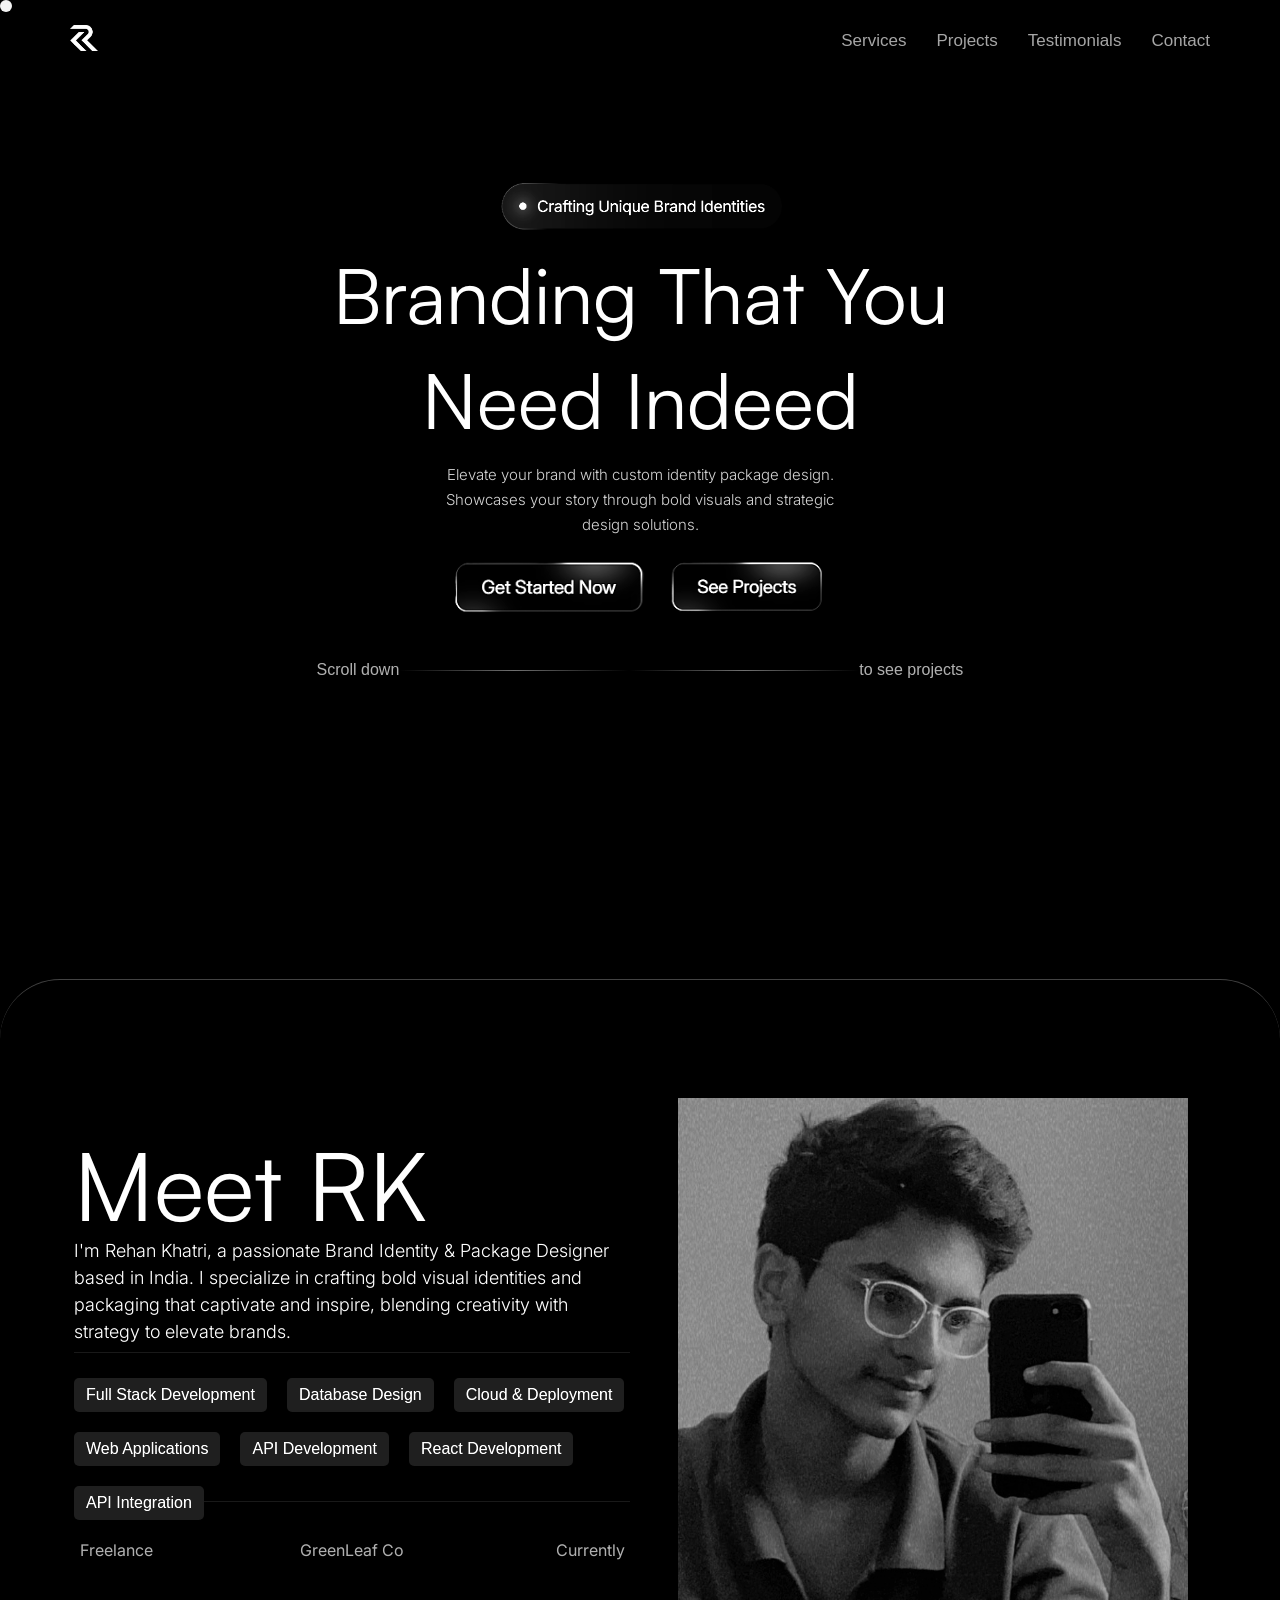
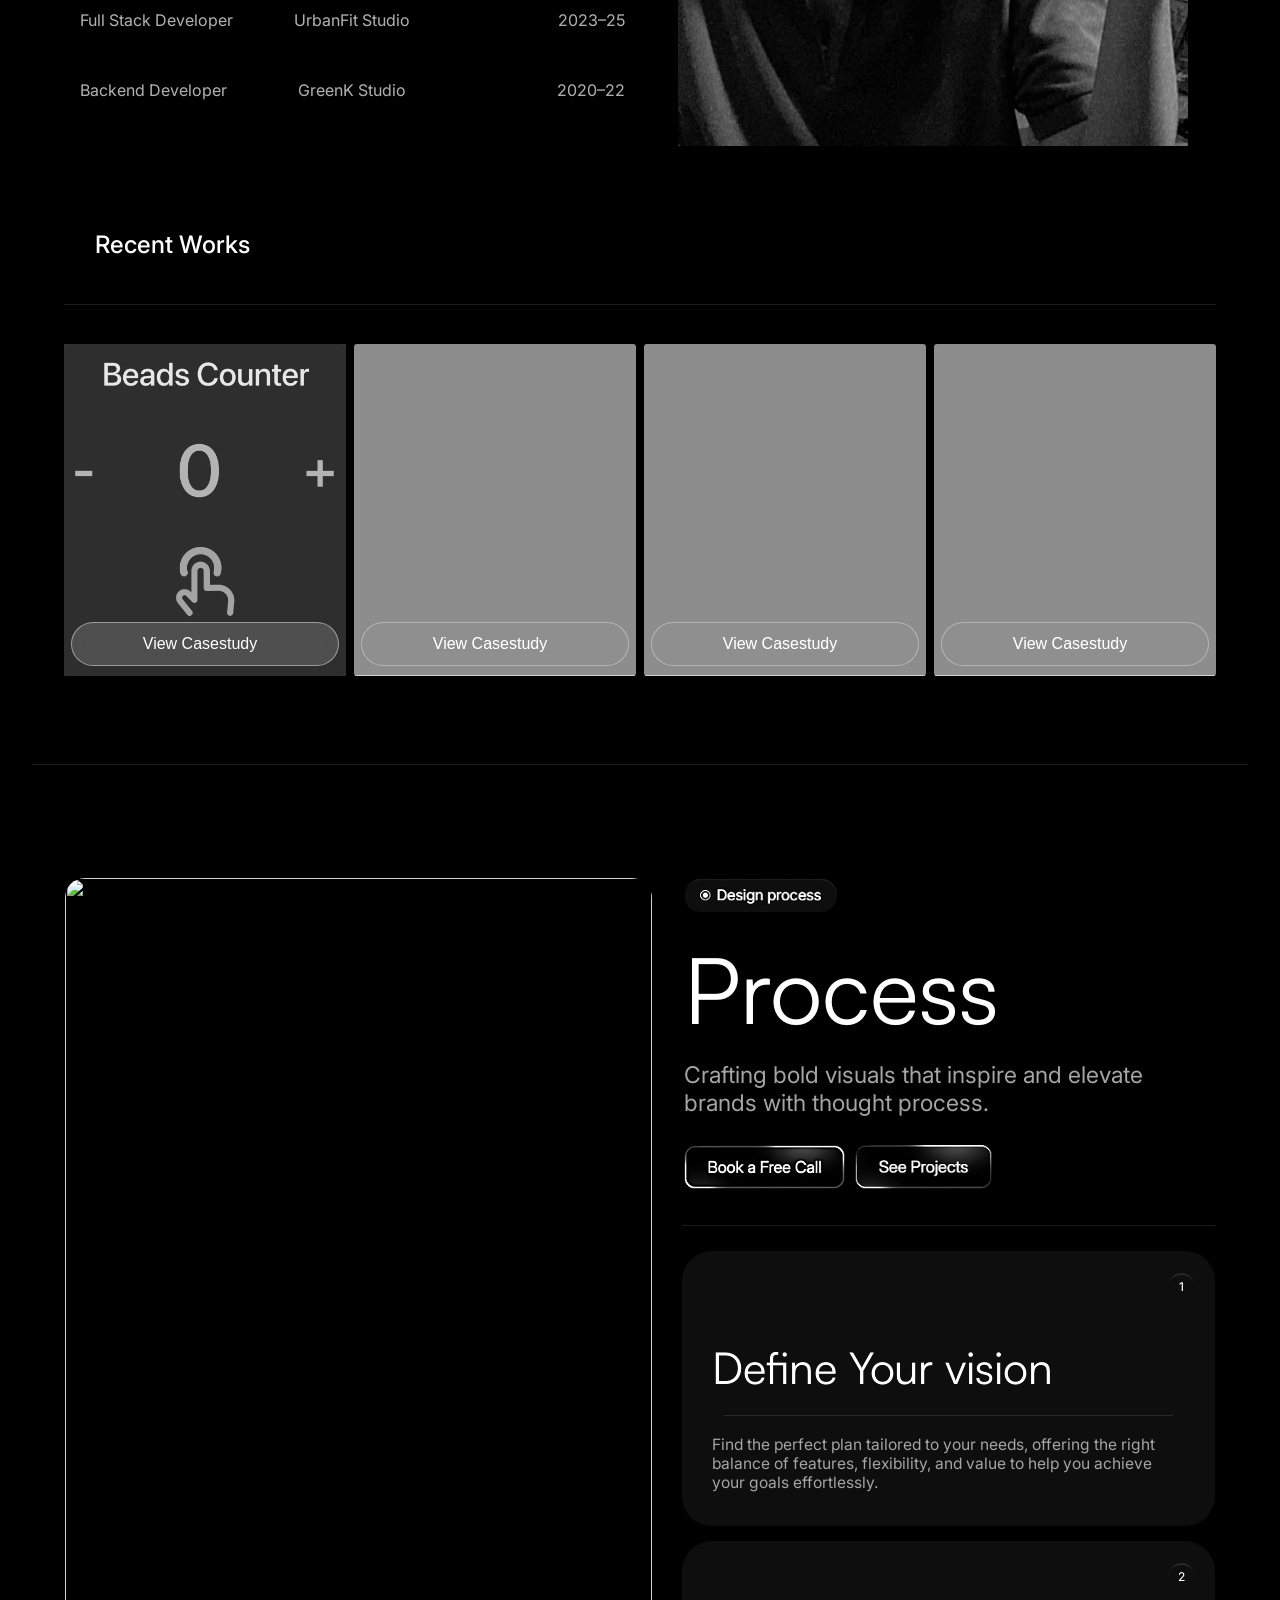
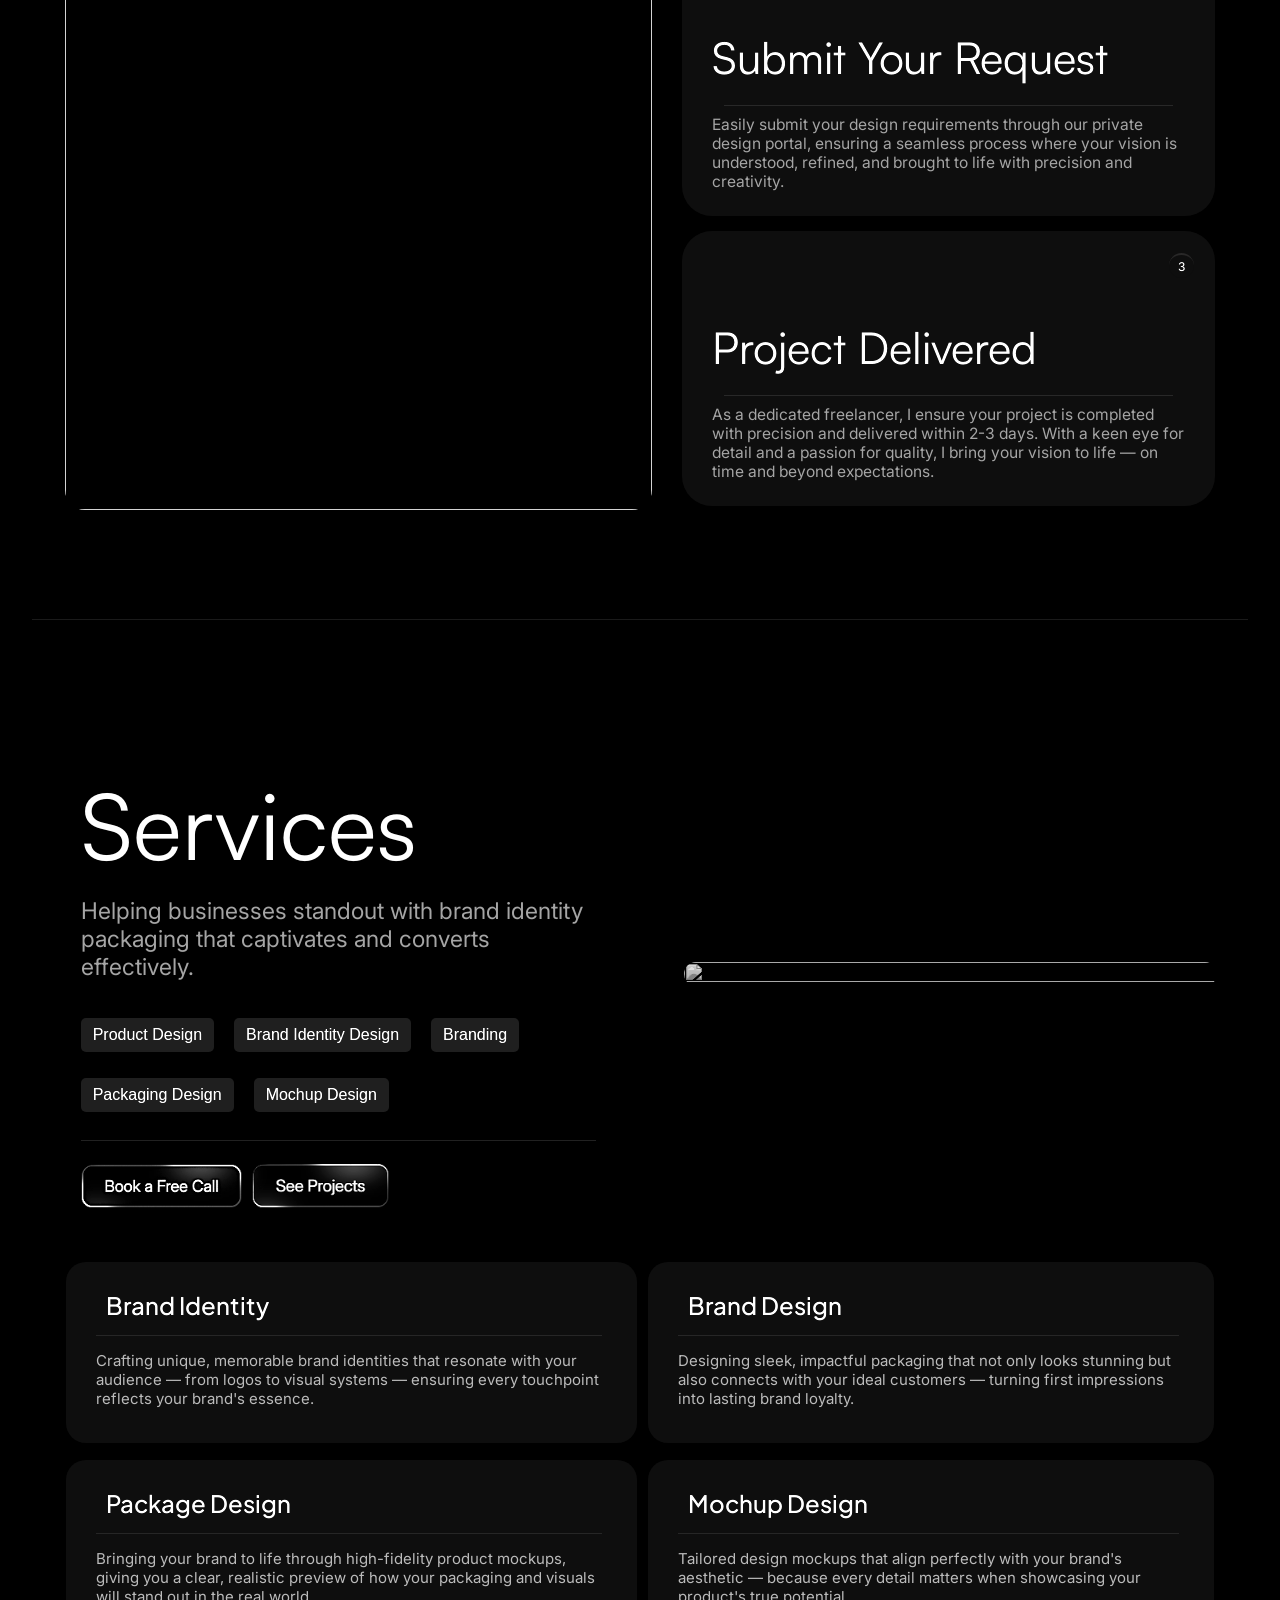
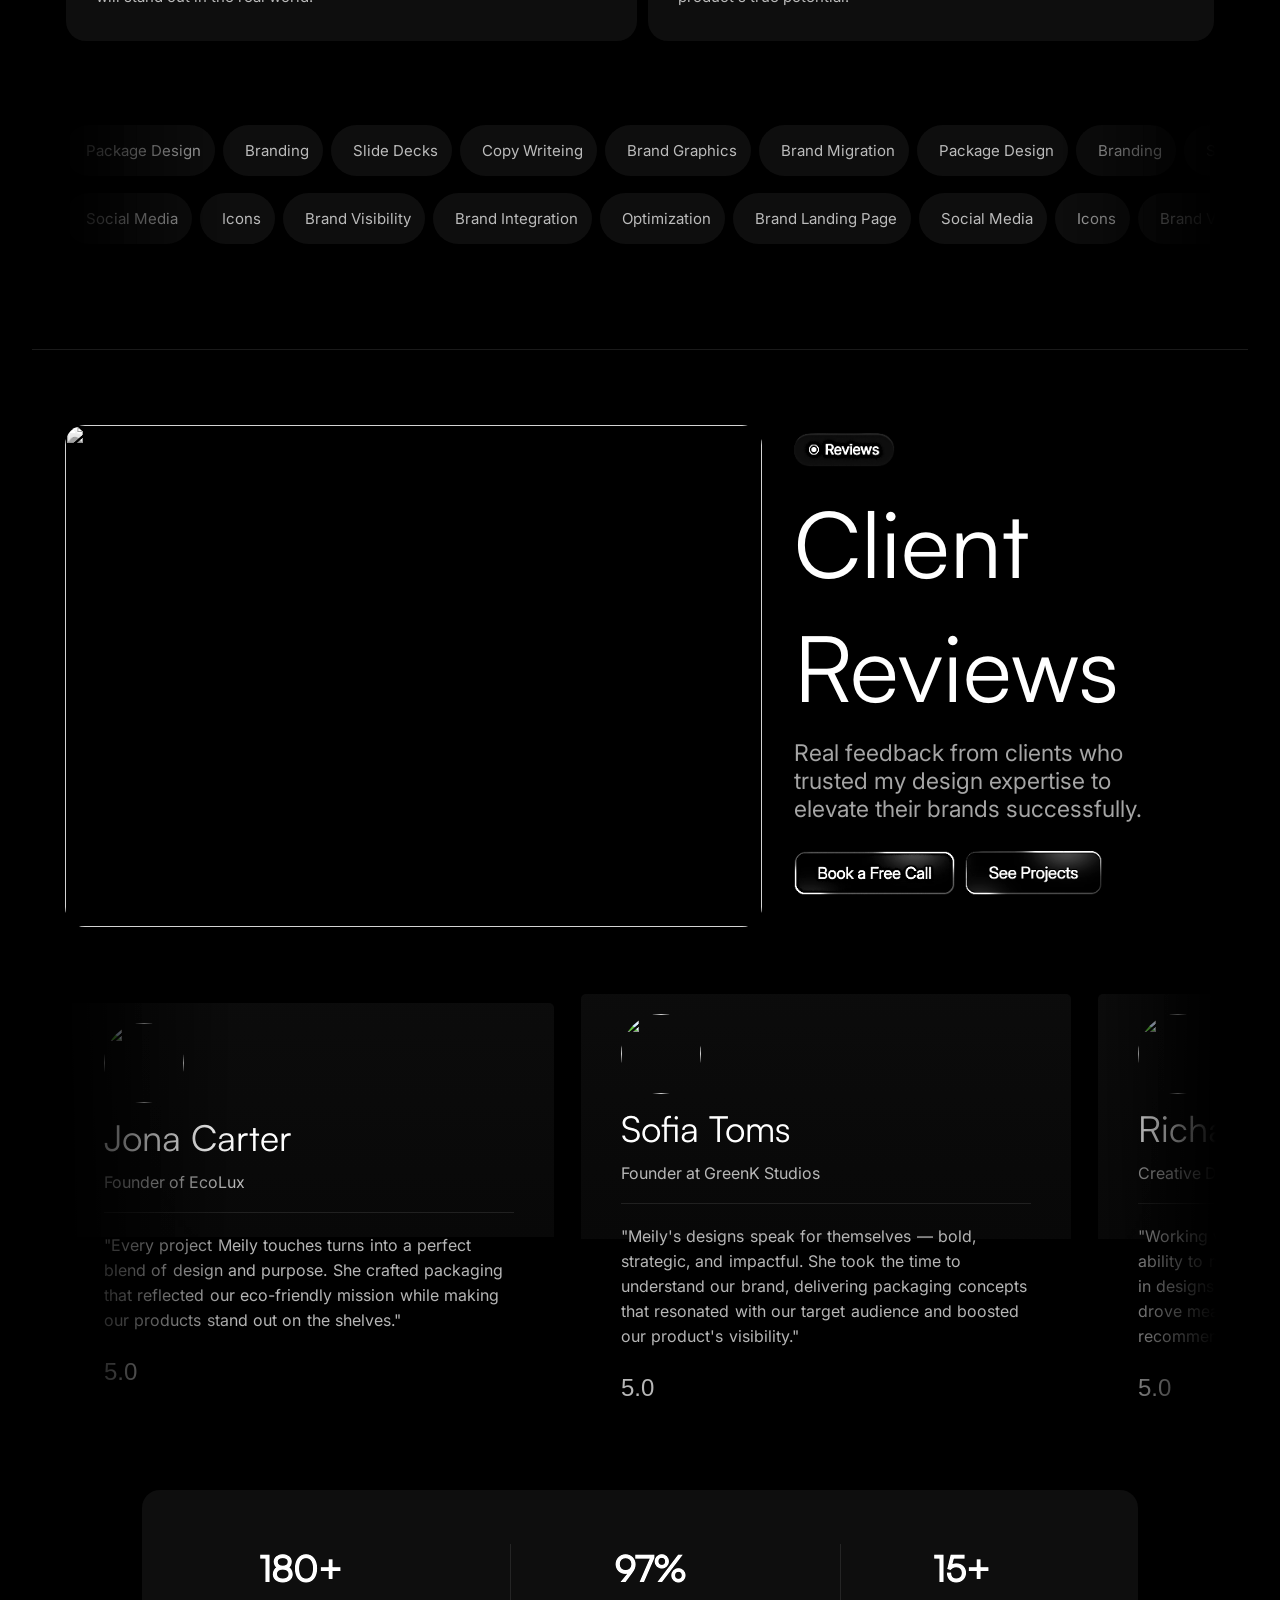
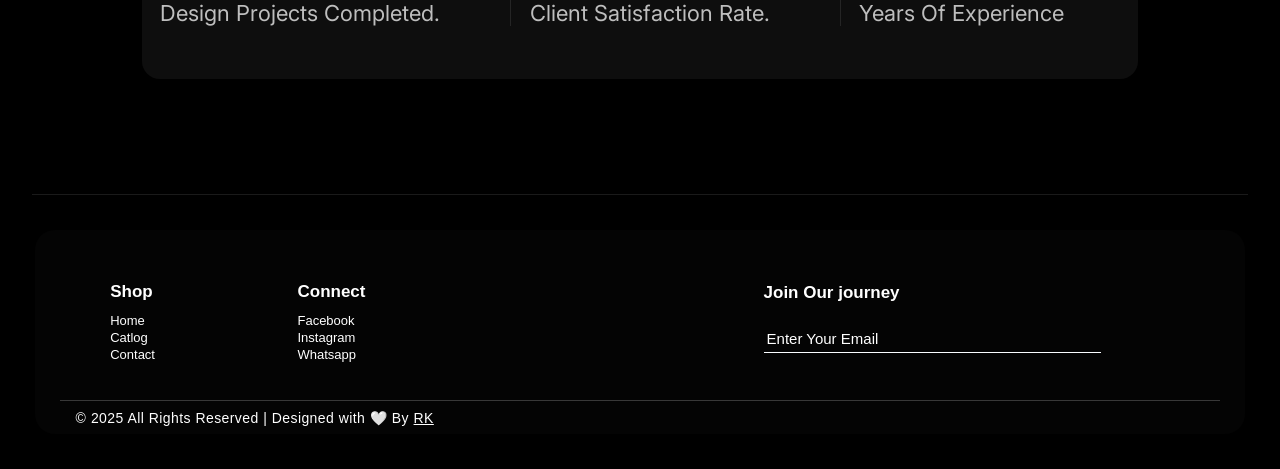
==== index.html @ df91dc95 "Update index.html" ====
<!DOCTYPE html>
<html lang="en">

<head>
  <meta charset="UTF-8">
  <meta name="viewport" content="width=device-width, initial-scale=1.0">
  <title>Rehan Khatri | Brand Identity & Package Designer</title>

    <!-- Change or Add your Meta Description -->
    <meta name="description" content="I'm Rehan Khatri, a passionate Brand Identity & Package Designer based in India. I specialize in crafting bold visual identities and packaging that captivate and inspire.">
  <link rel="stylesheet" href="style.css">
  <link rel="stylesheet" href="mediaqueries.css">


  <link rel="fshortcut icon" type="image/png" sizes="32x32" href="RK logo white.png">




  <link href="https://cdn.jsdelivr.net/npm/remixicon@4.9.0/fonts/remixicon.css" rel="stylesheet" />

</head>

<body>



      <div id="nav">

        <div class="left"><a href=""><img src="RK logo white.png" alt=""></a>
        </div>

        <div class="right">

          <ul class="ul">


            <li><a href="/">Services</a> </li>
            <li><a href="/">Projects</a> </li>
            <li><a href="/">Testimonials</a> </li>
            <li><a href="/">Contact</a> </li>

            <a id="menubtn"><i class="ri-equal-line"></i></a>

          </ul>


        </div>



      </div>



      <div id="cursor"></div>


<div id="smooth-wrapper">

    <div id="smooth-content">

      <div id="main">

        <video class="vid" autoplay loop muted src="heder front (1).mp4"></video>

        <div id="page1">

          <div class="up"><img src="h3.png" alt=""></div>

          <h5 class="h5">Branding That You Need Indeed</h5>

          <h3 class="h3">Elevate your brand with custom identity package design. Showcases your story through bold
            visuals and
            strategic
            design solutions.</h3>

          <div class="btnsect">
            <div class="pt1"><a href="/"><img src="pt1.png" alt=""></a>
            </div>
            <div class="pt2">
              <a href=""><img src="pt2.png" alt=""></a>
            </div>
          </div>

          <div class="scrlldwn">

            <div class="one">Scroll down </div>
            <div class="line"></div>
            <div class="two">
              <i class="ri-mouse-line"></i>
            </div>
            <div class="line"></div>
            <div class="three">to see projects</div>

          </div>

          <div class="carousel">
            <div class="group">
              <div class="card"><img
                  src="https://framerusercontent.com/images/otv1rEDn2X7h8TFtKPCksQmAEKQ.svg?width=75&height=17" alt="">
              </div>

              <div class="card"><img
                  src="https://framerusercontent.com/images/rrRoFs4icQtustYbIGm5r5DXREI.svg?width=50&height=17" alt="">
              </div>
              <div class="card"><img
                  src="https://framerusercontent.com/images/hhTRf8RciR9bakkAgIckAkEiQM.svg?width=57&height=18" alt="">
              </div>
              <div class="card"><img
                  src="https://framerusercontent.com/images/1ph1389RD4RtUDEfqVhWbujyF7s.svg?width=56&height=20" alt="">
              </div>
              <div class="card"><img
                  src="https://framerusercontent.com/images/Yn3MOOL9rTXhK9U8MLvSnEoNP8.svg?width=45&height=14" alt="">
              </div>
            </div>

            <div aria-hidden class="group" id="About">
              <div class="card"><img
                  src="https://framerusercontent.com/images/otv1rEDn2X7h8TFtKPCksQmAEKQ.svg?width=75&height=17" alt="">
              </div>
              <div class="card"><img
                  src="https://framerusercontent.com/images/rrRoFs4icQtustYbIGm5r5DXREI.svg?width=50&height=17" alt="">
              </div>
              <div class="card"><img
                  src="https://framerusercontent.com/images/hhTRf8RciR9bakkAgIckAkEiQM.svg?width=57&height=18" alt="">
              </div>
              <div class="card"><img
                  src="https://framerusercontent.com/images/1ph1389RD4RtUDEfqVhWbujyF7s.svg?width=56&height=20" alt="">
              </div>
              <div class="card"><img
                  src="https://framerusercontent.com/images/Yn3MOOL9rTXhK9U8MLvSnEoNP8.svg?width=45&height=14" alt="">
              </div>
            </div>



          </div>


        </div>

        <div id="page2">


          <div class="mysection">

            <div class="lft">
              <div class="prt1">
                Meet RK
              </div>
              <div class="prt2">
                I'm Rehan Khatri, a passionate Brand Identity & Package Designer based in India. I specialize in crafting
                bold
                visual
                identities and packaging that captivate and inspire, blending creativity with strategy to
                elevate
                brands.
              </div>

              <div class="prt3">

                <div class="box">Full Stack Development</div>
                <div class="box">Database Design</div>
                <div class="box">Cloud & Deployment</div>
                <div class="box">Web Applications</div>
                <div class="box">API Development</div>
                <div class="box">React Development</div>
                <div class="box">API Integration</div>

              </div>

              <div class="prt4">

                <div class="table">

                  <div>Freelance</div>
                  <div>GreenLeaf Co</div>
                  <div>Currently</div>

                  <div>Full Stack Developer</div>
                  <div>UrbanFit Studio</div>
                  <div>2023–25</div>

                  <div>Backend Developer</div>
                  <div>GreenK Studio</div>
                  <div>2020–22</div>

                </div>


              </div>
            </div>

            <div class="rght">
              <div class="imge">
                <img src="WhatsApp Image 2026-02-12 at 7.08.10 PM.jpeg" alt="">
              </div>
            </div>



          </div>

        </div>

        <div id="page3">



          <div id="rcntwrk">
            Recent Works
            <div id="arrow"><i class="ri-arrow-down-circle-line"></i></div>
          </div>

          <div id="wrkgllry">
            <div class="pics">

              <img src="Group 6 .png" alt="">

              <div class="botmbar">
                View Casestudy
                <div class="i1"><i class="ri-arrow-right-up-long-line"></i></div>

              </div>

            </div>
            <div class="pics">

              <img src="https://framerusercontent.com/images/bed888CTflXNK3KFX1R7VhRMtE.png?width=933&height=1200"
                alt="">


              <div class="botmbar">
                View Casestudy
                <div class="i1"><i class="ri-arrow-right-up-long-line"></i></div>

              </div>

            </div>
            <div class="pics">

              <img
                src="https://framerusercontent.com/images/fsFDlU7CKq0E96MXMN9fUXrNw.png?scale-down-to=512&width=1200&height=801"
                alt="">

              <div class="botmbar">
                View Casestudy
                <div class="i1"><i class="ri-arrow-right-up-long-line"></i></div>

              </div>

            </div>
            <div class="pics">

              <img
                src="https://framerusercontent.com/images/JGI1jOpxUUfW0IRfPmx7eMGhc.png?scale-down-to=1024&width=686&height=1200"
                alt="">

              <div class="botmbar">
                View Casestudy
                <div class="i1"><i class="ri-arrow-right-up-long-line"></i></div>

              </div>

            </div>

          </div>

          <div class="linee">
          </div>


        </div>

        <div id="page4">
          <div class="containner">
            <div class="cntimg" id="cntimg1">
              <img src="https://framerusercontent.com/images/djbcRHCD89IflJ1okJAa1J65cuM.png?width=1200&height=600"
                alt="">
            </div>
            <div class="conntent">

              <div class="div1" id="cntimg">
                <div class="oe">
                  <img src="designproces.png" alt="">
                </div>
                <div class="tw">
                  <div class="twtxt">Process</div>
                </div>
                <div class="tre">
                  Crafting bold visuals that inspire and elevate brands with thought process.
                </div>

                <div class="for">
                  <div class="img1">
                    <img src="bfcLL.png" alt="">
                  </div>
                  <div class="img2">
                    <img src="SEEPROJ.png" alt="">
                  </div>
                </div>
              </div>

              <div class="divs2">

                <div class="div2" id="1">
                  <div class="noball">
                    1
                  </div>
                  <div class="part1">
                    <i class="ri-lightbulb-line"></i>
                  </div>
                  <div class="part2">
                    Define Your vision
                  </div>
                  <div class="linee"></div>
                  <div class="part3">
                    <div class="prt3txt">
                      Find the perfect plan tailored to your needs, offering the right balance of
                      features, flexibility, and value to help you achieve your goals effortlessly.

                    </div>

                  </div>
                </div>

                <div class="div2" id="2">

                  <div class="noball">
                    2
                  </div>
                  <div class="part1">
                    <i class="ri-list-check-3"></i>
                  </div>
                  <div class="part2">
                    Submit Your Request
                  </div>
                  <div class="linee"></div>
                  <div class="part3">
                    <div class="prt3txt">
                      Easily submit your design requirements through our private design portal, ensuring a seamless
                      process
                      where your vision is understood, refined, and brought to life with precision and creativity.

                    </div>

                  </div>

                </div>
                <div class="div2" id="3">
                  <div class="noball">
                    3
                  </div>
                  <div class="part1">
                    <i class="ri-space-ship-2-line"></i>

                  </div>
                  <div class="part2">
                    Project Delivered
                  </div>
                  <div class="linee"></div>
                  <div class="part3">
                    <div class="prt3txt">
                      As a dedicated freelancer, I ensure your project is completed with precision and delivered within
                      2-3
                      days. With a keen eye for detail and a passion for quality, I bring your vision to life — on time
                      and
                      beyond expectations.
                    </div>

                  </div>
                </div>
              </div>

            </div>
          </div>
        </div>

        <div id="page5">

          <div class="linee"></div>

          <div class="pg5container1">

            <div class="conntent" id="ser">

              <div class="div1">
                <div class="oe">
                  <img src="dsignservices.png" alt="">
                </div>
                <div class="tw">
                  <div class="twtxt">Services</div>
                </div>
                <div class="tre">
                  Helping businesses standout with brand identity packaging that captivates and converts effectively.
                </div>
                <div class="prt3">

                  <div class="box">Product Design</div>
                  <div class="box">Brand Identity Design</div>
                  <div class="box">Branding</div>
                  <div class="box">Packaging Design</div>
                  <div class="box">Mochup Design</div>

                </div>


                <div class="for">
                  <div class="img1">
                    <img src="bfcLL.png" alt="">
                  </div>
                  <div class="img2">
                    <img src="SEEPROJ.png" alt="">
                  </div>
                </div>

              </div>

            </div>
            <div class="cntimg" id="ser">
              <img src="https://framerusercontent.com/images/GkhJfmw17Q5eehve51WR25Ijjnk.png?width=880&height=661"
                alt="">

            </div>

          </div>

          <div class="pg5container2">

            <div class="grider">
              <div class="grone" id="grone1">
                <div class="line1">
                  <div class="ln1prt1"><i class="ri-remix-fill"></i></div>
                  <div class="ln2prt2">Brand Identity</div>
                </div>
                <div class="line2">

                  Crafting unique, memorable brand identities that resonate with your audience — from logos to visual
                  systems — ensuring every touchpoint reflects your brand's essence.

                </div>
              </div>
              <div class="grone" id="grone2">
                <div class="line1">
                  <div class="ln1prt1"><i class="ri-command-line"></i></div>
                  <div class="ln2prt2">Brand Design</div>
                </div>
                <div class="line2">

                  Designing sleek, impactful packaging that not only looks stunning but also connects with your ideal
                  customers — turning first impressions into lasting brand loyalty.
                </div>
              </div>
              <div class="grone" id="grone1">
                <div class="line1">
                  <div class="ln1prt1"><i class="ri-box-3-line"></i></div>
                  <div class="ln2prt2">Package Design</div>
                </div>
                <div class="line2">

                  Bringing your brand to life through high-fidelity product mockups, giving you a clear, realistic
                  preview
                  of how your packaging and visuals will stand out in the real world.

                </div>
              </div>
              <div class="grone" id="grone2">
                <div class="line1">
                  <div class="ln1prt1"><i class="ri-layout-masonry-line"></i></div>
                  <div class="ln2prt2">Mochup Design</div>
                </div>
                <div class="line2">

                  Tailored design mockups that align perfectly with your brand's aesthetic — because every detail
                  matters
                  when showcasing your product's true potential.

                </div>
              </div>
            </div>

          </div>

          <div class="pg5lstcontainer">

            <div class="pg5crousel" id="crslup">

              <div class="pg5grp">

                <div class="elems">
                  <div class="el1"><i class="ri-image-line"></i></div>
                  <div class="el2">Package Design</div>
                </div>
                <div class="elems">
                  <div class="el1"><i class="ri-camera-lens-fill"></i></div>
                  <div class="el2">Branding</div>
                </div>
                <div class="elems">
                  <div class="el1"><i class="ri-slideshow-view"></i></div>
                  <div class="el2">Slide Decks</div>
                </div>
                <div class="elems">
                  <div class="el1"><i class="ri-quill-pen-ai-line"></i></div>
                  <div class="el2">Copy Writeing</div>
                </div>
                <div class="elems">
                  <div class="el1"><i class="ri-video-line"></i></div>
                  <div class="el2">Brand Graphics</div>
                </div>
                <div class="elems">
                  <div class="el1"><i class="ri-arrow-left-right-line"></i></div>
                  <div class="el2">Brand Migration</div>
                </div>

              </div>

              <div aria-hidden="true" class="pg5grp">

                <div class="elems">
                  <div class="el1"><i class="ri-image-line"></i></div>
                  <div class="el2">Package Design</div>
                </div>
                <div class="elems">
                  <div class="el1"><i class="ri-camera-lens-fill"></i></div>
                  <div class="el2">Branding</div>
                </div>
                <div class="elems">
                  <div class="el1"><i class="ri-slideshow-view"></i></div>
                  <div class="el2">Slide Decks</div>
                </div>
                <div class="elems">
                  <div class="el1"><i class="ri-quill-pen-ai-line"></i></div>
                  <div class="el2">Copy Writeing</div>
                </div>
                <div class="elems">
                  <div class="el1"><i class="ri-video-line"></i></div>
                  <div class="el2">Brand Graphics</div>
                </div>
                <div class="elems">
                  <div class="el1"><i class="ri-arrow-left-right-line"></i></div>
                  <div class="el2">Brand Migration</div>
                </div>

              </div>

              <div aria-hidden="true" class="pg5grp">

                <div class="elems">
                  <div class="el1"><i class="ri-image-line"></i></div>
                  <div class="el2">Package Design</div>
                </div>
                <div class="elems">
                  <div class="el1"><i class="ri-camera-lens-fill"></i></div>
                  <div class="el2">Branding</div>
                </div>
                <div class="elems">
                  <div class="el1"><i class="ri-slideshow-view"></i></div>
                  <div class="el2">Slide Decks</div>
                </div>
                <div class="elems">
                  <div class="el1"><i class="ri-quill-pen-ai-line"></i></div>
                  <div class="el2">Copy Writeing</div>
                </div>
                <div class="elems">
                  <div class="el1"><i class="ri-video-line"></i></div>
                  <div class="el2">Brand Graphics</div>
                </div>
                <div class="elems">
                  <div class="el1"><i class="ri-arrow-left-right-line"></i></div>
                  <div class="el2">Brand Migration</div>
                </div>

              </div>
            </div>

            <div class="pg5crousel" id="crsldn">

              <div class="pg5grp" id="reverse">

                <div class="elems">
                  <div class="el1"><i class="ri-megaphone-line"></i></div>
                  <div class="el2">Social Media</div>
                </div>
                <div class="elems">
                  <div class="el1"><i class="ri-bard-line"></i></div>
                  <div class="el2">Icons</div>
                </div>
                <div class="elems">
                  <div class="el1"><i class="ri-search-2-line"></i></div>
                  <div class="el2">Brand Visibility</div>
                </div>
                <div class="elems">
                  <div class="el1"><i class="ri-plug-3-line"></i></div>
                  <div class="el2">Brand Integration</div>
                </div>
                <div class="elems">
                  <div class="el1"><i class="ri-flashlight-line"></i></div>
                  <div class="el2">Optimization</div>
                </div>
                <div class="elems">
                  <div class="el1"><i class="ri-layout-masonry-line"></i></div>
                  <div class="el2">Brand Landing Page</div>
                </div>

              </div>

              <div aria-hidden="true" class="pg5grp" id="reverse">

                <div class="elems">
                  <div class="el1"><i class="ri-megaphone-line"></i></div>
                  <div class="el2">Social Media</div>
                </div>
                <div class="elems">
                  <div class="el1"><i class="ri-bard-line"></i></div>
                  <div class="el2">Icons</div>
                </div>
                <div class="elems">
                  <div class="el1"><i class="ri-search-2-line"></i></div>
                  <div class="el2">Brand Visibility</div>
                </div>
                <div class="elems">
                  <div class="el1"><i class="ri-plug-3-line"></i></div>
                  <div class="el2">Brand Integration</div>
                </div>
                <div class="elems">
                  <div class="el1"><i class="ri-flashlight-line"></i></div>
                  <div class="el2">Optimization</div>
                </div>
                <div class="elems">
                  <div class="el1"><i class="ri-layout-masonry-line"></i></div>
                  <div class="el2">Brand Landing Page</div>
                </div>


              </div>

              <div aria-hidden="true" class="pg5grp" id="reverse">

                <div class="elems">
                  <div class="el1"><i class="ri-megaphone-line"></i></div>
                  <div class="el2">Social Media</div>
                </div>
                <div class="elems">
                  <div class="el1"><i class="ri-bard-line"></i></div>
                  <div class="el2">Icons</div>
                </div>
                <div class="elems">
                  <div class="el1"><i class="ri-search-2-line"></i></div>
                  <div class="el2">Brand Visibility</div>
                </div>
                <div class="elems">
                  <div class="el1"><i class="ri-plug-3-line"></i></div>
                  <div class="el2">Brand Integration</div>
                </div>
                <div class="elems">
                  <div class="el1"><i class="ri-flashlight-line"></i></div>
                  <div class="el2">Optimization</div>
                </div>
                <div class="elems">
                  <div class="el1"><i class="ri-layout-masonry-line"></i></div>
                  <div class="el2">Brand Landing Page</div>
                </div>


              </div>


            </div>

          </div>

          <div class="linee"></div>

        </div>

        <div id="page6">

          <div class="containner">

            <div class="pg6cnt1">

              <div class="cntimg" id="cli">
                <img src="https://framerusercontent.com/images/PjaPY2S6qP6ii6fCxTJHhHU66SM.png?width=1200&height=904"
                  alt="">
              </div>

              <div class="conntent" id="cli">

                <div class="div1">
                  <div class="oe">
                    <img src="reviews.png" alt="">
                  </div>
                  <div class="tw">
                    <div class="twtxt">Client Reviews</div>
                  </div>
                  <div class="tre">
                    Real feedback from clients who trusted my design expertise to elevate their brands successfully.
                  </div>

                  <div class="for">
                    <div class="img1">
                      <img src="bfcLL.png" alt="">
                    </div>
                    <div class="img2">
                      <img src="SEEPROJ.png" alt="">
                    </div>
                  </div>
                </div>
              </div>
            </div>
          </div>

          <div class="pg6cnt2crousel" id="clicrsl">

            <div class="crouselgrp">

              <div class="crds">
                <div class="profile">
                  <div class="imgee">
                    <img
                      src="https://framerusercontent.com/images/hSbSnYWGLq3elsCJfJAmFGgQZOc.png?scale-down-to=512&width=1200&height=904"
                      alt="">
                  </div>
                </div>
                <div class="nme">
                  <div class="nme1">
                    Jona Carter
                  </div>
                  <div class="nme2">
                    Founder of EcoLux
                  </div>
                </div>
                <div class="paragraph">
                  "Every project Meily touches turns into a perfect blend of design and purpose. She crafted packaging
                  that
                  reflected our eco-friendly mission while making our products stand out on the shelves."
                </div>
                <div class="crd2">
                  <div class="rateing1">5.0</div>
                  <div class="rateing2">
                    <i class="ri-star-s-fill"></i>
                    <i class="ri-star-s-fill"></i>
                    <i class="ri-star-s-fill"></i>
                    <i class="ri-star-s-fill"></i>
                    <i class="ri-star-s-fill"></i>
                  </div>
                </div>
              </div>

              <div class="crds">
                <div class="profile">
                  <div class="imgee">
                    <img src="https://framerusercontent.com/images/VG4Ga2U7ZktrC75M3Vg8eUynj4M.png?scale-down-to=512&width=600&height=600
                  alt=">
                  </div>
                </div>
                <div class="nme">
                  <div class="nme1">
                    Sofia Toms
                  </div>
                  <div class="nme2">
                    Founder at GreenK Studios
                  </div>
                </div>
                <div class="paragraph">
                  "Meily's designs speak for themselves — bold, strategic, and impactful. She took the time to
                  understand
                  our brand, delivering packaging concepts that resonated with our target audience and boosted our
                  product's
                  visibility."
                </div>
                <div class="crd2">
                  <div class="rateing1">5.0</div>
                  <div class="rateing2">
                    <i class="ri-star-s-fill"></i>
                    <i class="ri-star-s-fill"></i>
                    <i class="ri-star-s-fill"></i>
                    <i class="ri-star-s-fill"></i>
                    <i class="ri-star-s-fill"></i>
                  </div>
                </div>
              </div>

              <div class="crds">
                <div class="profile">
                  <div class="imgee">
                    <img
                      src="https://framerusercontent.com/images/GTWhJyJde9nAeuMXqgYJh6jQhrU.jpg?scale-down-to=1024&width=800&height=1200"
                      alt="">
                  </div>
                </div>
                <div class="nme">
                  <div class="nme1">
                    Richards Johnson
                  </div>
                  <div class="nme2">
                    Creative Director & Lead Designer
                  </div>
                </div>
                <div class="paragraph">
                  "Working with Meily was a seamless experience. Her ability to merge creativity with functionality
                  resulted
                  in designs that not only looked stunning but also drove meaningful engagement. Highly recommended!"
                </div>
                <div class="crd2">
                  <div class="rateing1">5.0</div>
                  <div class="rateing2">
                    <i class="ri-star-s-fill"></i>
                    <i class="ri-star-s-fill"></i>
                    <i class="ri-star-s-fill"></i>
                    <i class="ri-star-s-fill"></i>
                    <i class="ri-star-s-fill"></i>
                  </div>
                </div>
              </div>

              <div class="crds">
                <div class="profile">
                  <div class="imgee">
                    <img
                      src="https://framerusercontent.com/images/c5E9pkEhKO6BmnqFuXLWa9Xqw34.png?scale-down-to=1024&width=904&height=1200"
                      alt="">
                  </div>
                </div>
                <div class="nme">
                  <div class="nme1">
                    June Lee
                  </div>
                  <div class="nme2">
                    CEO of GreenRoots
                  </div>
                </div>
                <div class="paragraph">
                  "Meily's strategic approach to design brought our brand vision to life. The packaging and brand
                  elements
                  she developed elevated our aesthetic and aligned perfectly with our sustainability values."
                </div>
                <div class="crd2">
                  <div class="rateing1">5.0</div>
                  <div class="rateing2">
                    <i class="ri-star-s-fill"></i>
                    <i class="ri-star-s-fill"></i>
                    <i class="ri-star-s-fill"></i>
                    <i class="ri-star-s-fill"></i>
                    <i class="ri-star-s-fill"></i>
                  </div>
                </div>
              </div>




            </div>

            <div class="crouselgrp" aria-hidden="true">

              <div class="crds">
                <div class="profile">
                  <div class="imgee">
                    <img
                      src="https://framerusercontent.com/images/hSbSnYWGLq3elsCJfJAmFGgQZOc.png?scale-down-to=512&width=1200&height=904"
                      alt="">
                  </div>
                </div>
                <div class="nme">
                  <div class="nme1">
                    Jona Carter
                  </div>
                  <div class="nme2">
                    Founder of EcoLux
                  </div>
                </div>
                <div class="paragraph">
                  "Every project Meily touches turns into a perfect blend of design and purpose. She crafted packaging
                  that
                  reflected our eco-friendly mission while making our products stand out on the shelves."
                </div>
                <div class="crd2">
                  <div class="rateing1">5.0</div>
                  <div class="rateing2">
                    <i class="ri-star-s-fill"></i>
                    <i class="ri-star-s-fill"></i>
                    <i class="ri-star-s-fill"></i>
                    <i class="ri-star-s-fill"></i>
                    <i class="ri-star-s-fill"></i>
                  </div>
                </div>
              </div>

              <div class="crds">
                <div class="profile">
                  <div class="imgee">
                    <img
                      src=https://framerusercontent.com/images/VG4Ga2U7ZktrC75M3Vg8eUynj4M.png?scale-down-to=512&width=600&height=600"
                      alt="">
                  </div>
                </div>
                <div class="nme">
                  <div class="nme1">
                    Sofia Toms
                  </div>
                  <div class="nme2">
                    Founder at GreenK Studios
                  </div>
                </div>
                <div class="paragraph">
                  "Meily's designs speak for themselves — bold, strategic, and impactful. She took the time to
                  understand
                  our brand, delivering packaging concepts that resonated with our target audience and boosted our
                  product's
                  visibility."
                </div>
                <div class="crd2">
                  <div class="rateing1">5.0</div>
                  <div class="rateing2">
                    <i class="ri-star-s-fill"></i>
                    <i class="ri-star-s-fill"></i>
                    <i class="ri-star-s-fill"></i>
                    <i class="ri-star-s-fill"></i>
                    <i class="ri-star-s-fill"></i>
                  </div>
                </div>
              </div>

              <div class="crds">
                <div class="profile">
                  <div class="imgee">
                    <img
                      src="https://framerusercontent.com/images/GTWhJyJde9nAeuMXqgYJh6jQhrU.jpg?scale-down-to=1024&width=800&height=1200"
                      alt="">
                  </div>
                </div>
                <div class="nme">
                  <div class="nme1">
                    Richards Johnson
                  </div>
                  <div class="nme2">
                    Creative Director & Lead Designer
                  </div>
                </div>
                <div class="paragraph">
                  "Working with Meily was a seamless experience. Her ability to merge creativity with functionality
                  resulted
                  in designs that not only looked stunning but also drove meaningful engagement. Highly recommended!"
                </div>
                <div class="crd2">
                  <div class="rateing1">5.0</div>
                  <div class="rateing2">
                    <i class="ri-star-s-fill"></i>
                    <i class="ri-star-s-fill"></i>
                    <i class="ri-star-s-fill"></i>
                    <i class="ri-star-s-fill"></i>
                    <i class="ri-star-s-fill"></i>
                  </div>
                </div>
              </div>

              <div class="crds">
                <div class="profile">
                  <div class="imgee">
                    <img
                      src="https://framerusercontent.com/images/c5E9pkEhKO6BmnqFuXLWa9Xqw34.png?scale-down-to=1024&width=904&height=1200"
                      alt="">
                  </div>
                </div>
                <div class="nme">
                  <div class="nme1">
                    June Lee
                  </div>
                  <div class="nme2">
                    CEO of GreenRoots
                  </div>
                </div>
                <div class="paragraph">
                  "Meily's strategic approach to design brought our brand vision to life. The packaging and brand
                  elements
                  she developed elevated our aesthetic and aligned perfectly with our sustainability values."
                </div>
                <div class="crd2">
                  <div class="rateing1">5.0</div>
                  <div class="rateing2">
                    <i class="ri-star-s-fill"></i>
                    <i class="ri-star-s-fill"></i>
                    <i class="ri-star-s-fill"></i>
                    <i class="ri-star-s-fill"></i>
                    <i class="ri-star-s-fill"></i>
                  </div>
                </div>
              </div>




            </div>

          </div>

          <div class="rectbox" id="main-box">
            <div class="leftbox" id="child-box">
              <div class="boxup">180+</div>
              <div class="boxdown">Design Projects Completed.</div>
            </div>
            <div class="middlebox" id="child-box">
              <div class="boxup">97%</div>
              <div class="boxdown">Client Satisfaction Rate.</div>
            </div>
            <div class="rightbox" id="child-box">
              <div class="boxup">15+</div>
              <div class="boxdown">Years Of Experience</div>
            </div>
          </div>

          <div class="linee"></div>



        </div>

        <div id="page7">

        </div>

      </div>















      <footer class="color">
        <div class="content3" id="Contact">

          <div class="rght-1">
            <div class="right-2">
              <div class="pt-1">
                <div class="main-hd"><a href="/">Shop</a></div>

                <div class="main-txt">
                  <ul>
                    <li><a href="/">Home</a></li>
                    <li><a href="/">Catlog</a></li>
                    <li><a href="/">Contact</a></li>
                  </ul>
                </div>
              </div>

              <div class="pt-1">
                <div class="main-hd"><a href="/">Connect</a></div>

                <div class="main-txt">
                  <ul>
                    <li><a href="/">Facebook</a></li>
                    <li><a href="/">Instagram</a></li>
                    <li><a href="/">Whatsapp</a></li>
                  </ul>
                </div>
              </div>

            </div>


            <div class="left-2">

              <div class="pt-12">
                <div class="main-hd-1"><a href="/">Join Our journey</a></div>

                <div class="main-txt-1">

                  <div class="fr-mail">
                    <div class="fr-inside">

                      <div>
                        <input type="text" name="textbox" id="email" placeholder="Enter Your Email">
                      </div>

                      <div id="footer-arrow">
                        <i class="ri-arrow-right-long-line"></i>
                      </div>

                    </div>
                  </div>
                </div>
              </div>

            </div>

          </div>

        </div>

        <div class="content4">

          <div class="mytext">

            <div><span>&#169; 2025 All Rights Reserved | Designed with 🤍 By <span2 id="span2"><a
                    href="https://khatrimrehan.github.io/RK-s-Portfolio2.0/" target="_blank">RK</a>
                </span2> </span></div>
            <div class="icons">
              <ul>
                <li> <a href="/"><i class="ri-instagram-line"></i></a></li>

                <li><a href="/"><i class="ri-github-line"></i></a></li>
              </ul>
            </div>

          </div>

        </div>

      </footer>



      <script src="https://cdnjs.cloudflare.com/ajax/libs/gsap/3.13.0/gsap.min.js"
        integrity="sha512-NcZdtrT77bJr4STcmsGAESr06BYGE8woZdSdEgqnpyqac7sugNO+Tr4bGwGF3MsnEkGKhU2KL2xh6Ec+BqsaHA=="
        crossorigin="anonymous" referrerpolicy="no-referrer"></script>

      <script src="https://cdnjs.cloudflare.com/ajax/libs/gsap/3.13.0/ScrollTrigger.min.js"
        integrity="sha512-P2IDYZfqSwjcSjX0BKeNhwRUH8zRPGlgcWl5n6gBLzdi4Y5/0O4zaXrtO4K9TZK6Hn1BenYpKowuCavNandERg=="
        crossorigin="anonymous" referrerpolicy="no-referrer">
        </script>

      <script src="https://cdnjs.cloudflare.com/ajax/libs/gsap/3.13.0/ScrollSmoother.min.js"
        integrity="sha512-t4hwZimhnCKT3YLAsEcAcRDkngVFfCcUIfNLIjklrIZAZKD+GfQMP7HbRcsVHxNS48WRBSywNU1uSM2zzLQt1Q=="
        crossorigin="anonymous" referrerpolicy="no-referrer"></script>

      <script src="script.js"></script>
    </div>
  </div>

</body>

</html>

<!--






            <div class="crds">
              <div class="profile">
                <div class="imgee">
                  <img
                    src="https://framerusercontent.com/images/hSbSnYWGLq3elsCJfJAmFGgQZOc.png?scale-down-to=512&width=1200&height=904"
                    alt="">
                </div>
              </div>
              <div class="nme">
                <div class="nme1">
                  Jona Carter
                </div>
                <div class="nme2">
                  Founder of EcoLux
                </div>
              </div>
              <div class="paragraph">
                "Every project Meily touches turns into a perfect blend of design and purpose. She crafted packaging
                that
                reflected our eco-friendly mission while making our products stand out on the shelves."
              </div>
              <div class="crd2">
                <div class="rateing1">5.0</div>
                <div class="rateing2">
                  <i class="ri-star-s-fill"></i>
                  <i class="ri-star-s-fill"></i>
                  <i class="ri-star-s-fill"></i>
                  <i class="ri-star-s-fill"></i>
                  <i class="ri-star-s-fill"></i>
                </div>
              </div>
            </div>



            <div class="crds">
              <div class="profile">
                <div class="imgee">
                  <img
                    src=https://framerusercontent.com/images/VG4Ga2U7ZktrC75M3Vg8eUynj4M.png?scale-down-to=512&width=600&height=600"
                    alt="">
                </div>
              </div>
              <div class="nme">
                <div class="nme1">
                  Sofia Toms
                </div>
                <div class="nme2">
                  Founder at GreenK Studios
                </div>
              </div>
              <div class="paragraph">
                "Meily's designs speak for themselves — bold, strategic, and impactful. She took the time to understand
                our brand, delivering packaging concepts that resonated with our target audience and boosted our
                product's
                visibility."
              </div>
              <div class="crd2">
                <div class="rateing1">5.0</div>
                <div class="rateing2">
                  <i class="ri-star-s-fill"></i>
                  <i class="ri-star-s-fill"></i>
                  <i class="ri-star-s-fill"></i>
                  <i class="ri-star-s-fill"></i>
                  <i class="ri-star-s-fill"></i>
                </div>
              </div>
            </div>

            <div class="crds">
              <div class="profile">
                <div class="imgee">
                  <img
                    src="https://framerusercontent.com/images/GTWhJyJde9nAeuMXqgYJh6jQhrU.jpg?scale-down-to=1024&width=800&height=1200"
                    alt="">
                </div>
              </div>
              <div class="nme">
                <div class="nme1">
                  Richards Johnson
                </div>
                <div class="nme2">
                  Creative Director & Lead Designer
                </div>
              </div>
              <div class="paragraph">
                "Working with Meily was a seamless experience. Her ability to merge creativity with functionality
                resulted
                in designs that not only looked stunning but also drove meaningful engagement. Highly recommended!"
              </div>
              <div class="crd2">
                <div class="rateing1">5.0</div>
                <div class="rateing2">
                  <i class="ri-star-s-fill"></i>
                  <i class="ri-star-s-fill"></i>
                  <i class="ri-star-s-fill"></i>
                  <i class="ri-star-s-fill"></i>
                  <i class="ri-star-s-fill"></i>
                </div>
              </div>
            </div>

            <div class="crds">
              <div class="profile">
                <div class="imgee">
                  <img
                    src="https://framerusercontent.com/images/c5E9pkEhKO6BmnqFuXLWa9Xqw34.png?scale-down-to=1024&width=904&height=1200"
                    alt="">
                </div>
              </div>
              <div class="nme">
                <div class="nme1">
                  June Lee
                </div>
                <div class="nme2">
                  CEO of GreenRoots
                </div>
              </div>
              <div class="paragraph">
                "Meily's strategic approach to design brought our brand vision to life. The packaging and brand elements
                she developed elevated our aesthetic and aligned perfectly with our sustainability values."
              </div>
              <div class="crd2">
                <div class="rateing1">5.0</div>
                <div class="rateing2">
                  <i class="ri-star-s-fill"></i>
                  <i class="ri-star-s-fill"></i>
                  <i class="ri-star-s-fill"></i>
                  <i class="ri-star-s-fill"></i>
                  <i class="ri-star-s-fill"></i>
                </div>
              </div>
            </div>

          


          </div>
---- style.css ----
@import url('https://fonts.googleapis.com/css2?family=Inter:ital,opsz,wght@0,14..32,100..900;1,14..32,100..900&display=swap');

@import url('https://fonts.googleapis.com/css2?family=Inter:ital,opsz,wght@0,14..32,100..900;1,14..32,100..900&family=Plus+Jakarta+Sans:ital,wght@0,200..800;1,200..800&display=swap');


@font-face {
    font-family: haha;
    src: url('Satoshi-Regular.otf');
}

:root {
    --border-color: 0.1px solid rgba(255, 255, 255, 0.241);
    --border-color2: 0.1px solid rgba(255, 255, 255, 0.090);
}

* {
    padding: 0;
    margin: 0;
    box-sizing: border-box;
    font-family: Arial, Helvetica, sans-serif;
    color: #ffffff;
    background-color: transparent;
    scroll-behavior: smooth;
}

body {
    background-color: rgb(0, 0, 0);
}

#nav {
    position: fixed;
    display: flex;
    align-items: center;
    justify-content: space-between;

    padding-inline: 50px;
    padding-block: 26px;

    background-color: transparent;
    width: 100%;
    z-index: 1000;
    top: 0;
}

#cursor,
#blur {
    pointer-events: none;
}

#cursor {
    height: 12px;
    width: 12px;
    background-color: #fffffff3;
    border-radius: 50%;
    filter: blur(0.5px);

    position: fixed;
    z-index: 50;
}

.left {
    z-index: 999;
    font-size: 20px;
    font-weight: 500;

    margin-left: 30px;


    & a {
        text-decoration: none;
        font-size: 17px;
        font-weight: 500;

        transition: all ease-in-out 250ms;
    }
}
.left>a>img{
    height: 26px;
}

.right ul {
    display: flex;
    justify-content: flex-end;
    gap: 30px;
    align-items: center;



    & li {
        list-style: none;
    }

    & li a {
        text-decoration: none;

        font-size: 17px;
        font-weight: 500;

        color: #ffffffa6;

        transition: all ease-in-out 250ms;
    }

    & a {
        text-decoration: none;

        font-size: 25px;
        color: #ffffffcc;
    }

    & a>i {
        display: none;
    }
}

.right ul li a:hover {
    color: #ffffff;

    font-size: 17.2px;
}



video {
    height: 100vh;
    width: 100%;
    object-fit: cover;

    filter: brightness(0.5);
    z-index: -1;

    -webkit-mask-image: linear-gradient(to bottom, black 70%, transparent);
    mask-image: linear-gradient(to bottom, black 70%, transparent);
}

#main {
    height: 100%;

    position: relative;
    background-color: rgba(0, 0, 0, 0.1);
    filter: brightness(1.1);
    z-index: 10;
}



#page1 {
    min-height: 100vh;
    padding-top: 75px;
    width: 100%;
    position: absolute;
    top: 0;
    display: flex;
    align-items: center;
    justify-content: center;
    flex-direction: column;
    text-align: center;

    background-color: transparent;

    z-index: 999;
}

#page1 h5 {
    font-family: "haha";
    font-size: clamp(32px, 6vw, 85px);
    font-weight: 100;
    width: 50%;
    margin-bottom: 10px;
    line-height: 105px;
}

#page1 h3 {
    font-family: 'inter';
    color: #c1c1c1;

    font-size: 15px;
    font-weight: 300;
    width: 32%;
    line-height: 25px;
}

.up img {
    height: 67px;
}

#page1 img {
    transition: all ease-in-out 300ms;
}


.btnsect {
    display: flex;
    margin-top: 15px;

    gap: 10px;
}

.btnsect .pt1 img {
    height: 70px;
}

.btnsect .pt2 img {
    padding-bottom: 11px;
    height: 80px;
}

.scrlldwn {
    display: flex;
    align-items: center;
    columns: 2;

    column-fill: balance;
    column-rule: 2px solid #ff44cc;

    margin-top: 25px;
    margin-bottom: 55px;

    & .one,
    .two,
    .three {
        color: #ffffffa6;
    }
}

.line {
    display: flex;
    align-items: center;
    justify-content: center;
    height: 1px;
    width: 230px;
    background: linear-gradient(to right, transparent, white, transparent);
    opacity: 0.4;
}

.two i {
    font-size: 29px;
    color: #ffffffa6;
}

.two {
    /* animation */
    animation: moveUpDown 3.5s ease-in-out infinite;
}

@keyframes moveUpDown {

    0% {
        transform: translateY(0px);
        opacity: 1;
    }

    50% {
        transform: translateY(6px);
        opacity: 1;
    }

    100% {
        transform: translateY(0px);
        opacity: 1;
    }

}





.carousel {
    margin: 5px auto;
    width: 55%;
    padding-top: 1px;
    display: flex;
    overflow-x: auto;
    background-color: transparent;
    z-index: 999;

    mask-image: linear-gradient(to right,
            transparent 0%,
            black 15%,
            black 85%,
            transparent 100%);

    -webkit-mask-image: linear-gradient(to right,
            transparent 0%,
            black 15%,
            black 85%,
            transparent 100%);
}



.carousel::-webkit-scrollbar {
    display: none;
}

.group {
    display: flex;
    align-items: center;
    justify-content: center;
    gap: 3rem;
    animation: spin 15s infinite linear;
    padding-right: 3rem;
    z-index: 99;

}

.card {
    flex: 0 0 5em;
    padding: 1em;
    border-radius: .2em;
    text-align: center;
    display: flex;
    z-index: 99;

}

.card img {
    height: 26.93px;
    opacity: 0.5;
}

@keyframes spin {
    from {
        translate: 0;
    }

    to {
        translate: -100%;
    }
}

#page2 {
    margin-top: 75px;
    min-height: 95vh;
    border-top: 0.1px solid rgba(255, 255, 255, 0.241);
    z-index: 99;
    border-top-right-radius: 60px;
    border-top-left-radius: 60px;
    z-index: 999;
}

.mysection {
    display: flex;
    gap: 20px;

    margin: auto;
    background-color: transparent;
    width: 90%;
    height: 80vh;
    margin-top: 10vh;
}

.rght {
    width: 50%;
    height: 100%;
    background-color: transparent;
}

.rght .imge {
    margin-top: 5%;
    margin-left: 5%;
    height: 90%;
    width: 90%;
    background-color: transparent;

    & img {
        height: 100%;
        width: 100%;
        object-fit: cover;
        filter: brightness(0.8);
    }
}

.lft {
    display: flex;
    flex-direction: column;
    align-items: center;
    justify-content: center;
    width: 50%;
    height: 100%;
    background-color: transparent;
    gap: 15px;
    padding-left: 10px;
}

.prt1 {
    display: flex;
    align-items: center;
    justify-content: flex-start;
    width: 100%;
    height: 92px;
    background-color: transparent;

    font-family: "haha";
    font-size: 95px;

}

.prt2 {
    display: flex;
    align-items: center;
    justify-content: flex-start;
    width: 100%;
    height: 92px;
    background-color: transparent;

    font-family: "inter";
    font-weight: 300;
    font-size: 18px;
    line-height: 27px;
}

.box {
    background-color: #1c1c1c;
    padding: 10px;
    padding: 12px;
    border-radius: 5px;
}

.prt3 {
    display: flex;
    align-items: center;
    justify-content: flex-start;
    flex-wrap: wrap;

    gap: 20px;
    line-height: 10px;

    width: 100%;
    height: 150px;
    background-color: transparent;
    padding-block: 25px;


    border-top: var(--border-color2);
    border-bottom: var(--border-color2);
}

.prt4 {
    display: flex;
    flex-direction: column;
    align-items: center;
    justify-content: center;

    gap: 20px;

    width: 100%;
    height: 205px;
    background-color: transparent;
}

.table {
    display: grid;
    grid-template-columns: 1fr 1fr 1fr;
    /* 3 equal columns */
    gap: 20px;
    color: rgb(255, 255, 255);
    width: 98%;
}

.table div {
    padding: 15px 0;
    color: #ffffffa6;
    font-family: "inter";
    font-weight: 400;
}

/* align left, center, right */
.table div:nth-child(3n+1) {
    text-align: left;
}

.table div:nth-child(3n+2) {
    text-align: center;
}

.table div:nth-child(3n+3) {
    text-align: right;
}

#page3 {
    height: 65vh;
}

.linee {
    width: 95%;
    margin: auto;
    border-bottom: 0.1px solid rgba(255, 255, 255, 0.093);
}

#rcntwrk {
    display: flex;
    align-items: center;
    justify-content: center;
    margin-left: 95px;
    height: 20px;
    width: fit-content;
    background-color: transparent;
    gap: 10px;
    font-size: 24px;
    font-family: "inter";
    font-weight: 500;
    padding-right: 10px;
}

#arrow i {
    font-size: 30px;
    font-weight: 200;
}

#wrkgllry {
    width: 90%;
    margin: auto;
    height: 410px;
    margin-block: 50px;
    background-color: rgba(54, 22, 22, 0);

    border-top: 0.1px solid rgba(255, 255, 255, 0.102);

    display: flex;
    align-items: center;
    justify-content: center;

    position: relative;

    gap: 8px;
}

.pics {
    display: flex;
    flex-direction: column;

    height: 332px;
    width: 355px;
    background-color: rgb(128, 128, 128);
    display: flex;
    align-items: center;
    justify-content: flex-end;

    border-radius: 3px;
    cursor: pointer;
    overflow: hidden;

    position: relative;
}

.pics img {
    height: 355px;
    width: 355px;
    transition: all 0.3s ease;

    filter: grayscale(1);

    object-fit: cover;
}


.pics:hover img {
    scale: 1.15;
    transition: all 0.3s ease;
    filter: grayscale(0);
}

.pics:hover .botmbar {
    backdrop-filter: blur(30px);
    transition: all 0.3s ease;
}

.botmbar {
    display: flex;
    justify-content: center;
    align-items: center;
    width: 95%;
    position: absolute;
    margin-bottom: 10px;
    padding-block: 12px;
    color: #ffffffe0;

    border-radius: 50px;
    border: 0.01px solid rgba(184, 184, 184, 0.623);

    background-color: #86868654;
    backdrop-filter: blur(7px);
    transition: all 0.3s ease;

    gap: 10px;
}


.i1 i {
    font-size: 22px;
}

#page4 {
    display: flex;
    align-items: center;
    justify-content: center;
    height: 150vh;
    width: 100%;

    background-color: transparent;
}

.containner,
.pg5container1,
.pg5container2 {
    gap: 30px;
    display: flex;
    align-items: center;
    justify-content: center;
    height: 1257px;
    width: 89.86%;
    margin: auto;

    background-color: transparent;
}

.cntimg {
    border-radius: 25px;
    width: 55%;
    height: 98%;
    background-color: transparent;
}

.cntimg img {
    border-radius: 20px;
    height: 100%;
    width: 100%;

    object-fit: cover;
}


.conntent {
    width: 50%;
    height: 100%;
    background-color: transparent;
}

.div1 {
    display: flex;
    flex-direction: column;

    padding-left: 2px;

    gap: 10px;
    margin-top: 10px;
    background-color: transparent;
    padding-bottom: 18px;

    border-bottom: var(--border-color2);
}

.oe {
    padding-top: 3px;
    width: 100%;

    background-color: transparent;

    & img {
        height: 34px;
    }
}

.tw {

    display: flex;
    align-items: center;

    width: 100%;
    background-color: transparent;

}

.twtxt {
    padding: 0;
    margin: 0;

    font-size: 92px;
    font-family: "haha";
    font-weight: 200;
}

.tre {
    width: 90%;
    background-color: transparent;
    color: #969696;

    font-family: "inter";
    font-size: 23px;
}

.for {
    display: flex;
    align-items: center;
    justify-content: flex-start;
    width: 100%;
    height: 80px;
    background-color: transparent;
    gap: 10px;
}

.img1,
.img2 {
    display: flex;
    align-items: center;
    justify-content: center;

    height: 60px;

    background-color: transparent;
}

.img1 img,
.img2 img {
    height: 44px;
}

.divs2 {
    display: flex;
    flex-direction: column;
    gap: 15px;

    margin-top: 25px;
}

.div2 {

    display: flex;
    flex-direction: column;
    align-items: center;
    justify-content: space-around;
    position: relative;
    gap: 25px;

    padding-block: 40px;
    padding-inline: 30px;

    border-radius: 30px;

    width: 100%;
    height: 21.69%;
    background-color: #0d0d0d;
}

.part1 {
    height: 30px;
    width: 100%;

    background-color: transparent;

    & i {
        font-size: 30px;
    }
}

.part2 {
    display: flex;
    align-items: center;
    justify-content: flex-start;

    height: 44px;
    width: 100%;

    font-size: 44px;
    font-family: "haha";

    background-color: transparent;
}

.part3 {
    display: flex;
    align-items: center;
    justify-content: flex-start;
    height: 45px;
    width: 100%;

    & .prt3txt {
        width: 100%;
        font-family: "inter";
        font-size: 15.6px;
        color: #969696;
    }
}

.noball {
    display: flex;
    align-items: center;
    justify-content: center;

    position: absolute;
    top: 8%;
    right: 4%;

    height: 25px;
    width: 25px;
    border-radius: 50%;
    background-color: #0d0d0d;

    border-top: solid 2px #252424;

    font-family: "inter";
    font-size: 12px;

    z-index: 999;
}

#page5,
#page6,
#page7 {
    display: flex;
    flex-direction: column;
    gap: 24.5px;
    height: fit-content;
    width: 100%;
}

#page5>.linee {
    margin-top: 50px;
    margin-bottom: 70px;
}

.pg5container1 {
    height: fit-content;
}

.pg5container1>.conntent>.div1 {
    border-bottom: none;
    margin-top: 17px;
}

.pg5container1>.cntimg {
    width: 45%;
}

.pg5container1>.cntimg>img {
    width: 103%;

    filter: grayscale(1) brightness(0.8);
    transition: all 1s ease-in-out;
}

.pg5container1>.cntimg:hover img {
    filter: grayscale(0) brightness(0.9);
    transition: all 0.4s ease;
}

.pg5container1>.conntent>.div1>.prt3 {
    padding-bottom: 25px;
    border-top: none;
    border-bottom: solid rgba(255, 255, 255, 0.116) 0.1px;
    width: 90%;
}

.pg5container1>.conntent>.div1>.for {
    height: fit-content;

    margin-top: 5px;
}

.pg5container2 {
    height: 43vh;
}

.grider {
    position: relative;
    display: grid;
    grid-template-columns: auto auto;
    align-items: center;
    gap: 8px;

    height: 100%;
    width: 100%;
}

.grone {
    display: flex;
    flex-direction: column;

    gap: 5px;

    position: relative;
    margin: auto;
    height: 95.5%;
    width: 99.5%;
    border-radius: 20px;
    padding-inline: 30px;
    padding-block: 28px;

    background-color: #0d0d0d;
}

.line1 {
    display: flex;
    align-items: center;
    justify-content: flex-start;
    gap: 10px;
}

.ln1prt1 i {
    font-size: 28px;
}

.ln2prt2 {
    font-family: "plus jakarta sans";
    font-size: 24px;
    font-weight: 500;
}

.line2 {
    font-family: "inter";
    font-size: 15px;
    color: #ffffffa6;

    border-top: var(--border-color2);
    margin-top: 10px;

    padding-top: 15px;
    width: 99%;
}

.pg5lstcontainer {
    display: flex;
    flex-direction: column;
    align-items: center;
    justify-content: center;
    margin: auto;
    width: 90%;
    height: 20vh;
    background-color: transparent;

    margin-top: 25px;
    gap: 17px;
}

.pg5crousel {
    display: flex;

    height: fit-content;
    width: 100%;

    background-color: transparent;
    overflow-x: auto;

    mask-image: linear-gradient(to right,
            transparent 0%,
            black 15%,
            black 85%,
            transparent 100%);

    -webkit-mask-image: linear-gradient(to right,
            transparent 0%,
            black 15%,
            black 85%,
            transparent 100%);
}

.pg5crousel::-webkit-scrollbar {
    display: none;
}

.pg5grp {
    display: flex;
    align-items: center;
    justify-content: center;
    background-color: transparent;

    width: 100%;
    height: fit-content;

    gap: 8px;
    padding-right: 8px;

    animation: pg5spin infinite linear 20s;
}

.elems {
    display: flex;
    align-items: center;
    justify-content: center;

    gap: 8px;
    height: fit-content;
    width: auto;
    white-space: nowrap;

    background-color: #0d0d0d;

    padding: 16px 14px;
    border-radius: 50px;
}

.el1 i {

    font-size: 20px;
    color: #ffffffcd;
}

.el2 {
    font-family: "inter";
    font-size: 15px;

    color: #ffffffa6;

}

@keyframes pg5spin {
    from {
        translate: 0%;
    }

    to {
        translate: -100%;
    }
}

#reverse {
    animation: pg5spin infinite linear reverse 15s;
}

#page6>.containner {
    display: flex;
    flex-direction: column;
    background-color: transparent;
    height: fit-content;

    gap: 16px;
}

#page6>.containner>.pg6cnt1>.conntent>.div1 {
    border-bottom: none;
}

#page6>.containner>.pg6cnt1>.cntimg {
    width: 697px;
    height: 502px;
}

#page6>.containner>.pg6cnt1>.cntimg>img {

    filter: grayscale(1);

    width: 697px;
    height: 502px;
}

.pg6cnt1 {
    display: flex;
    align-items: center;

    gap: 30px;
}

.pg6cnt2crousel {

    margin-top: 20px;
    display: flex;


    background-color: transparent;

    height: 480px;
    width: 90%;
    margin: auto;

    margin-bottom: 30px;


    mask-image: linear-gradient(to right,
            transparent 0%,
            black 15%,
            black 90%,
            transparent 100%);

    -webkit-mask-image: linear-gradient(to right,
            transparent 0%,
            black 15%,
            black 90%,
            transparent 100%);
}

.pg6cnt2crousel::-webkit-scrollbar {
    display: none;
}


.crouselgrp {
    display: flex;
    align-items: center;
    justify-content: flex-start;
    gap: 27px;
    padding-right: 27px;
    flex-shrink: 0;

    animation: pg5spin 25s linear infinite;
}

body {
    overflow-x: hidden;
}

.crds {

    flex-direction: column;
    align-items: start;
    justify-content: start;
    gap: 8px;

    background: linear-gradient(to bottom,
            rgba(49, 49, 49, 0.212) 0%,
            rgba(90, 90, 90, 0.08) 60%,
            rgba(0, 0, 0, 0.1) 40%,
            rgba(0, 0, 0, 1) 100%);


    min-height: 390px;
    width: 490px;

    margin-top: 4px;

    padding-inline: 40px;
    padding-top: 20px;

    border-radius: 5px;

    flex-shrink: 0;

    cursor: default;

}

.profile {
    background-color: transparent;

    height: 24%;
    width: 100%;
    margin-bottom: 10px;
}

.imgee {
    width: 80px;
    height: 80px;
    background-color: transparent;
    border-radius: 50%;
}

.imgee>img {
    height: 100%;
    width: 100%;
    border-radius: 50%;

    object-fit: cover;
}

.nme {
    display: flex;
    align-items: center;
    justify-content: center;
    gap: 10px;
    flex-direction: column;
    background-color: transparent;

    height: 20.5%;
    width: 100%;
}

.nme1 {
    font-family: "haha";
    font-size: 36px;
    font-weight: 500;
    background-color: transparent;

    height: 50%;
    width: 100%;
}

.nme2 {
    font-family: "inter";
    font-size: 16px;
    color: #ffffffa6;
    background-color: transparent;

    height: fit-content;
    width: 100%;

    border-bottom: var(--border-color2);
    padding-bottom: 20px;
}

.paragraph {
    font-family: "inter";
    font-size: 16px;
    font-weight: 400;

    color: #ffffffa5;

    line-height: 25px;
    word-spacing: 1.3px;

    background-color: transparent;

    padding-top: 20px;

    height: fit-content;
    width: 100%;
}










.crd2 {
    display: flex;
    align-items: center;
    gap: 10px;
    margin-top: 25px;
    background-color: transparent;
    height: 10%;
    width: 100%;
}

.rateing1 {
    font-size: 24px;
    font-family: sans-serif;
    color: #ffffffa6;
}

.rateing2 i {
    font-size: 24px;
    color: #ffd700;
}

.rectbox {
    display: flex;
    align-items: center;
    justify-content: space-evenly;
    height: 189px;
    width: 77.838%;

    margin: auto;

    background-color: #0D0D0D;
    border-radius: 18px;


    margin-bottom: 90px;
}

.leftbox,
.middlebox,
.rightbox {
    background-color: transparent;
    padding-inline: 14px;
    display: flex;
    flex-direction: column;
    gap: 7px;

    padding-right: 70PX;

    border-right: var(--border-color2);
}

.rightbox {
    border-right: none;
}

.boxup {
    display: flex;
    align-items: center;
    justify-content: center;

    font-family: "haha";
    font-size: 36px;
    font-weight: 600;
}

.boxdown {
    display: flex;
    align-items: center;
    justify-content: center;

    font-family: "inter";
    font-size: 22px;
    font-weight: 400;

    color: #ffffffa9;
}

.ha {
    margin-bottom: 200px;
}


footer {
    padding-top: 20px;
}







.color {

    margin: 35px;
    background-color: #050505ec;
    height: 100%;

    border-radius: 20px;
}

.rght-1 {
    display: flex;


}

.right-2 {
    display: flex;
    flex-direction: row;

    gap: 80px;

    padding-left: 30px;
    padding-top: 22px;
    max-height: 150px;
    width: 910px;
}

.pt-1 {
    display: flex;
    flex-direction: column;
    justify-content: center;
    align-items: center;


    height: 100%;
    width: 20%;

    gap: 0;


    & .main-hd a {
        text-decoration: none;
        color: var(--footer-textcolor);

        font-size: 17px;
        font-weight: 700;

        padding: 10px 15px;

        display: flex;
        justify-content: start;
        align-items: start;


    }

    & .main-txt ul li {
        list-style: none;

        display: flex;
        justify-content: start;
        align-items: start;

        & a {
            color: var(--footer-text2color);
            text-decoration: none;

            font-size: 13px;
            font-weight: 500;

            padding: 1px 15px;

        }
    }


    & .main-hd {
        width: 90%;
    }

    & .main-txt {

        height: 90px;
        width: 90%;
        margin: auto;

    }

}

.left-2 {
    display: flex;
    flex-direction: row;

    gap: 80px;

    padding-left: 100px;

    max-height: 150px;
    width: 910px;

}

.pt-12 {
    display: flex;
    flex-direction: column;
    justify-content: center;
    align-items: center;


    height: 85%;
    width: 90%;

    gap: 10px;


    & .main-hd-1 a {
        text-decoration: none;
        color: var(--footer-textcolor);

        font-size: 17px;
        font-weight: 700;

        padding: 10px 10px 10px 15px;

        display: flex;
        justify-content: start;
        align-items: start;


    }


    & .main-hd-1 {
        width: 90%;
    }

    & .main-txt-1 {

        height: 30px;

        width: 90%;

        padding: 0px 10px 15px 15px;

    }
}

.fr-mail {
    height: 30px;
    width: 90%;

    border-bottom: 1px solid #f9fcff;
}

.fr-inside {

    background-color: transparent;


    display: flex;
    justify-content: space-between;

}

.fr-mail input {
    font-size: 15px;
    color: #ffffff;


    background: transparent;
    outline: none;
    border: 0;

    height: 20px;

    margin-top: 10px;

    margin-right: 5px;
    padding-top: 5px;

    padding-left: 3px;
    padding-bottom: 20px;

}

::placeholder {
    color: var(--footer-placeholder-color);
    font-size: 15px;
}

.fr-inside i {
    margin-top: 0px;
    padding-top: 1px;

    display: flex;
}


.fr-inside>i {
    color: #f9fcff;
    font-size: 19px;
}




.content3 {
    padding: 0 0;

    margin: auto;
    width: 95.9%;

    border-bottom: 1px solid #ffffff35;
}

.content4 {
    padding: 3px 0 2px 0;

    margin: auto;
    width: 99.9%;
}

.mytext {
    display: flex;
    flex-direction: row;
    align-items: center;
    justify-content: space-between;

    padding: 5px 40px;
}


.mytext span {
    color: var(--footer-text3color);
    font-size: 14px;

    word-spacing: 0.3px;
    letter-spacing: 0.4px;

}

#span2 a {
    transition: all 200ms ease-in-out;
    color: var(--footer-text2color);
    text-decoration: underline;
}

#span2 a:hover {
    font-size: 14.1px;
    color: #ffffffff;
    font-weight: 600;
}

.icons ul {

    display: flex;
    gap: 10px;

}

.icons ul li {
    list-style: none;
}

.icons ul li a {
    color: var(--footer-text2color);

    text-decoration: none;
}

.icons ul li a i {
    font-size: 15px;

}


#footer-arrow {
    color: var(--footer-text2color);
    background-color: transparent;

    margin-top: 7px;
    margin-right: 3.5px;

}

#btn-76 h3 {
    transition: all 400ms ease-in-out;
    cursor: pointer;
    background-color: #5e5751;
}

#btn-76 h3:hover {
    background-color: #36322e;
}

#btn-76 h3 a {
    transition: all 400ms ease;
    color: var(--footer-textcolor);
}

#btn-76 h3:hover a {
    scale: calc(1.01);
}



#btn-77 h3 {



    transition: all 400ms ease-in-out;
    cursor: pointer;
    background-color: #314621;
}

#btn-77 h3:hover {
    background-color: #1d2914;
}

#btn-77 h3 a {
    transition: all 400ms ease;
    color: var(--footer-textcolor);
}

#btn-77 h3:hover a {
    scale: calc(1.01);
}
---- mediaqueries.css ----
@media (max-width: 1490px) {
#nav{
    padding: 25px 40px;
}

}

@media (max-width: 1010px) {
#nav{
    padding: 22px 30px;
}
}

@media (max-width: 769px) {
#nav{
    padding: 20px 24px;
}
.right ul>a>i {
      display: block;
   }

   .right>ul>li>a {
      display: none;
   }


   .left{
    margin-left: 5.5px;
   }

}
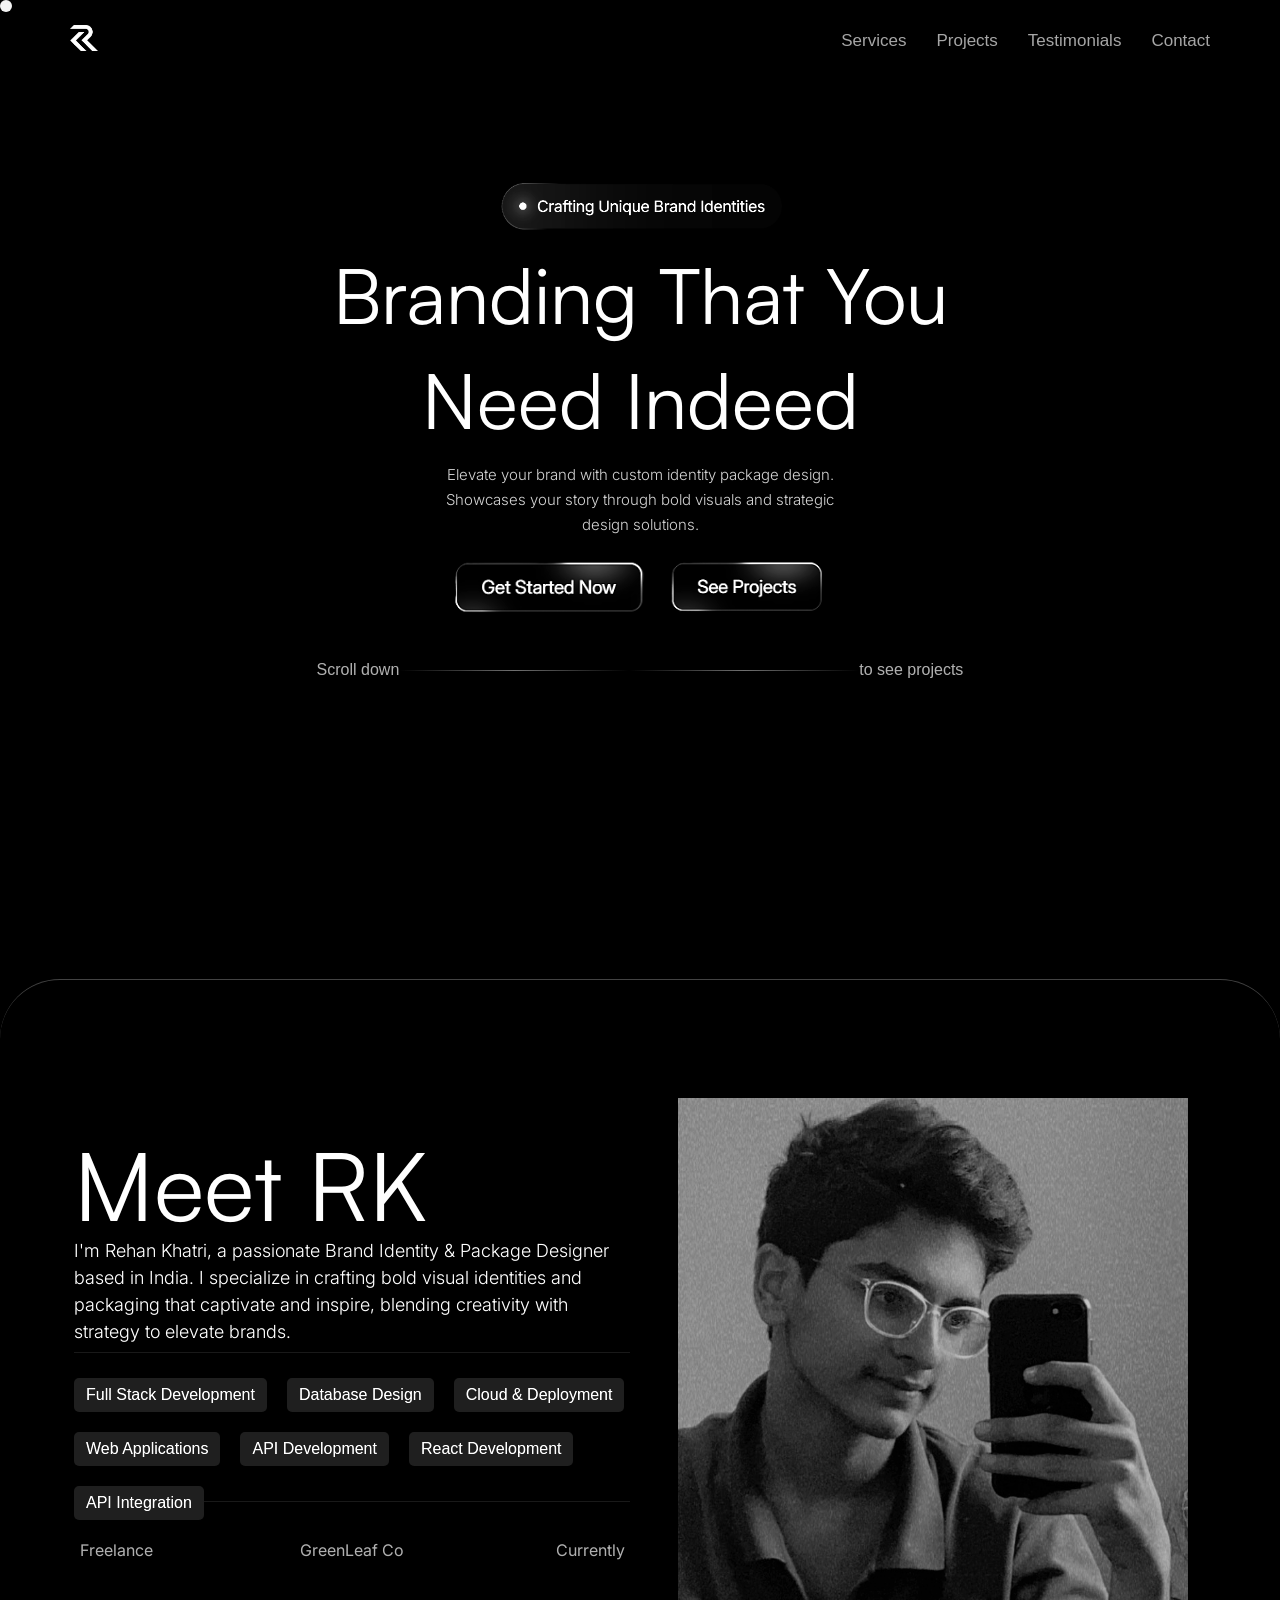
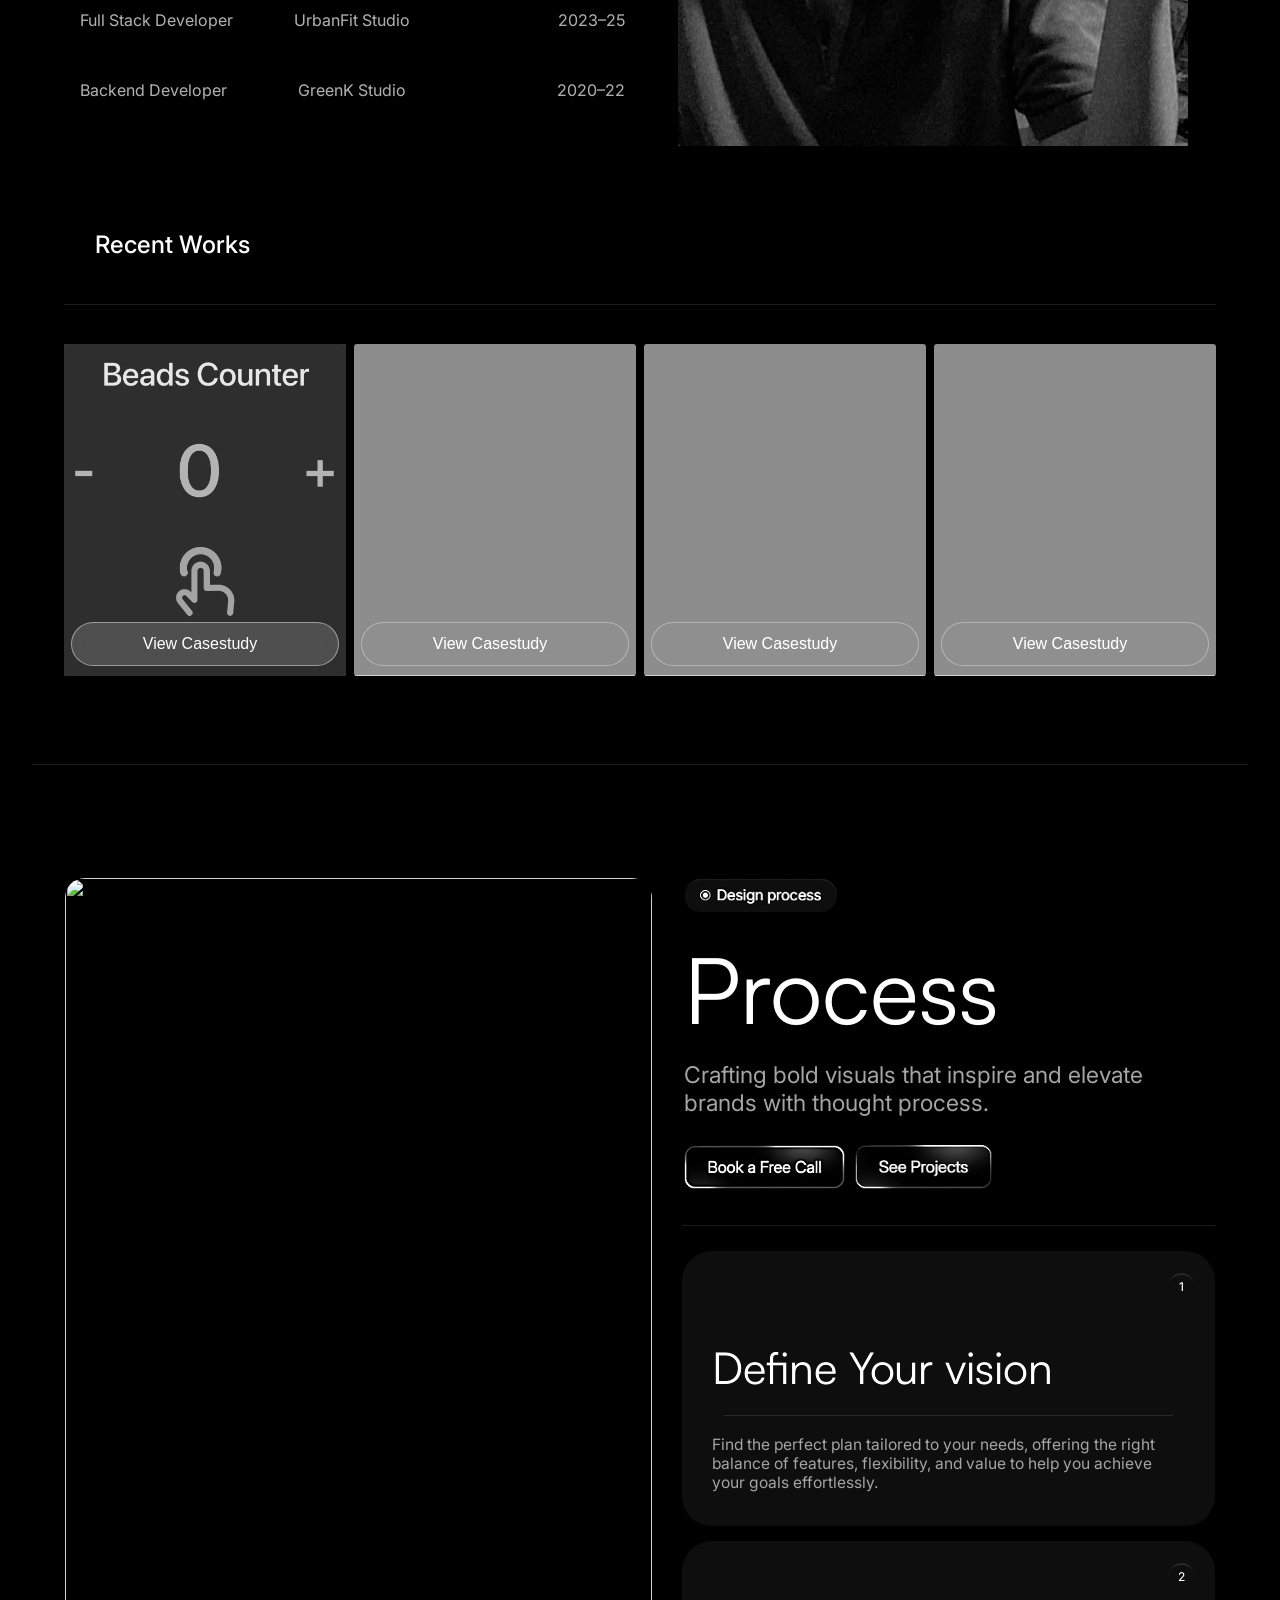
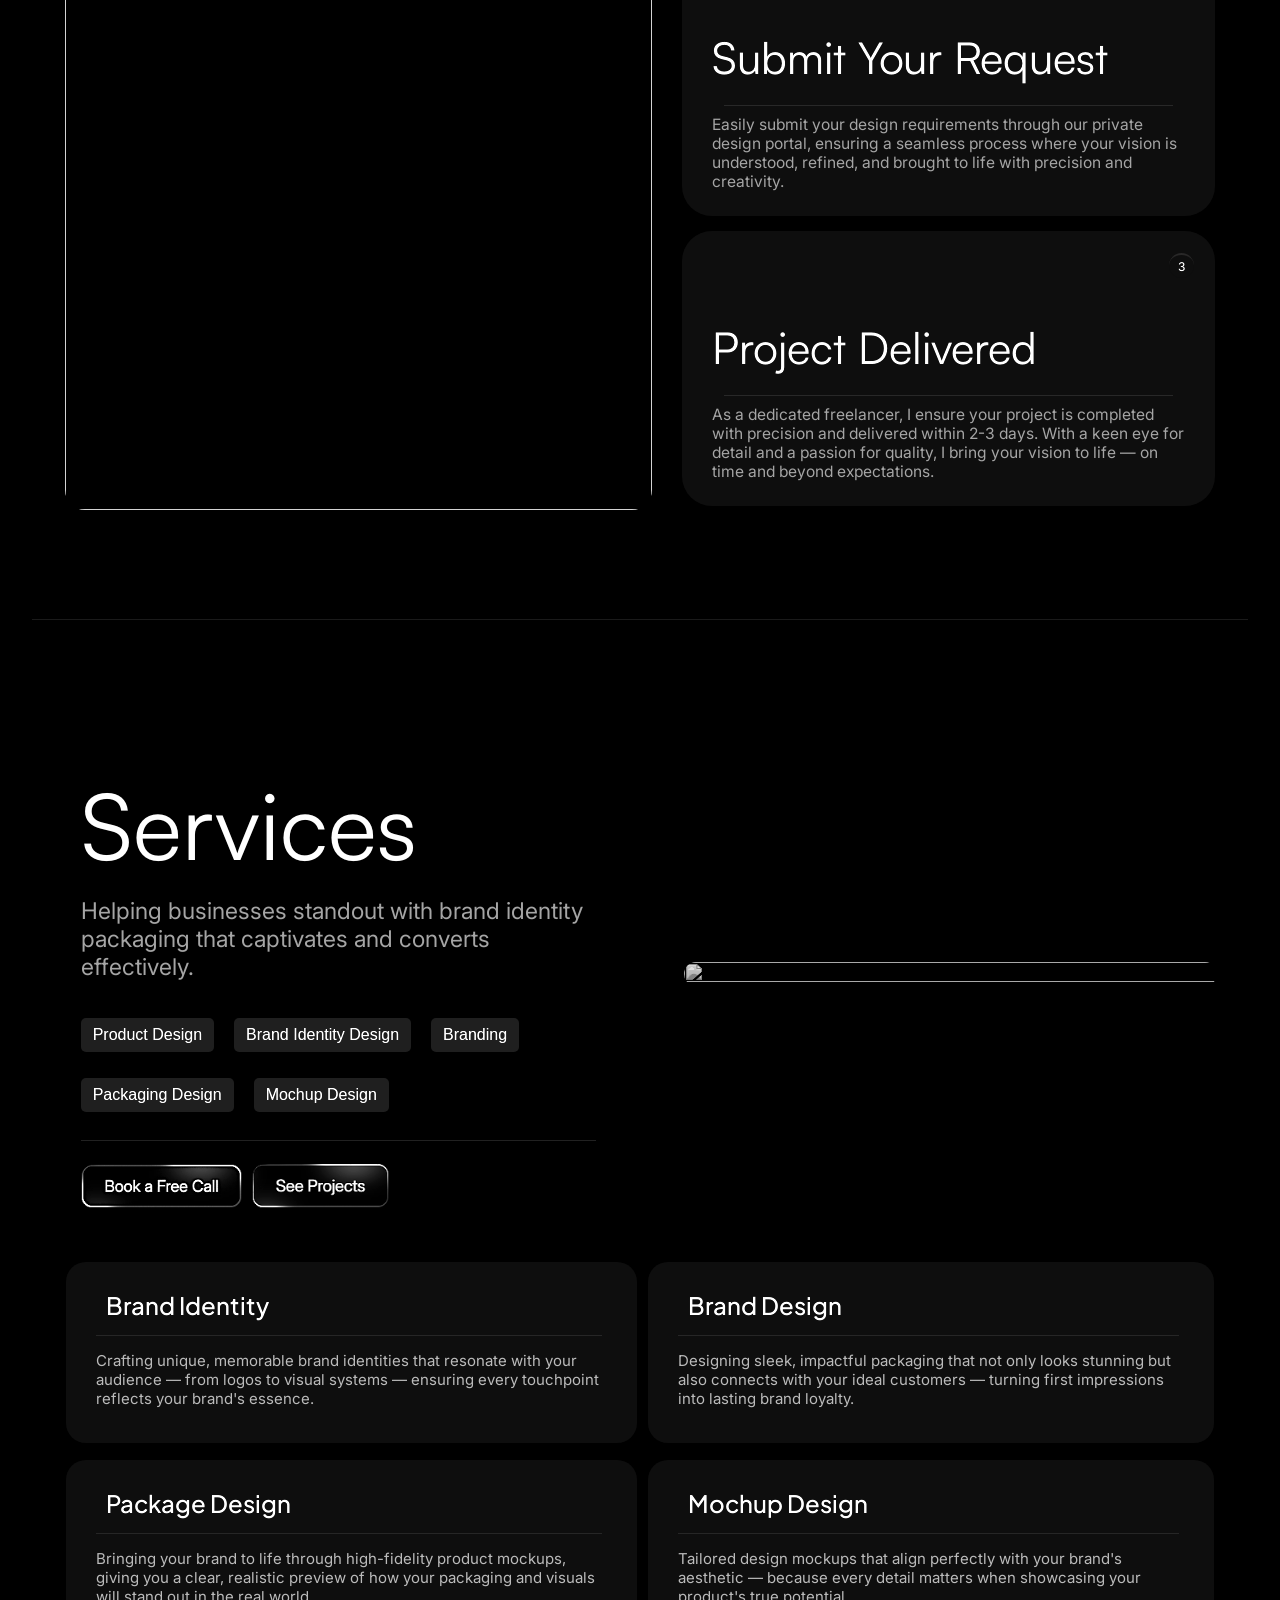
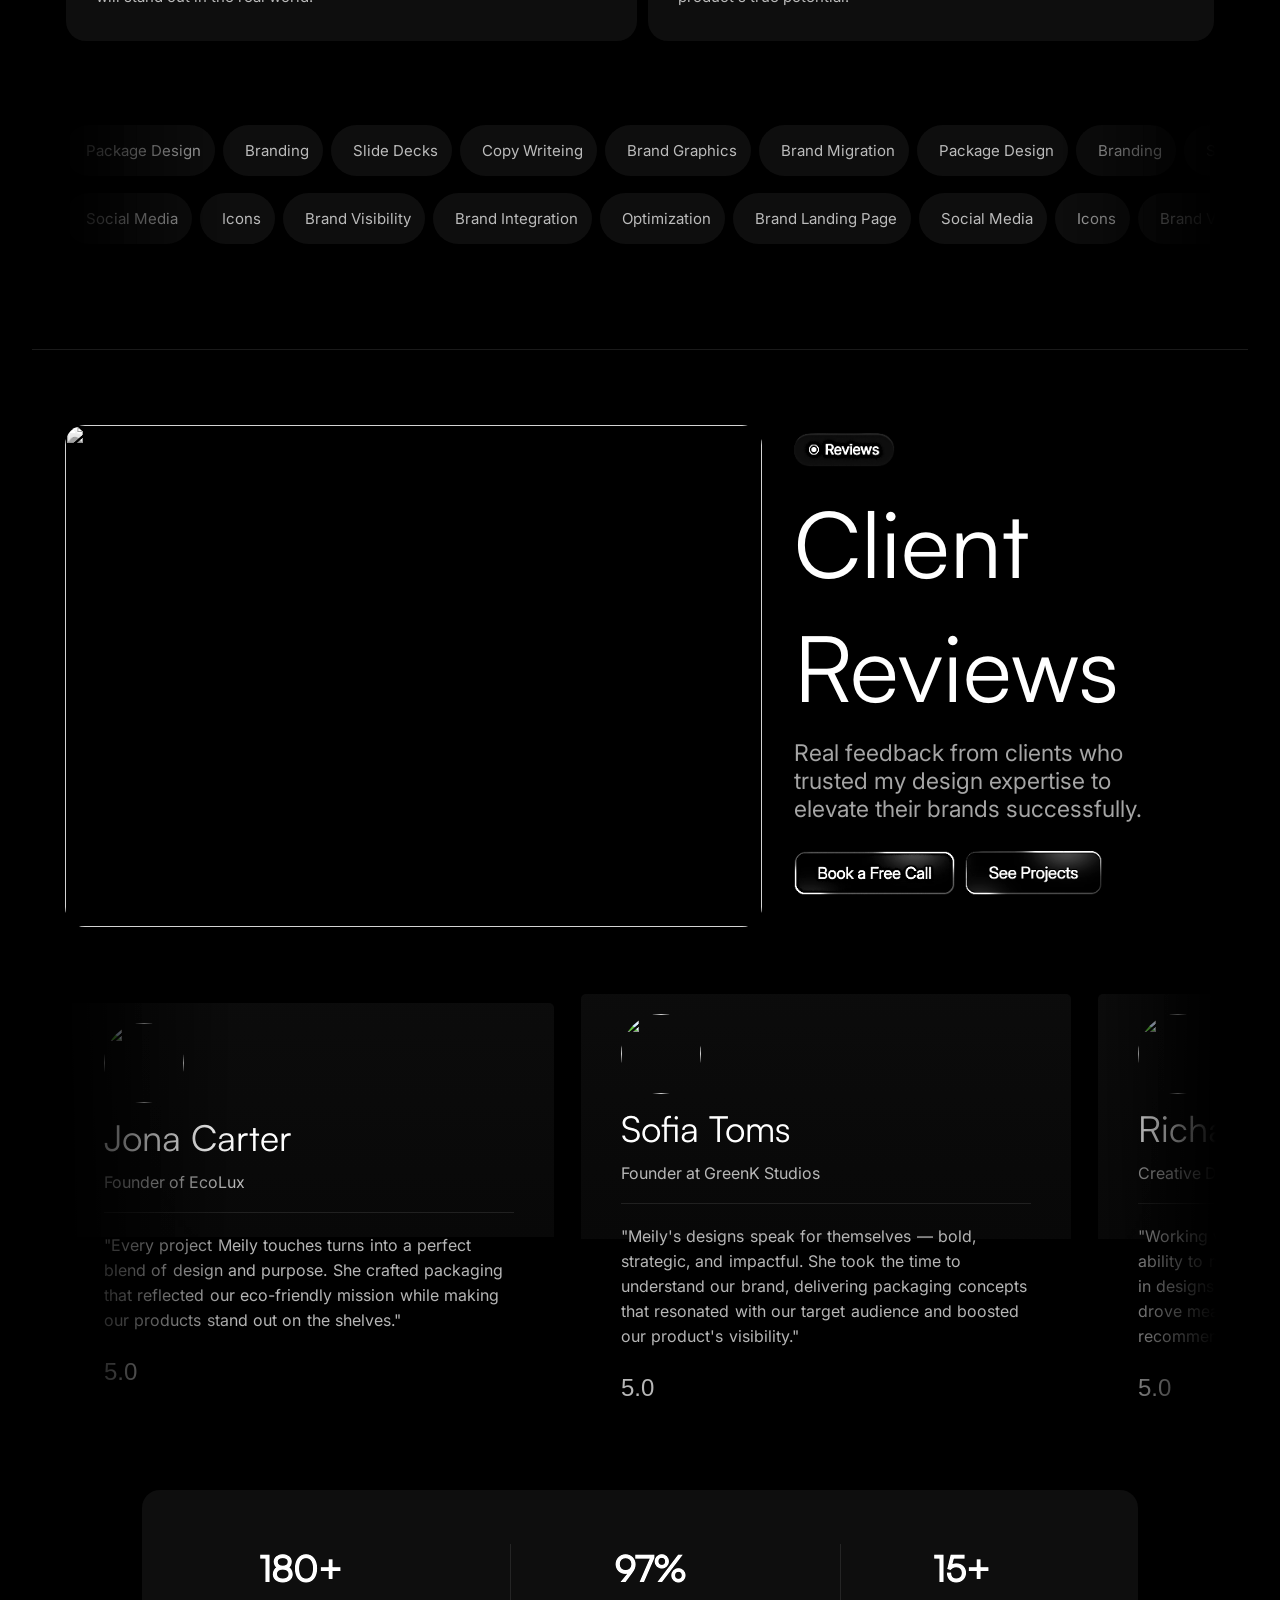
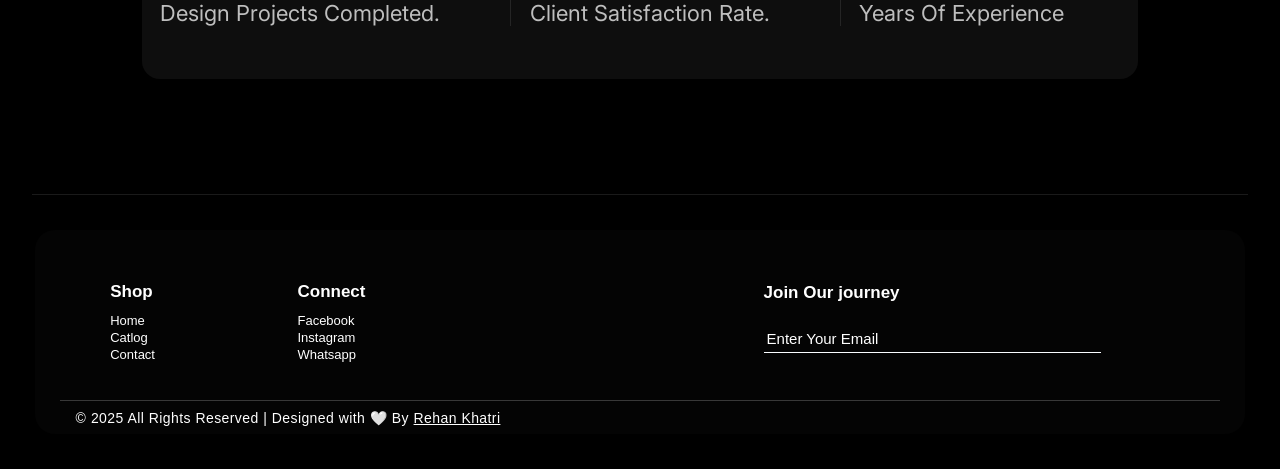
==== commit eff477a0: "Update index.html" ====
--- a/index.html
+++ b/index.html
@@ -1103,7 +1103,7 @@
           <div class="mytext">
 
             <div><span>&#169; 2025 All Rights Reserved | Designed with 🤍 By <span2 id="span2"><a
-                    href="https://khatrimrehan.github.io/RK-s-Portfolio2.0/" target="_blank">RK</a>
+                    href="https://khatrimrehan.github.io/RK-s-Portfolio2.0/" target="_blank">Rehan Khatri</a>
                 </span2> </span></div>
             <div class="icons">
               <ul>
@@ -1142,151 +1142,10 @@
 
 </html>
 
-<!--
-
-
-
-
-
-
-            <div class="crds">
-              <div class="profile">
-                <div class="imgee">
-                  <img
-                    src="https://framerusercontent.com/images/hSbSnYWGLq3elsCJfJAmFGgQZOc.png?scale-down-to=512&width=1200&height=904"
-                    alt="">
-                </div>
-              </div>
-              <div class="nme">
-                <div class="nme1">
-                  Jona Carter
-                </div>
-                <div class="nme2">
-                  Founder of EcoLux
-                </div>
-              </div>
-              <div class="paragraph">
-                "Every project Meily touches turns into a perfect blend of design and purpose. She crafted packaging
-                that
-                reflected our eco-friendly mission while making our products stand out on the shelves."
-              </div>
-              <div class="crd2">
-                <div class="rateing1">5.0</div>
-                <div class="rateing2">
-                  <i class="ri-star-s-fill"></i>
-                  <i class="ri-star-s-fill"></i>
-                  <i class="ri-star-s-fill"></i>
-                  <i class="ri-star-s-fill"></i>
-                  <i class="ri-star-s-fill"></i>
-                </div>
-              </div>
-            </div>
-
-
-
-            <div class="crds">
-              <div class="profile">
-                <div class="imgee">
-                  <img
-                    src=https://framerusercontent.com/images/VG4Ga2U7ZktrC75M3Vg8eUynj4M.png?scale-down-to=512&width=600&height=600"
-                    alt="">
-                </div>
-              </div>
-              <div class="nme">
-                <div class="nme1">
-                  Sofia Toms
-                </div>
-                <div class="nme2">
-                  Founder at GreenK Studios
-                </div>
-              </div>
-              <div class="paragraph">
-                "Meily's designs speak for themselves — bold, strategic, and impactful. She took the time to understand
-                our brand, delivering packaging concepts that resonated with our target audience and boosted our
-                product's
-                visibility."
-              </div>
-              <div class="crd2">
-                <div class="rateing1">5.0</div>
-                <div class="rateing2">
-                  <i class="ri-star-s-fill"></i>
-                  <i class="ri-star-s-fill"></i>
-                  <i class="ri-star-s-fill"></i>
-                  <i class="ri-star-s-fill"></i>
-                  <i class="ri-star-s-fill"></i>
-                </div>
-              </div>
-            </div>
-
-            <div class="crds">
-              <div class="profile">
-                <div class="imgee">
-                  <img
-                    src="https://framerusercontent.com/images/GTWhJyJde9nAeuMXqgYJh6jQhrU.jpg?scale-down-to=1024&width=800&height=1200"
-                    alt="">
-                </div>
-              </div>
-              <div class="nme">
-                <div class="nme1">
-                  Richards Johnson
-                </div>
-                <div class="nme2">
-                  Creative Director & Lead Designer
-                </div>
-              </div>
-              <div class="paragraph">
-                "Working with Meily was a seamless experience. Her ability to merge creativity with functionality
-                resulted
-                in designs that not only looked stunning but also drove meaningful engagement. Highly recommended!"
-              </div>
-              <div class="crd2">
-                <div class="rateing1">5.0</div>
-                <div class="rateing2">
-                  <i class="ri-star-s-fill"></i>
-                  <i class="ri-star-s-fill"></i>
-                  <i class="ri-star-s-fill"></i>
-                  <i class="ri-star-s-fill"></i>
-                  <i class="ri-star-s-fill"></i>
-                </div>
-              </div>
-            </div>
-
-            <div class="crds">
-              <div class="profile">
-                <div class="imgee">
-                  <img
-                    src="https://framerusercontent.com/images/c5E9pkEhKO6BmnqFuXLWa9Xqw34.png?scale-down-to=1024&width=904&height=1200"
-                    alt="">
-                </div>
-              </div>
-              <div class="nme">
-                <div class="nme1">
-                  June Lee
-                </div>
-                <div class="nme2">
-                  CEO of GreenRoots
-                </div>
-              </div>
-              <div class="paragraph">
-                "Meily's strategic approach to design brought our brand vision to life. The packaging and brand elements
-                she developed elevated our aesthetic and aligned perfectly with our sustainability values."
-              </div>
-              <div class="crd2">
-                <div class="rateing1">5.0</div>
-                <div class="rateing2">
-                  <i class="ri-star-s-fill"></i>
-                  <i class="ri-star-s-fill"></i>
-                  <i class="ri-star-s-fill"></i>
-                  <i class="ri-star-s-fill"></i>
-                  <i class="ri-star-s-fill"></i>
-                </div>
-              </div>
-            </div>
+
+
+
+          </div>
+       
 
           
-
-
-          </div>
-       
-
-          
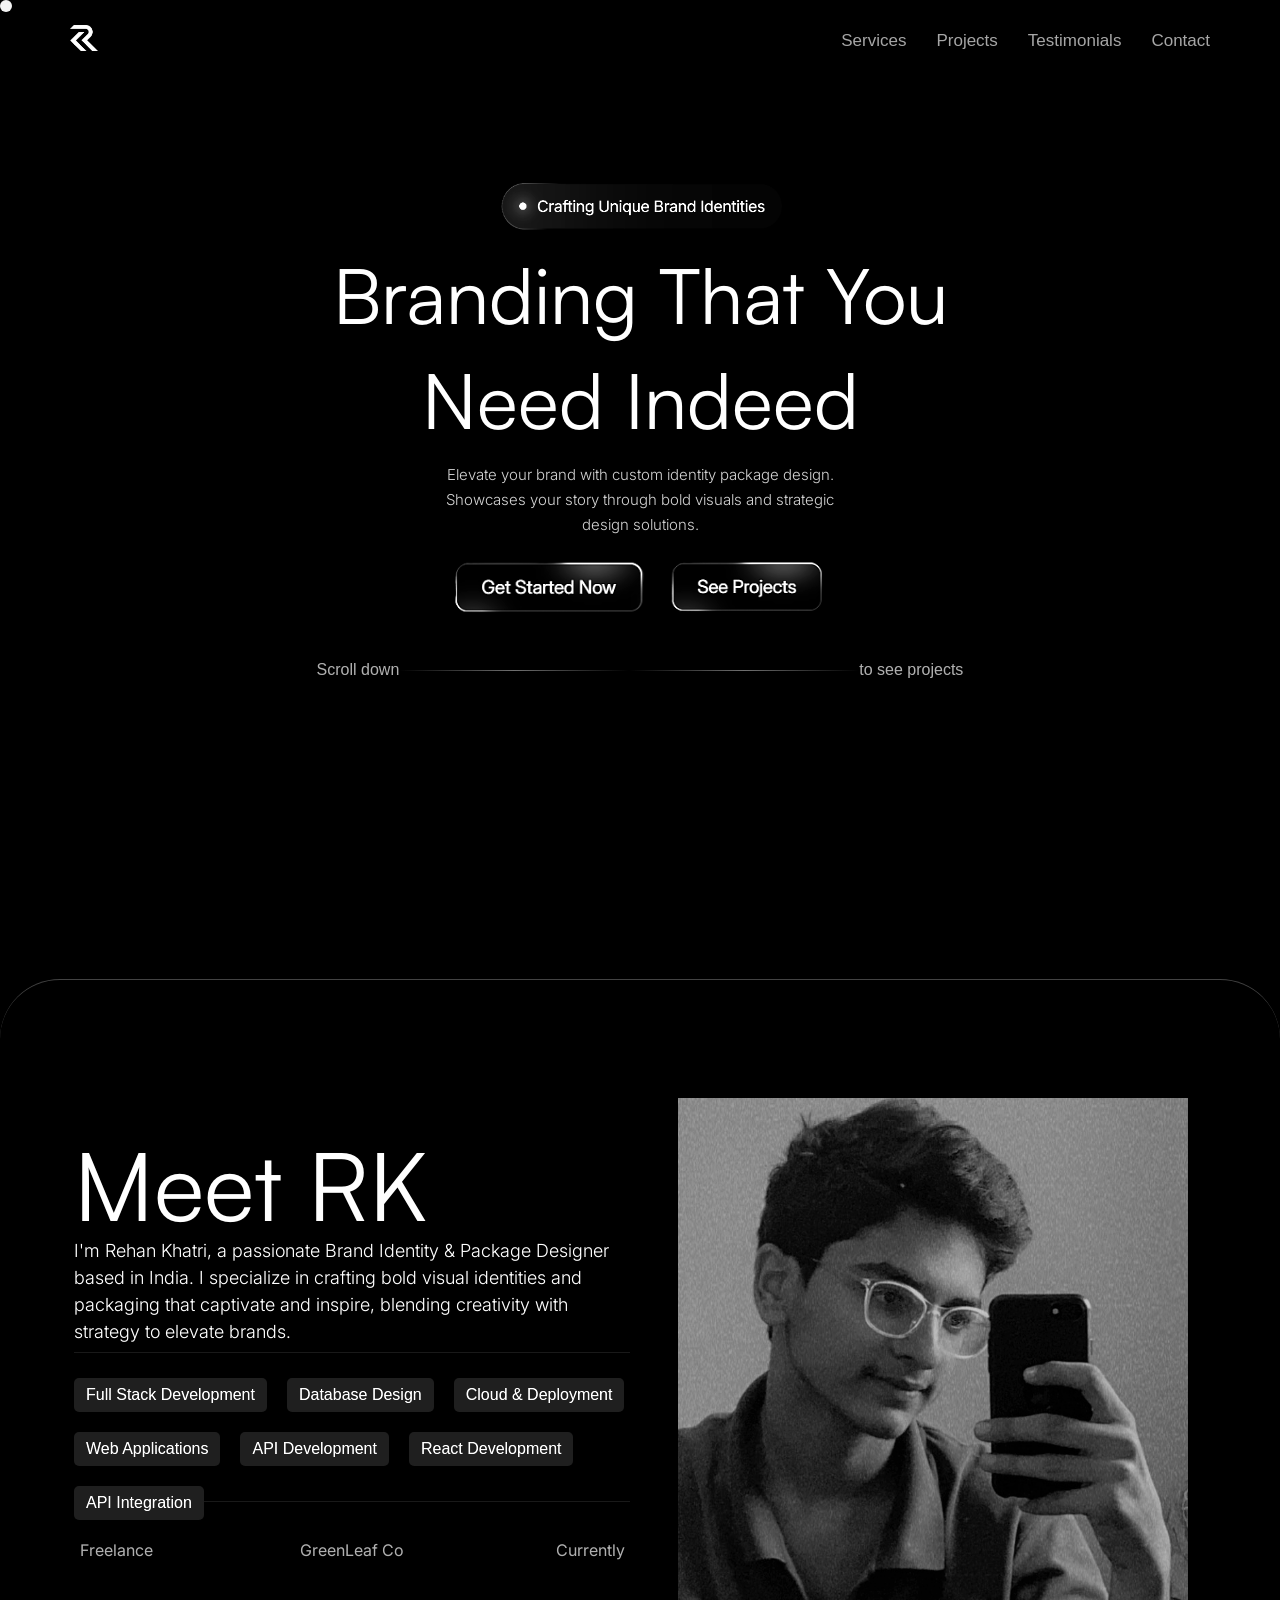
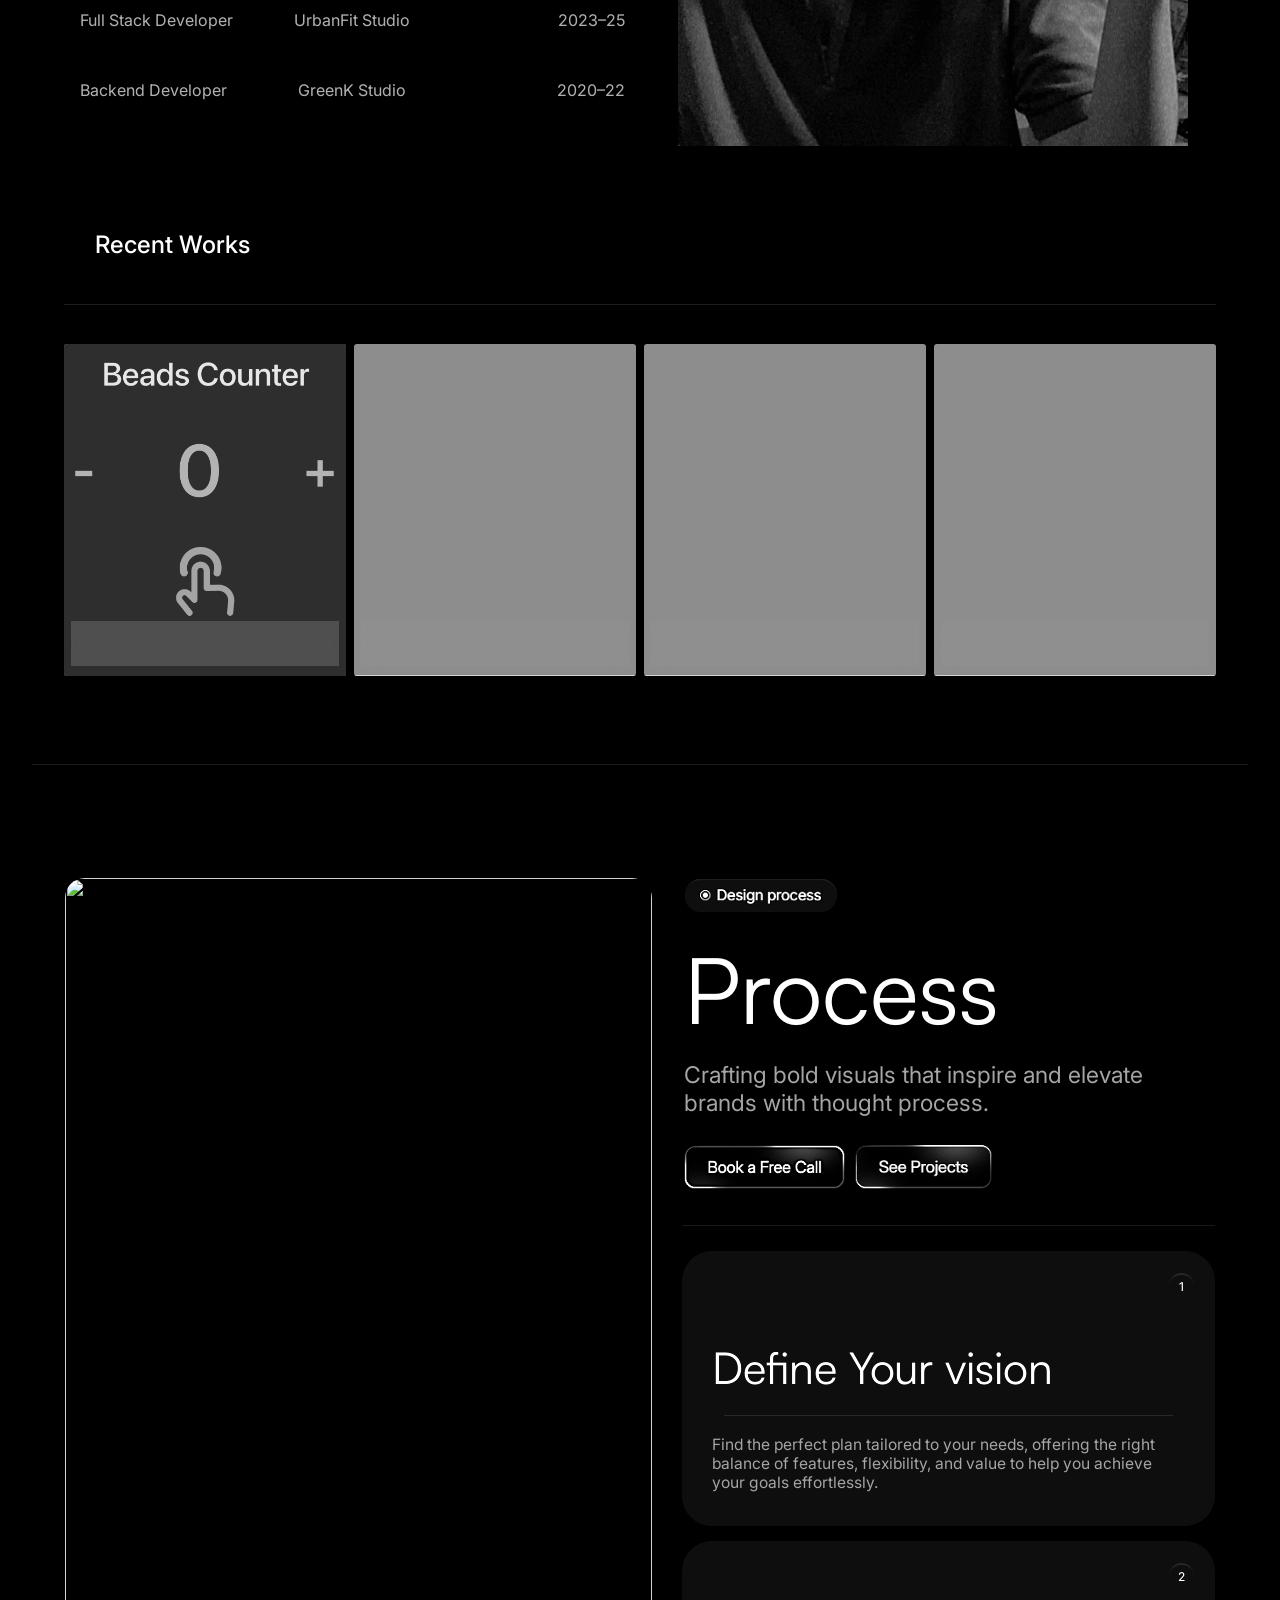
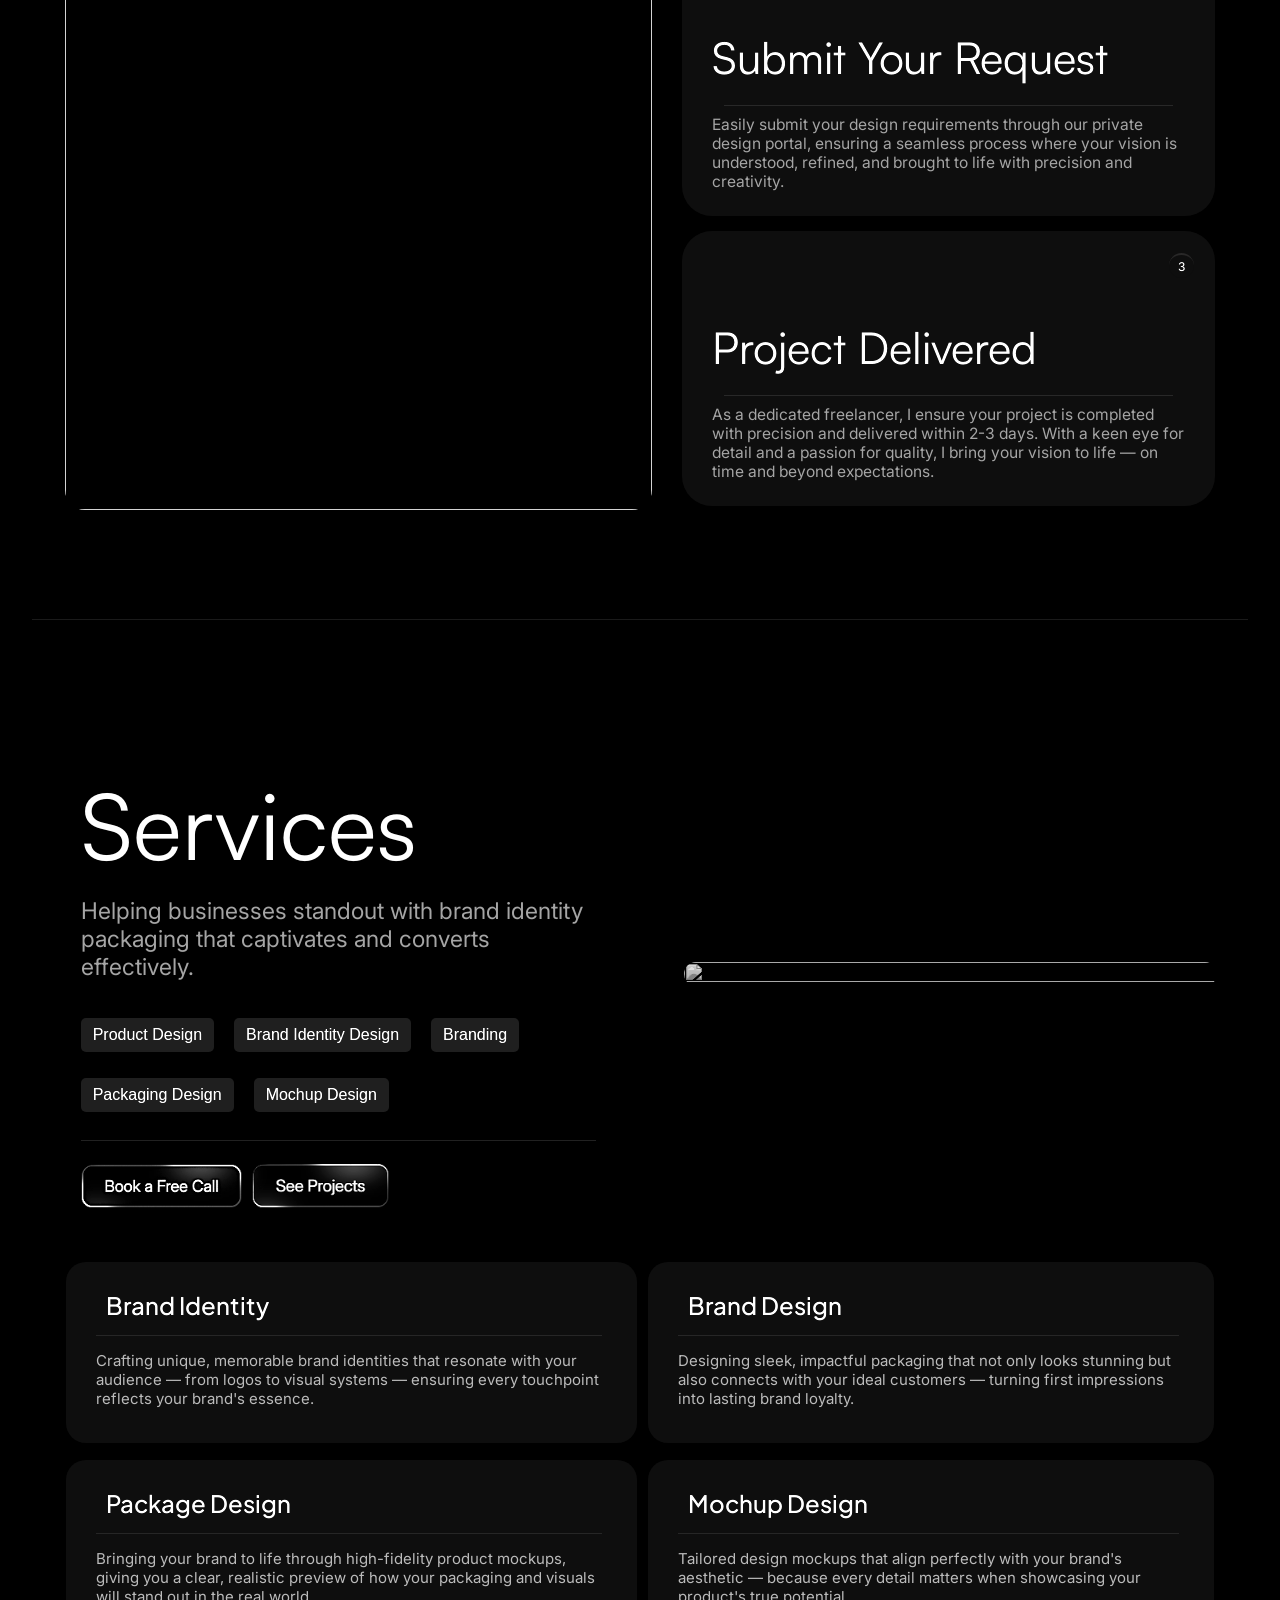
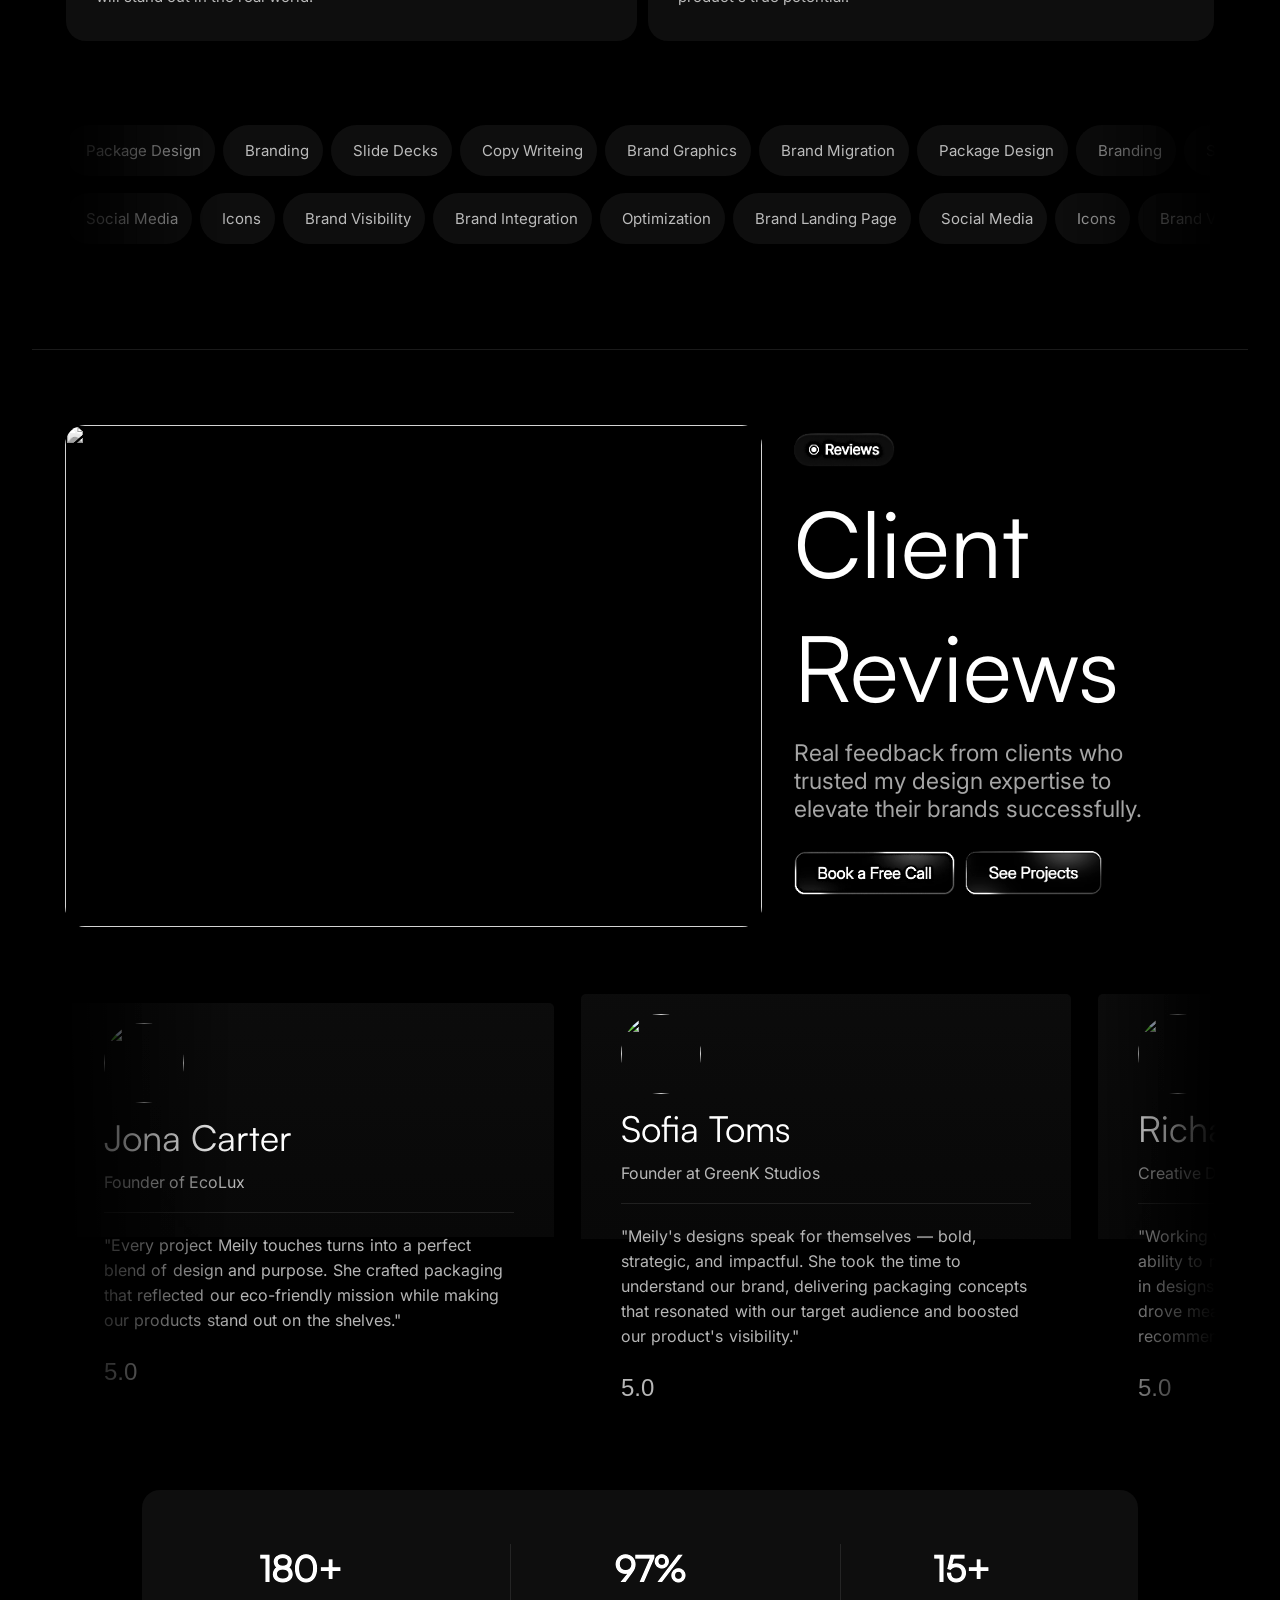
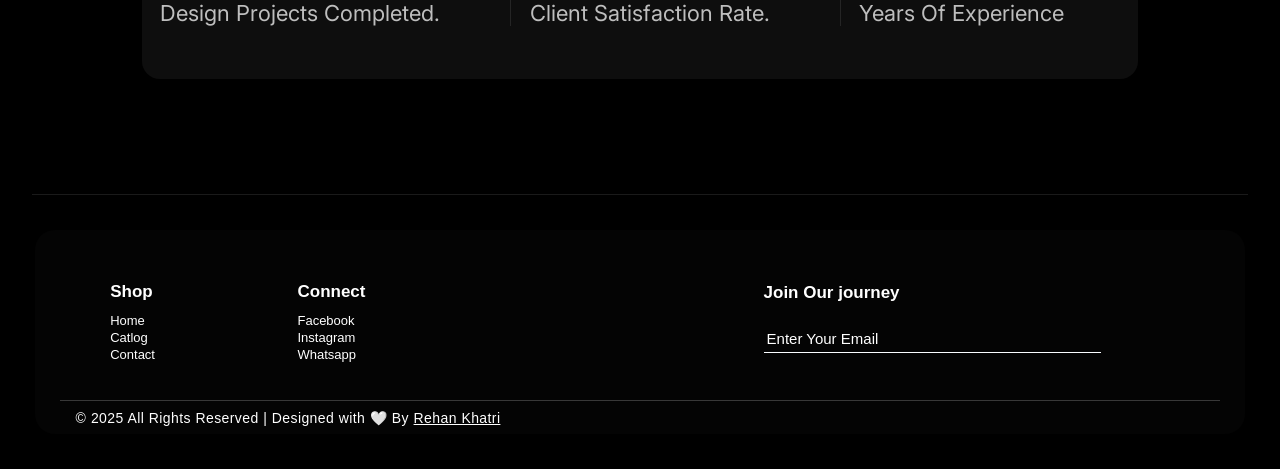
==== commit 9c416d3e: "Update index.html" ====
--- a/index.html
+++ b/index.html
@@ -12,8 +12,7 @@
   <link rel="stylesheet" href="mediaqueries.css">
 
 
-  <link rel="fshortcut icon" type="image/png" sizes="32x32" href="RK logo white.png">
-
+<link rel="icon" type="image/png" sizes="48x48" href="rk-logo-white.png">
 
 
 
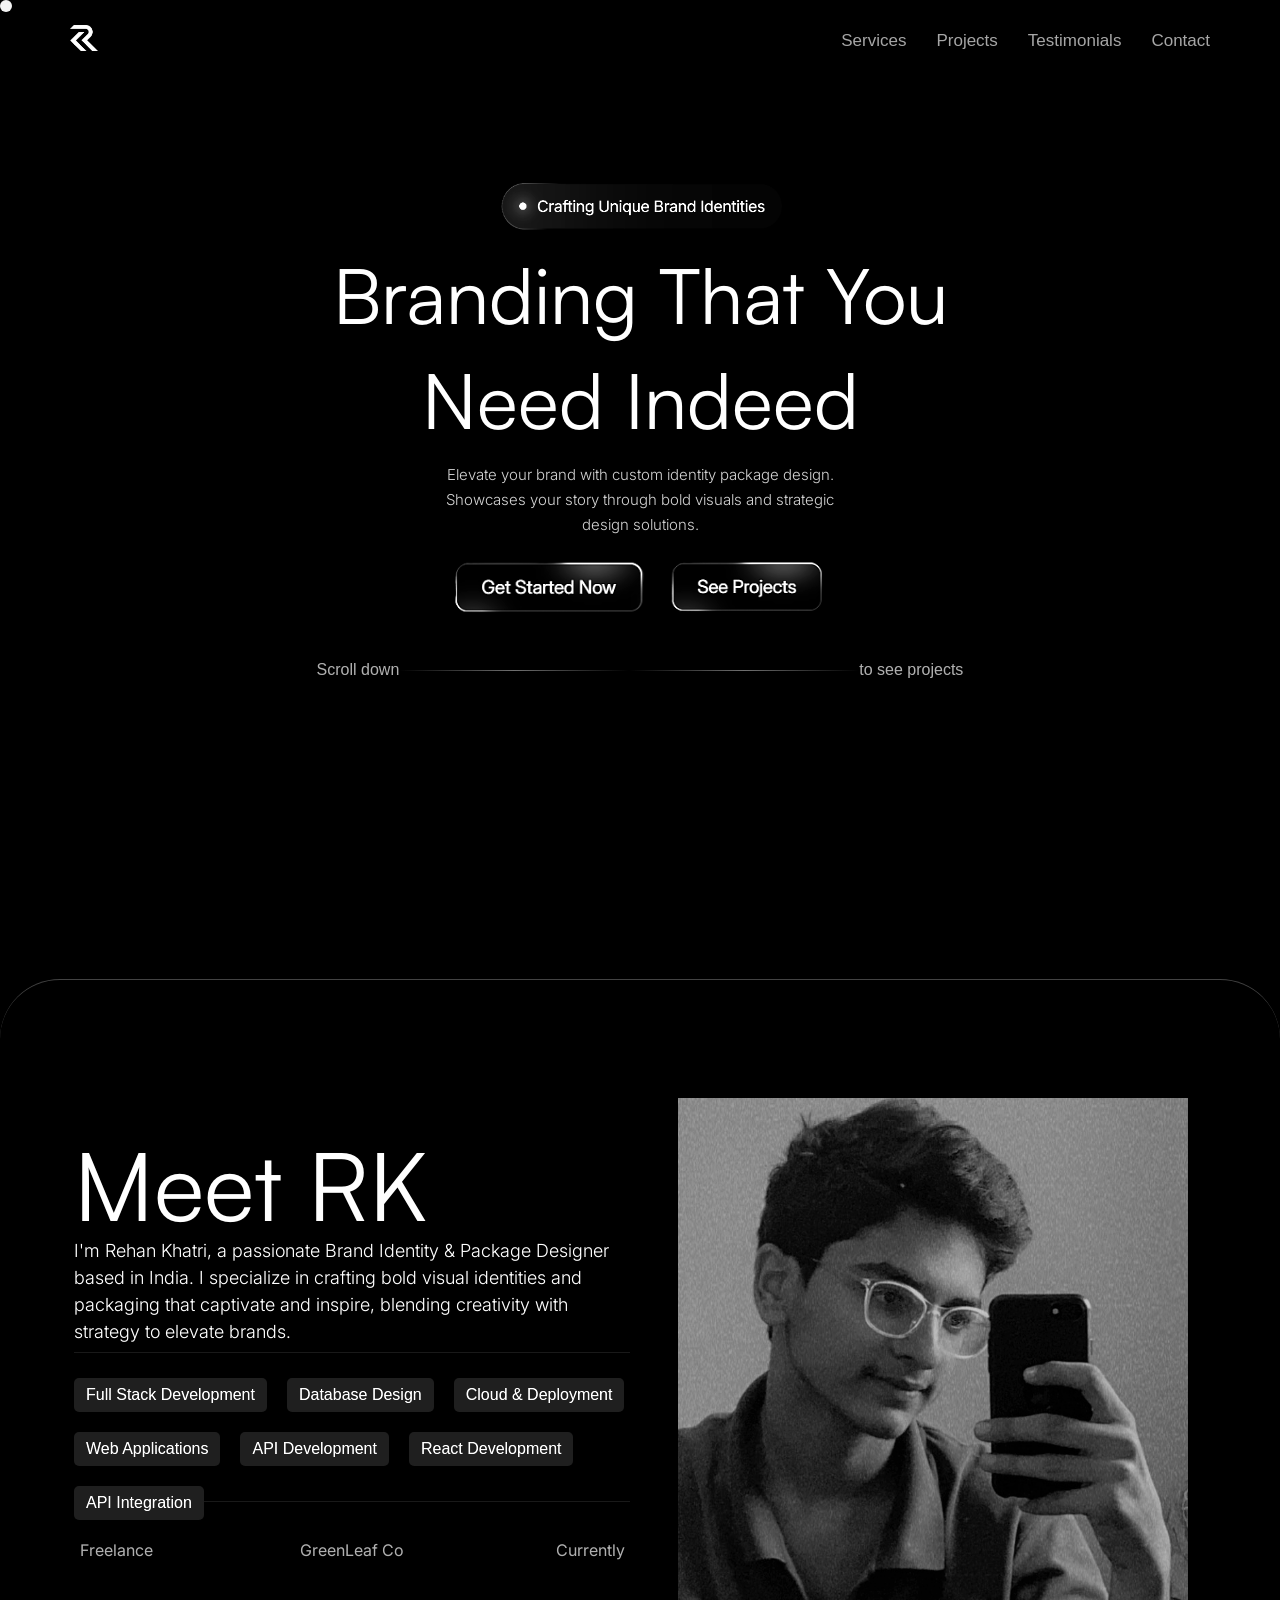
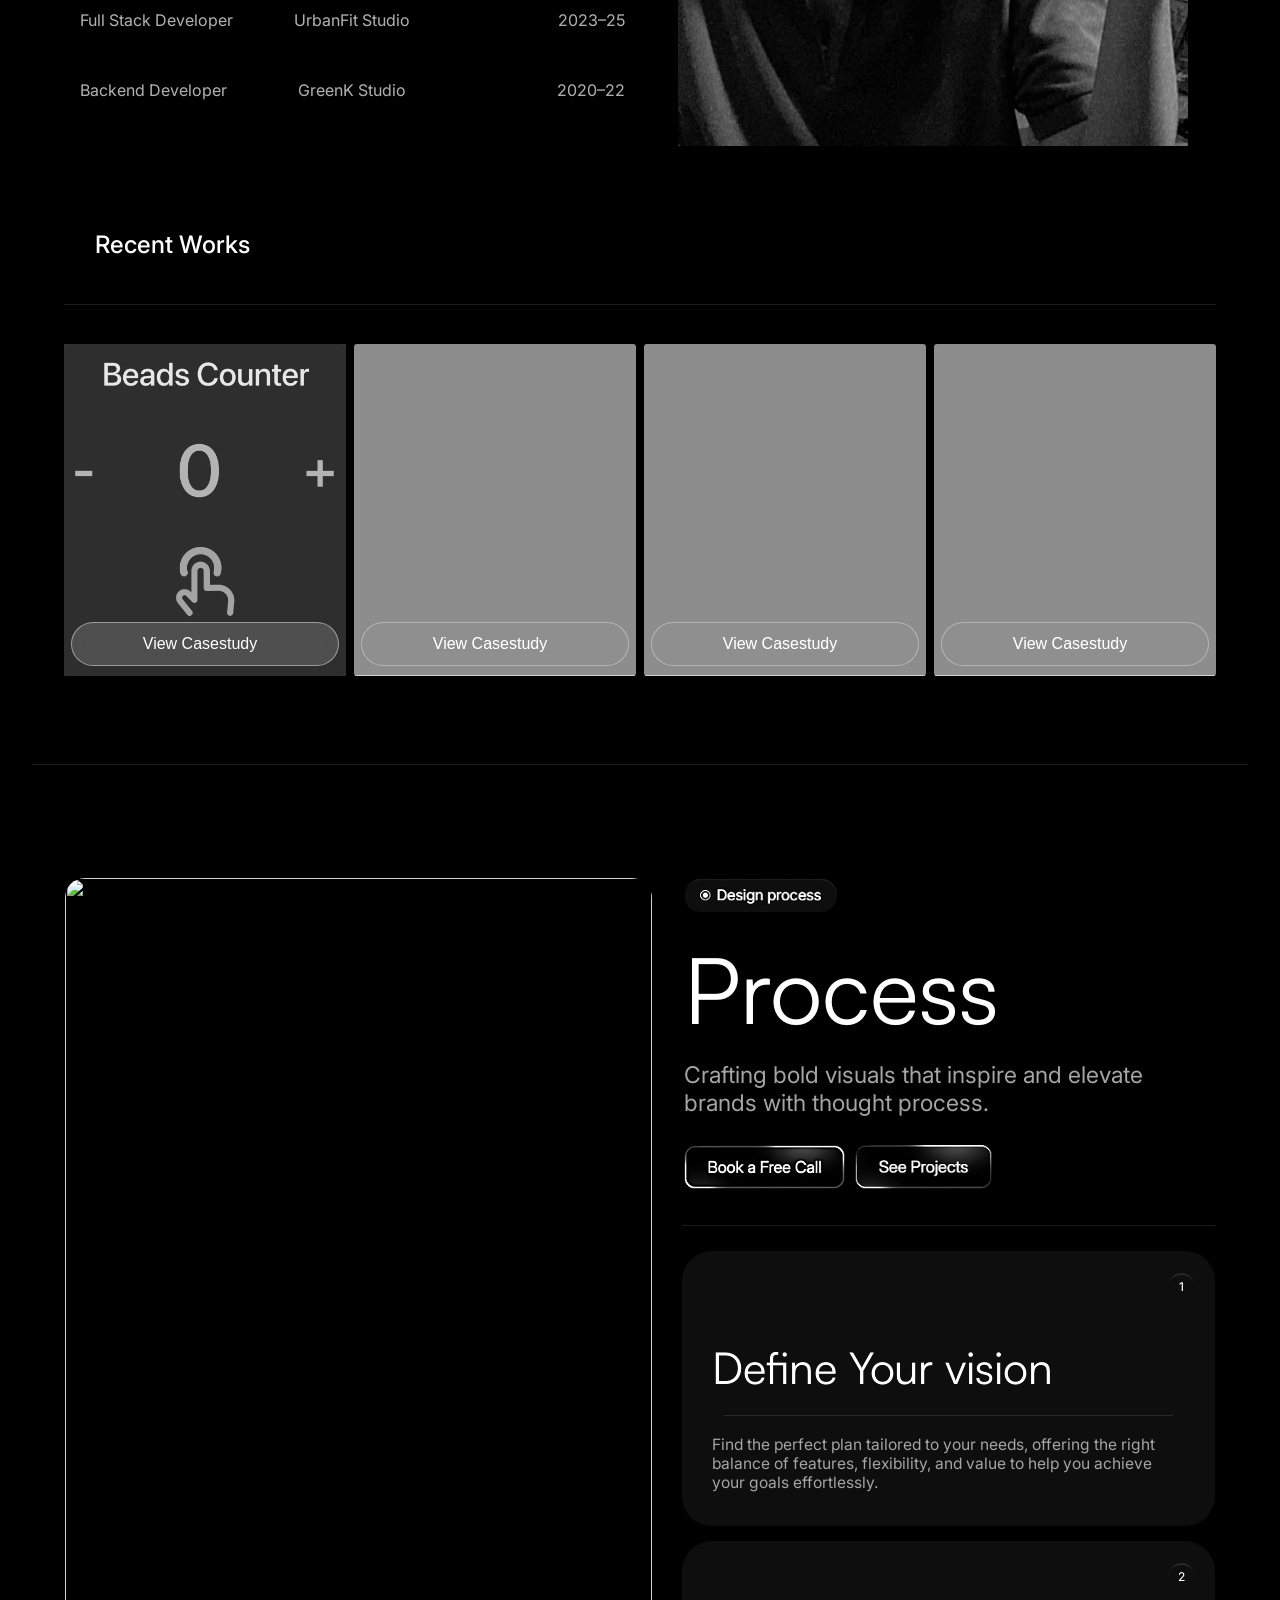
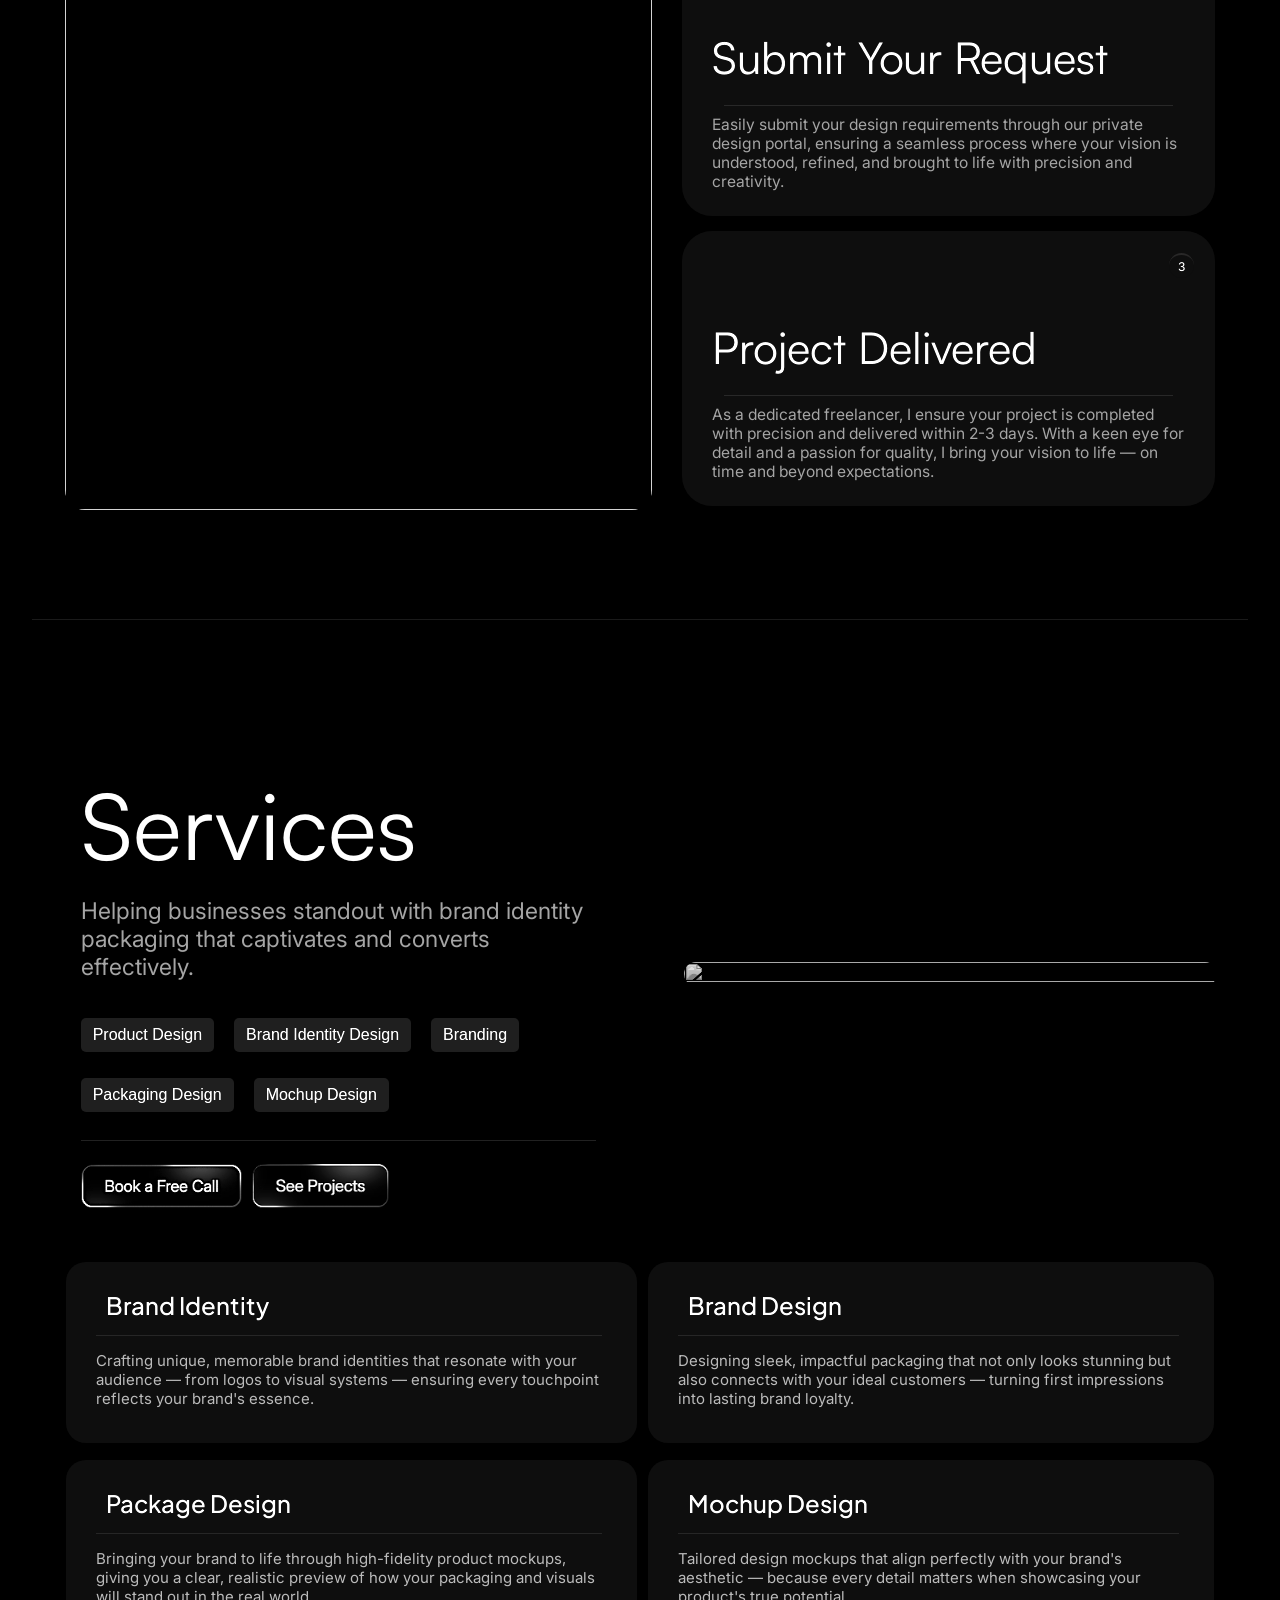
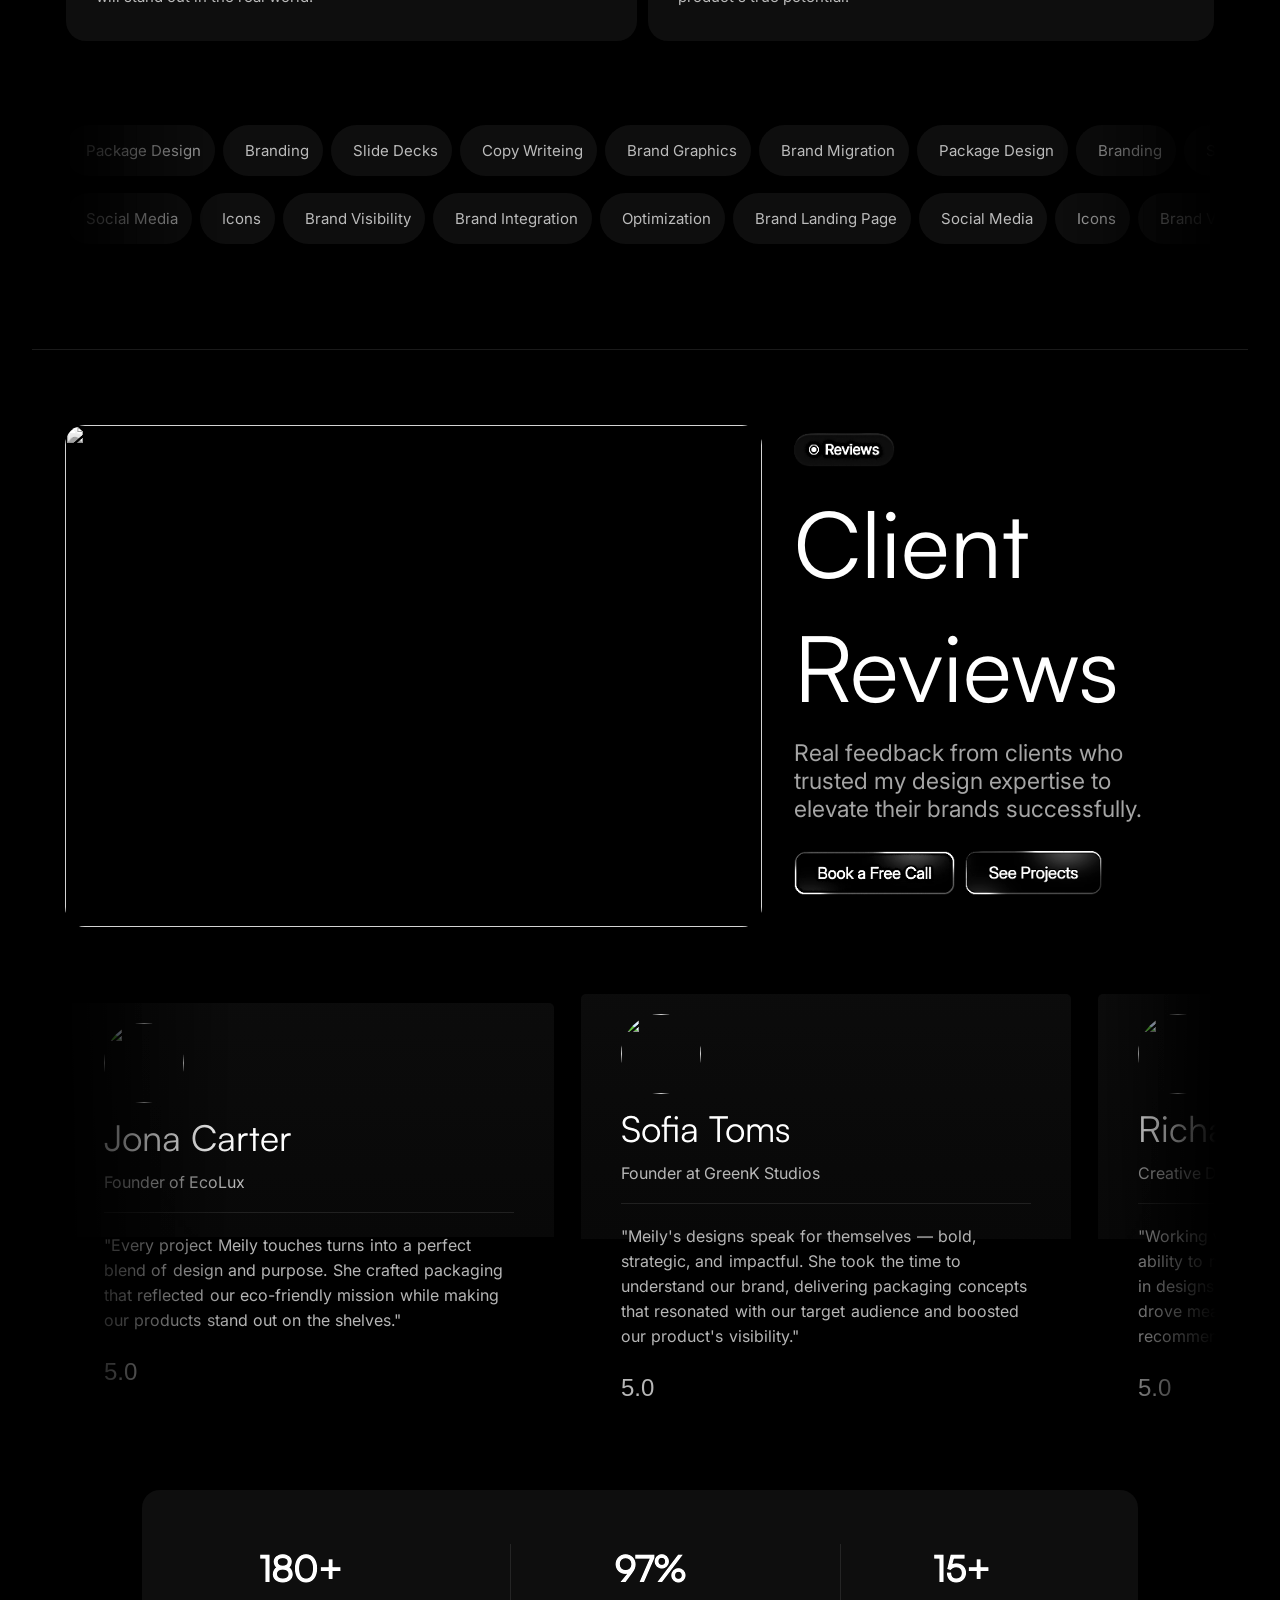
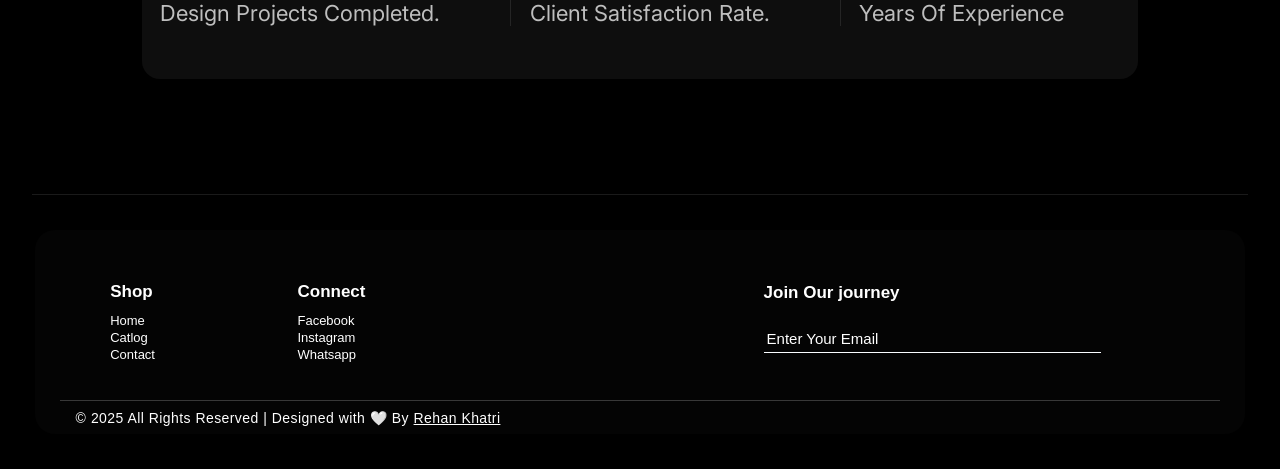
==== commit a4b1f83c: "Update index.html" ====
--- a/index.html
+++ b/index.html
@@ -12,7 +12,8 @@
   <link rel="stylesheet" href="mediaqueries.css">
 
 
-<link rel="icon" type="image/png" sizes="48x48" href="rk-logo-white.png">
+<link rel="icon" type="image/png" sizes="48x48" href="/rk-logo-white.png?v=2">
+  
 
 
 
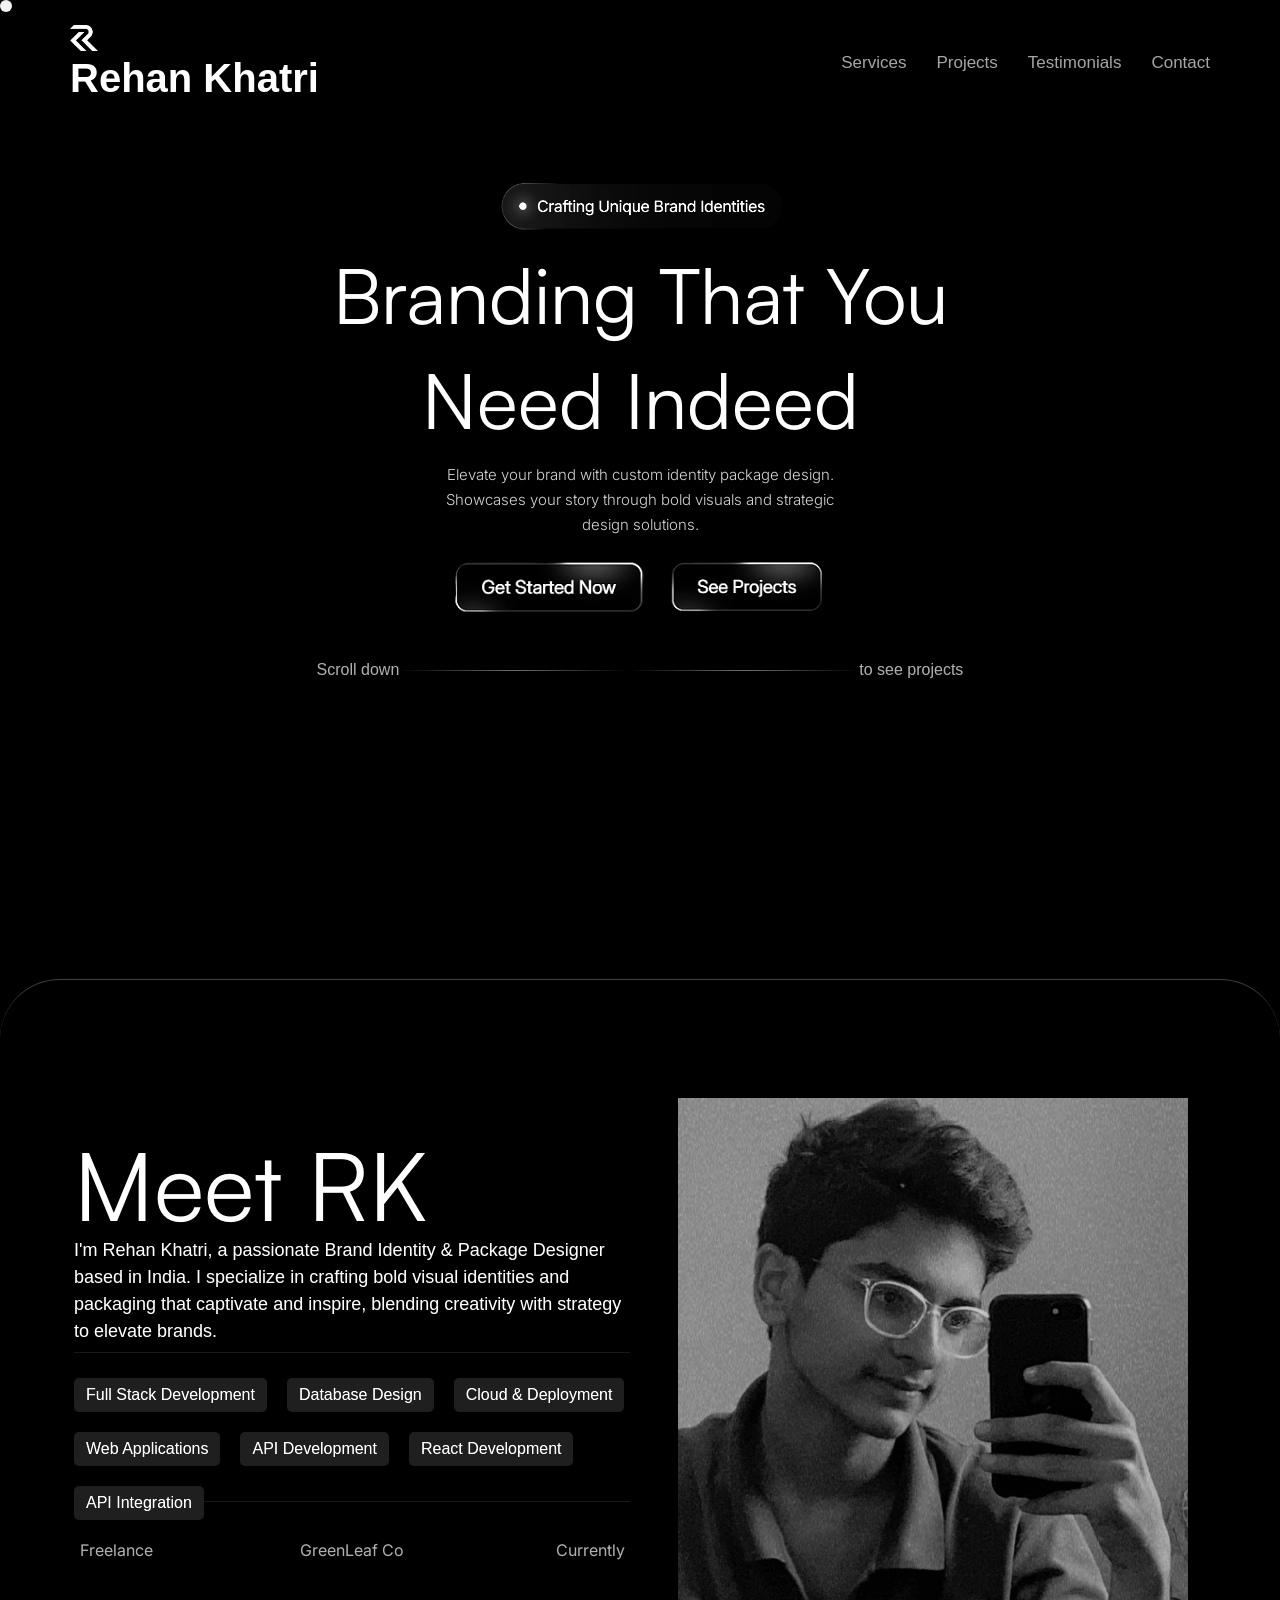
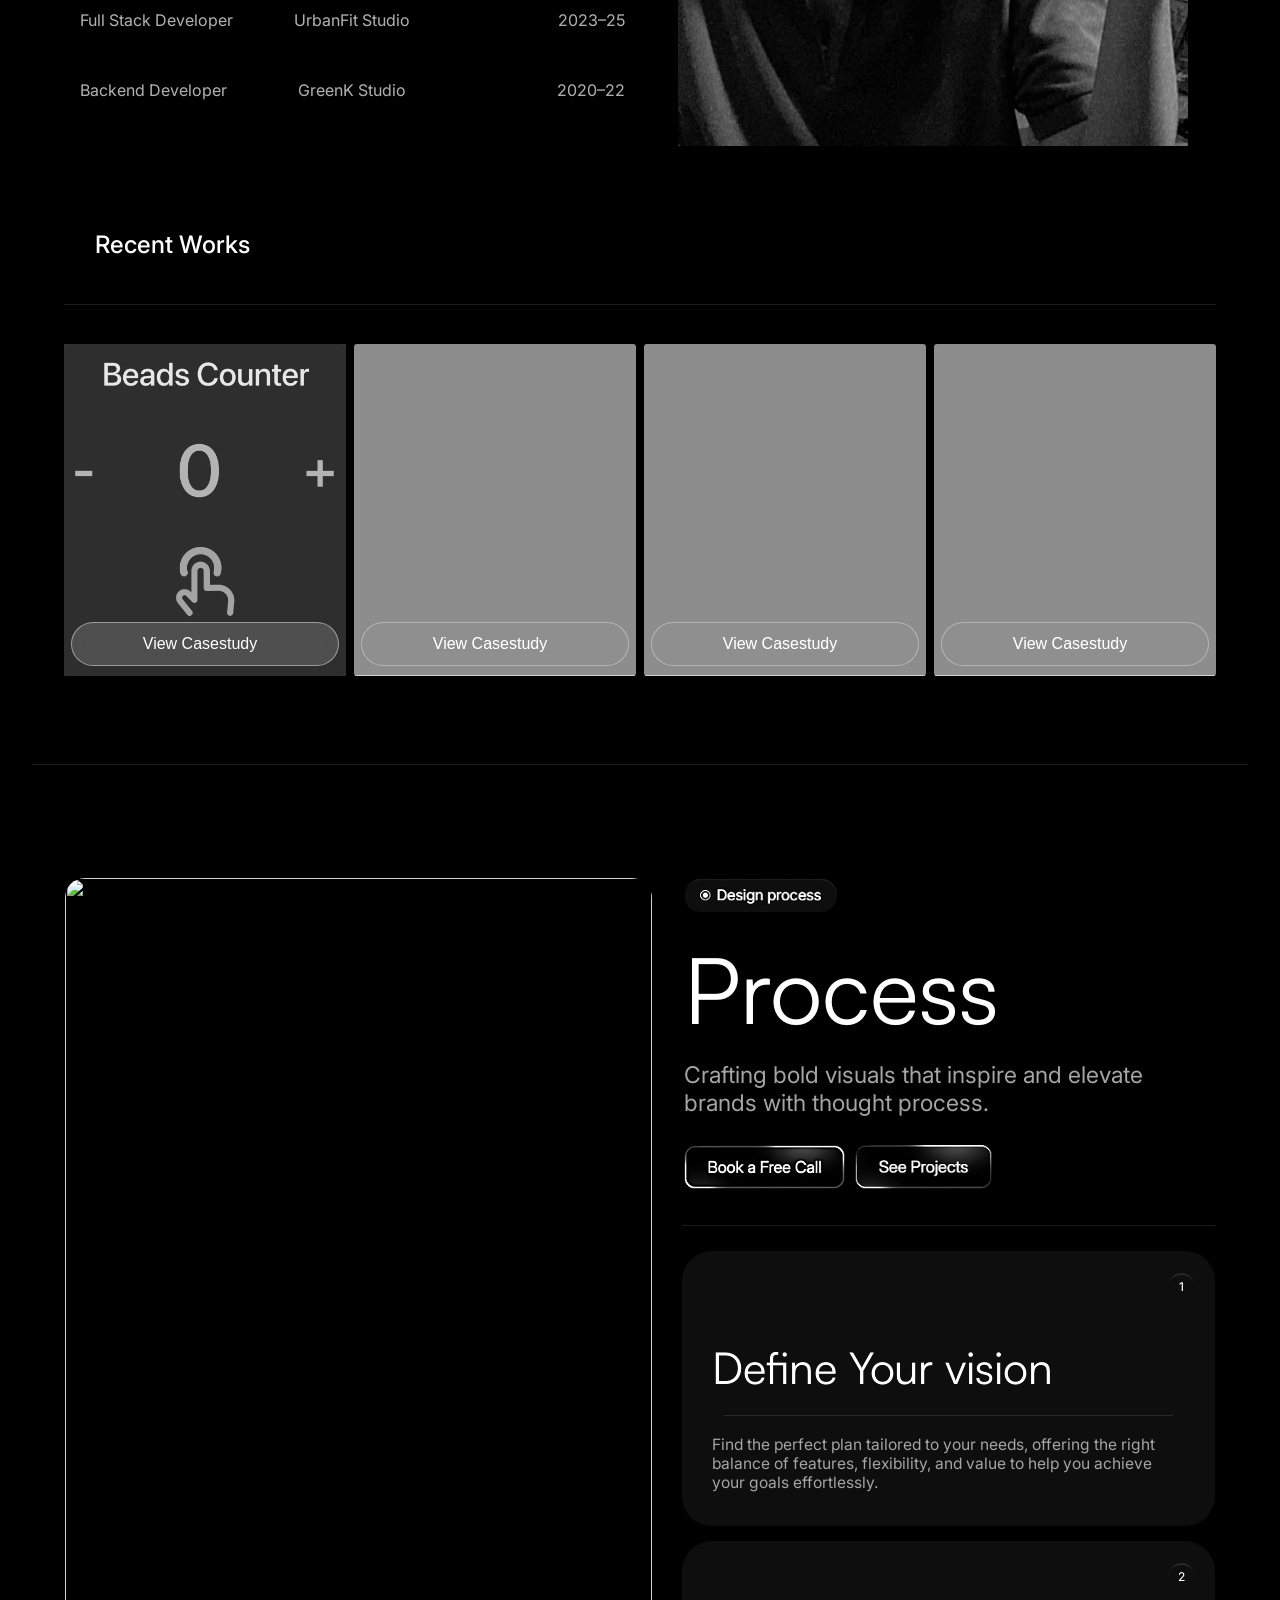
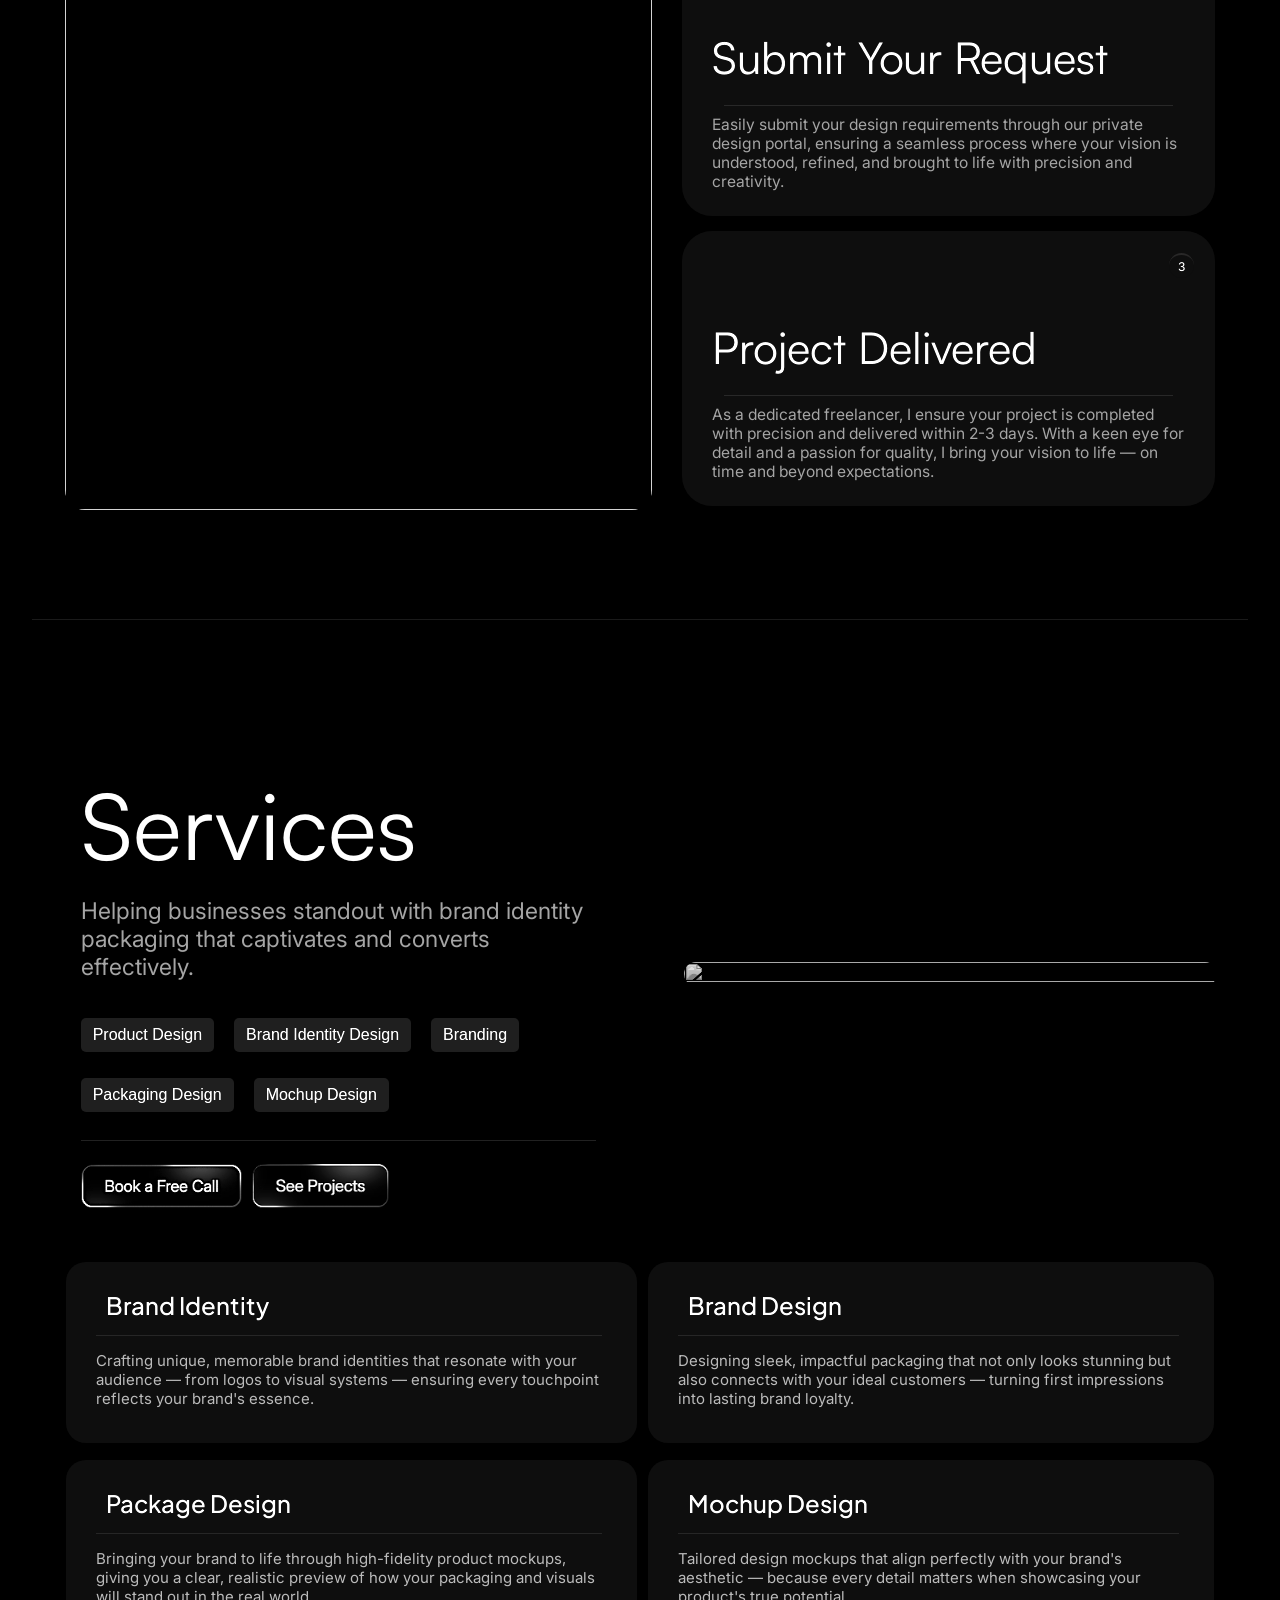
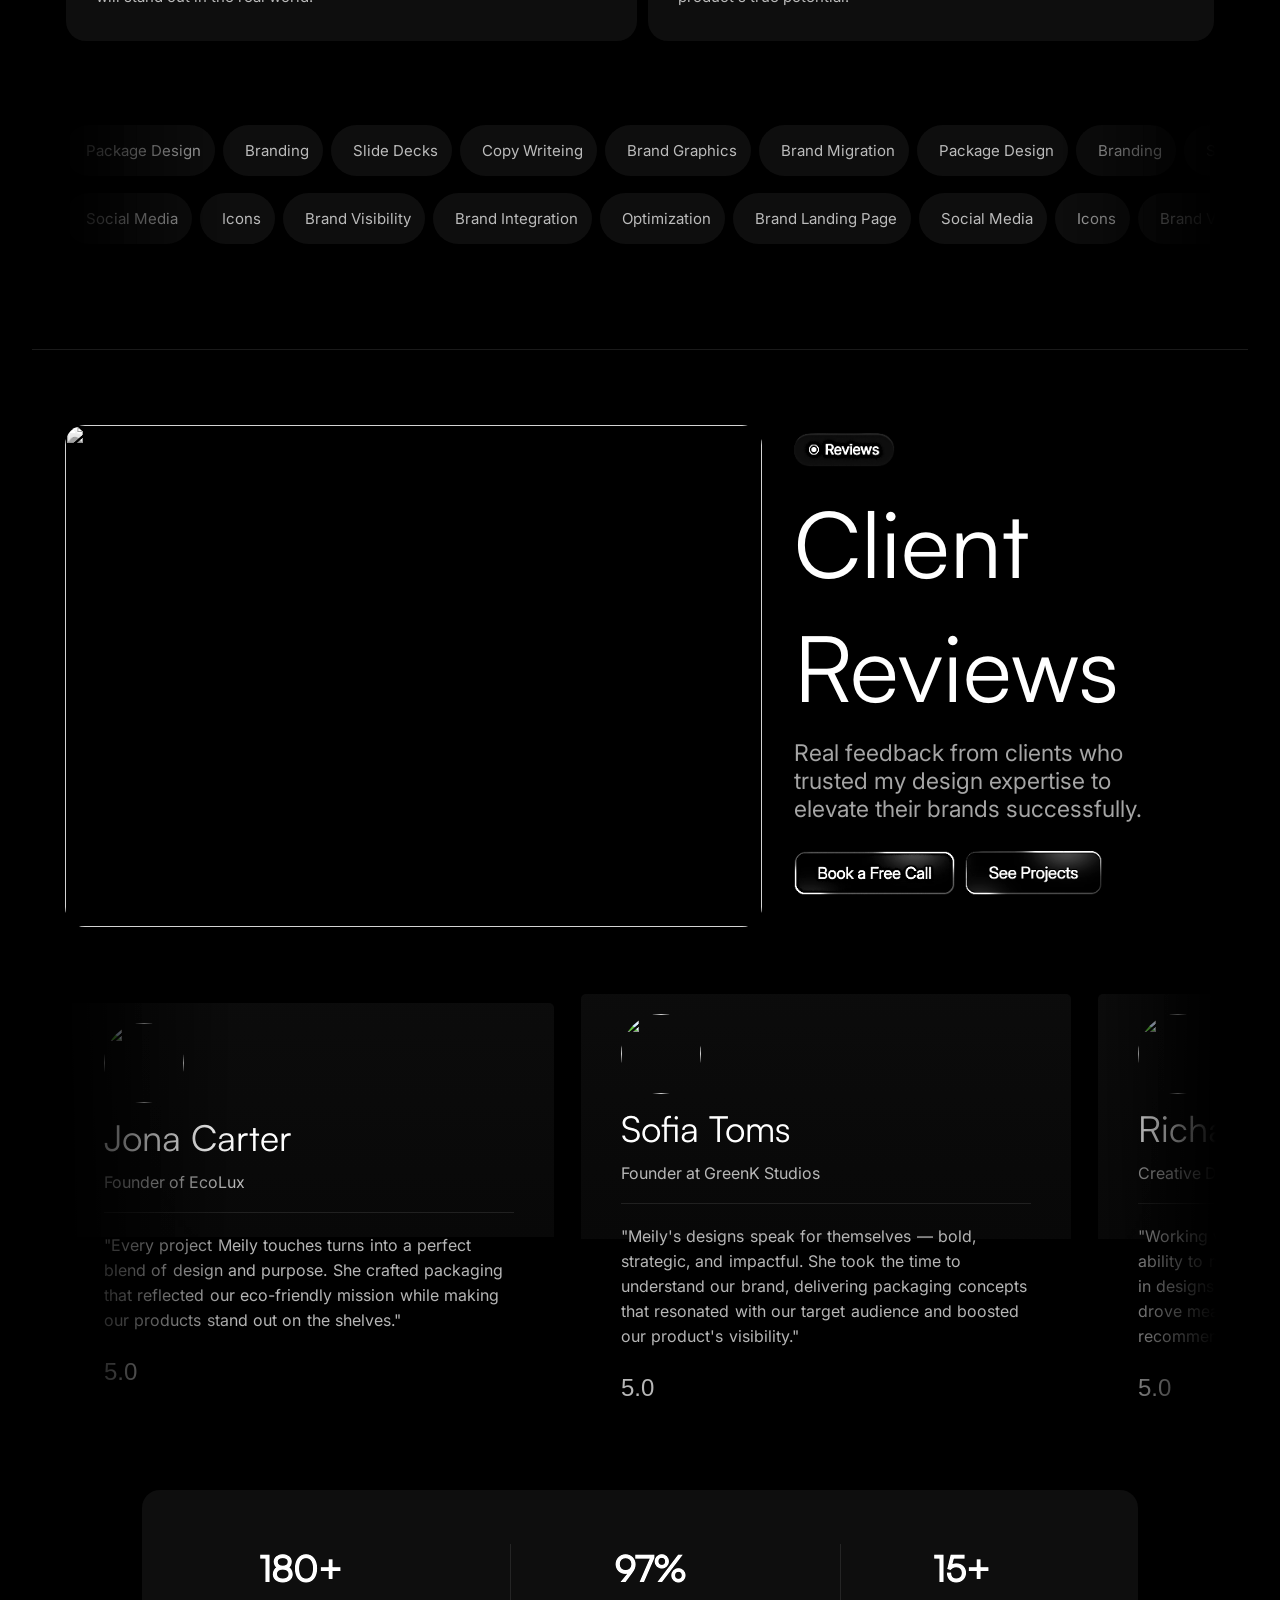
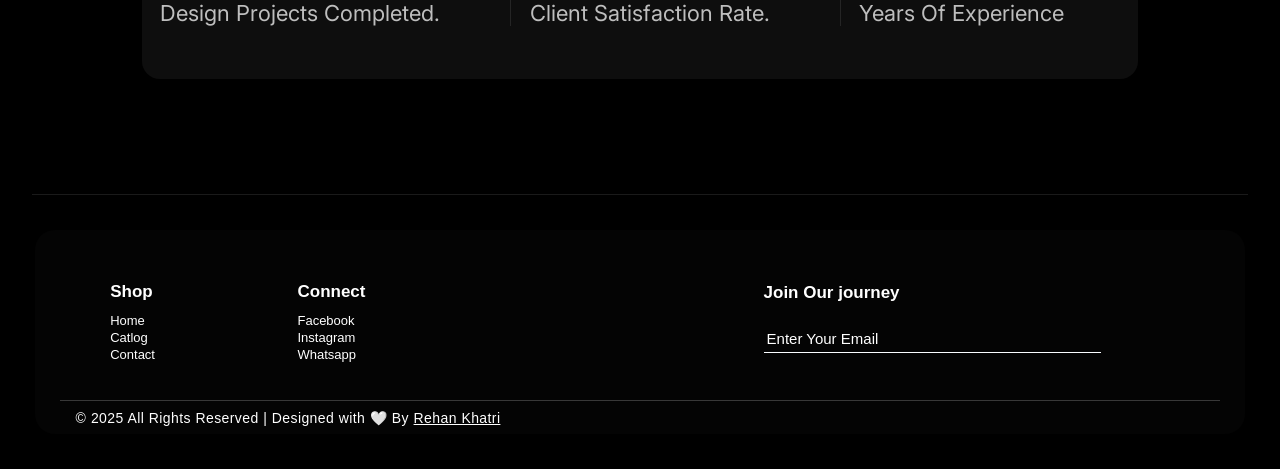
==== commit e1ee5096: "Update index.html" ====
--- a/index.html
+++ b/index.html
@@ -27,7 +27,8 @@
 
       <div id="nav">
 
-        <div class="left"><a href=""><img src="RK logo white.png" alt=""></a>
+        <div class="left"><a href=""><img src="rk-logo-white.png" alt="Logo"></a>
+          <h1>Rehan Khatri</h1>
         </div>
 
         <div class="right">
@@ -150,12 +151,13 @@
                 Meet RK
               </div>
               <div class="prt2">
-                I'm Rehan Khatri, a passionate Brand Identity & Package Designer based in India. I specialize in crafting
+                <p> I'm Rehan Khatri, a passionate Brand Identity & Package Designer based in India. I specialize in crafting
                 bold
                 visual
                 identities and packaging that captivate and inspire, blending creativity with strategy to
                 elevate
                 brands.
+                </p>
               </div>
 
               <div class="prt3">
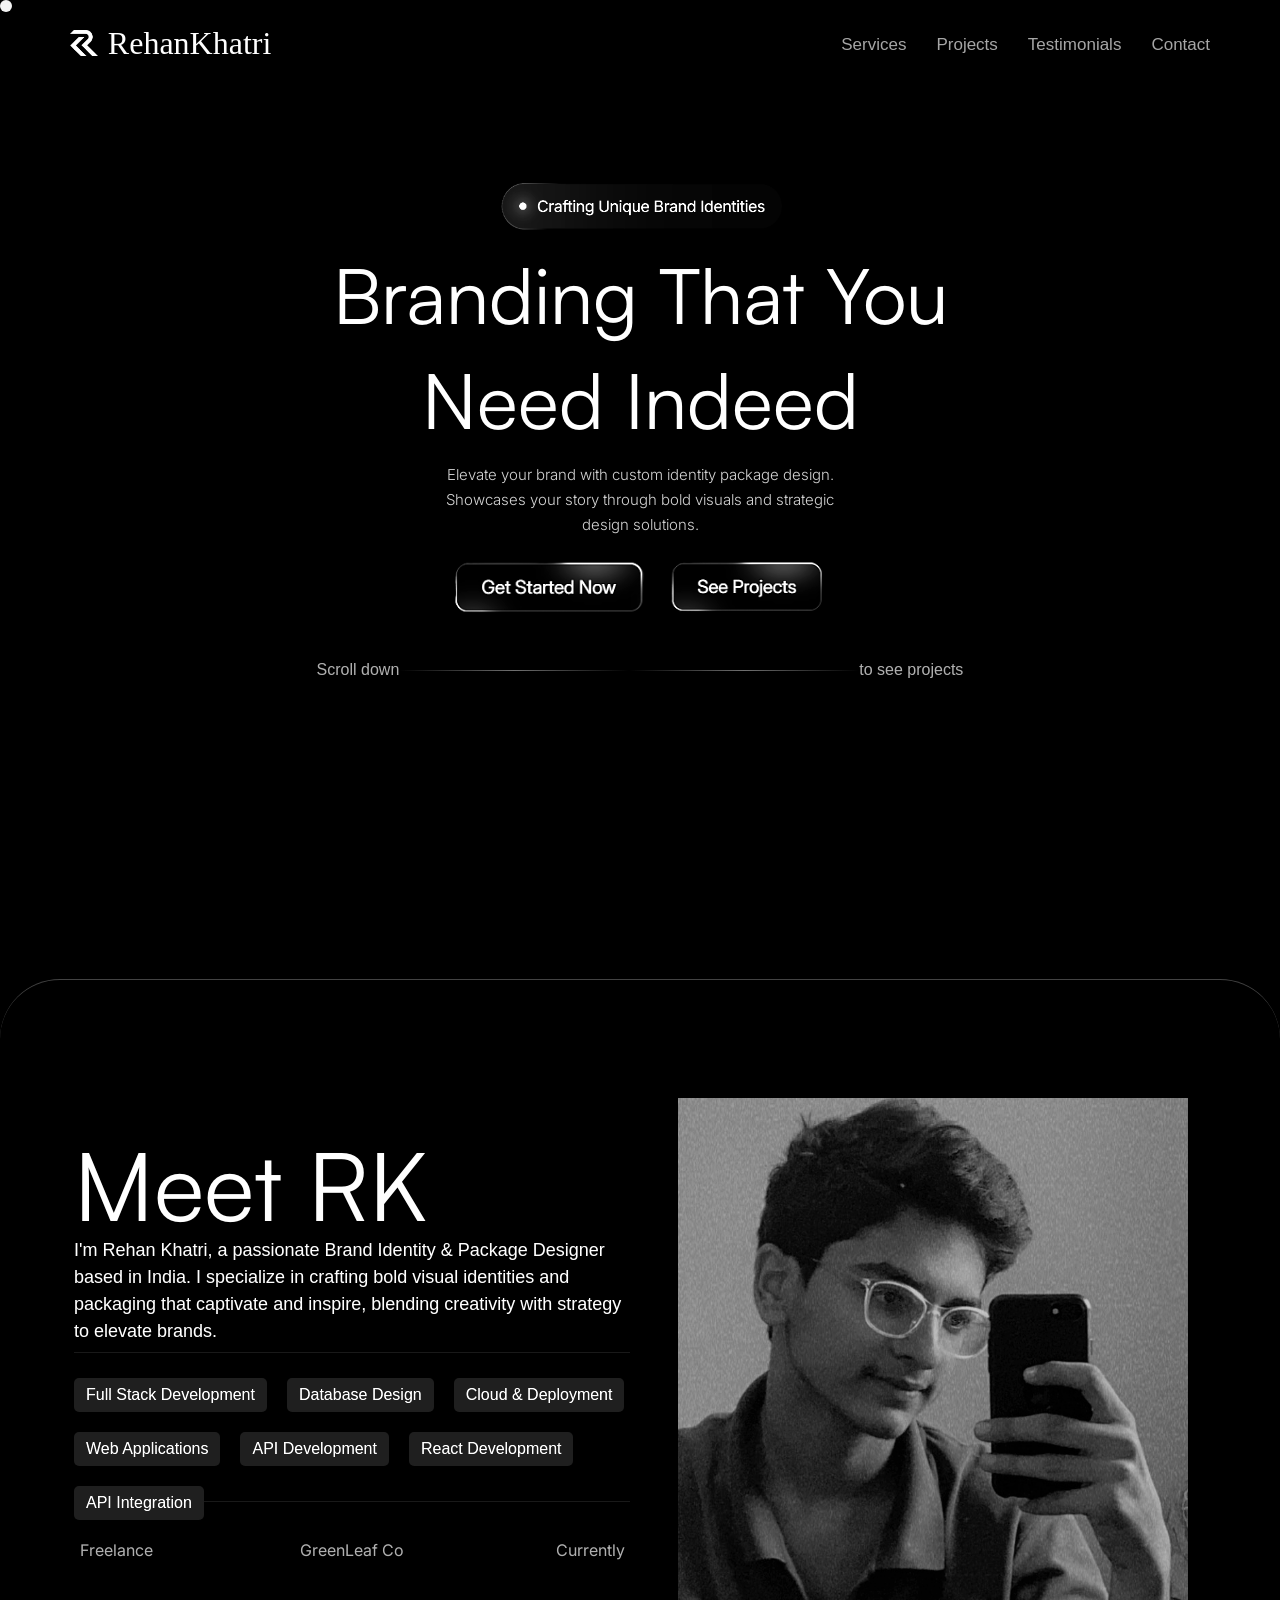
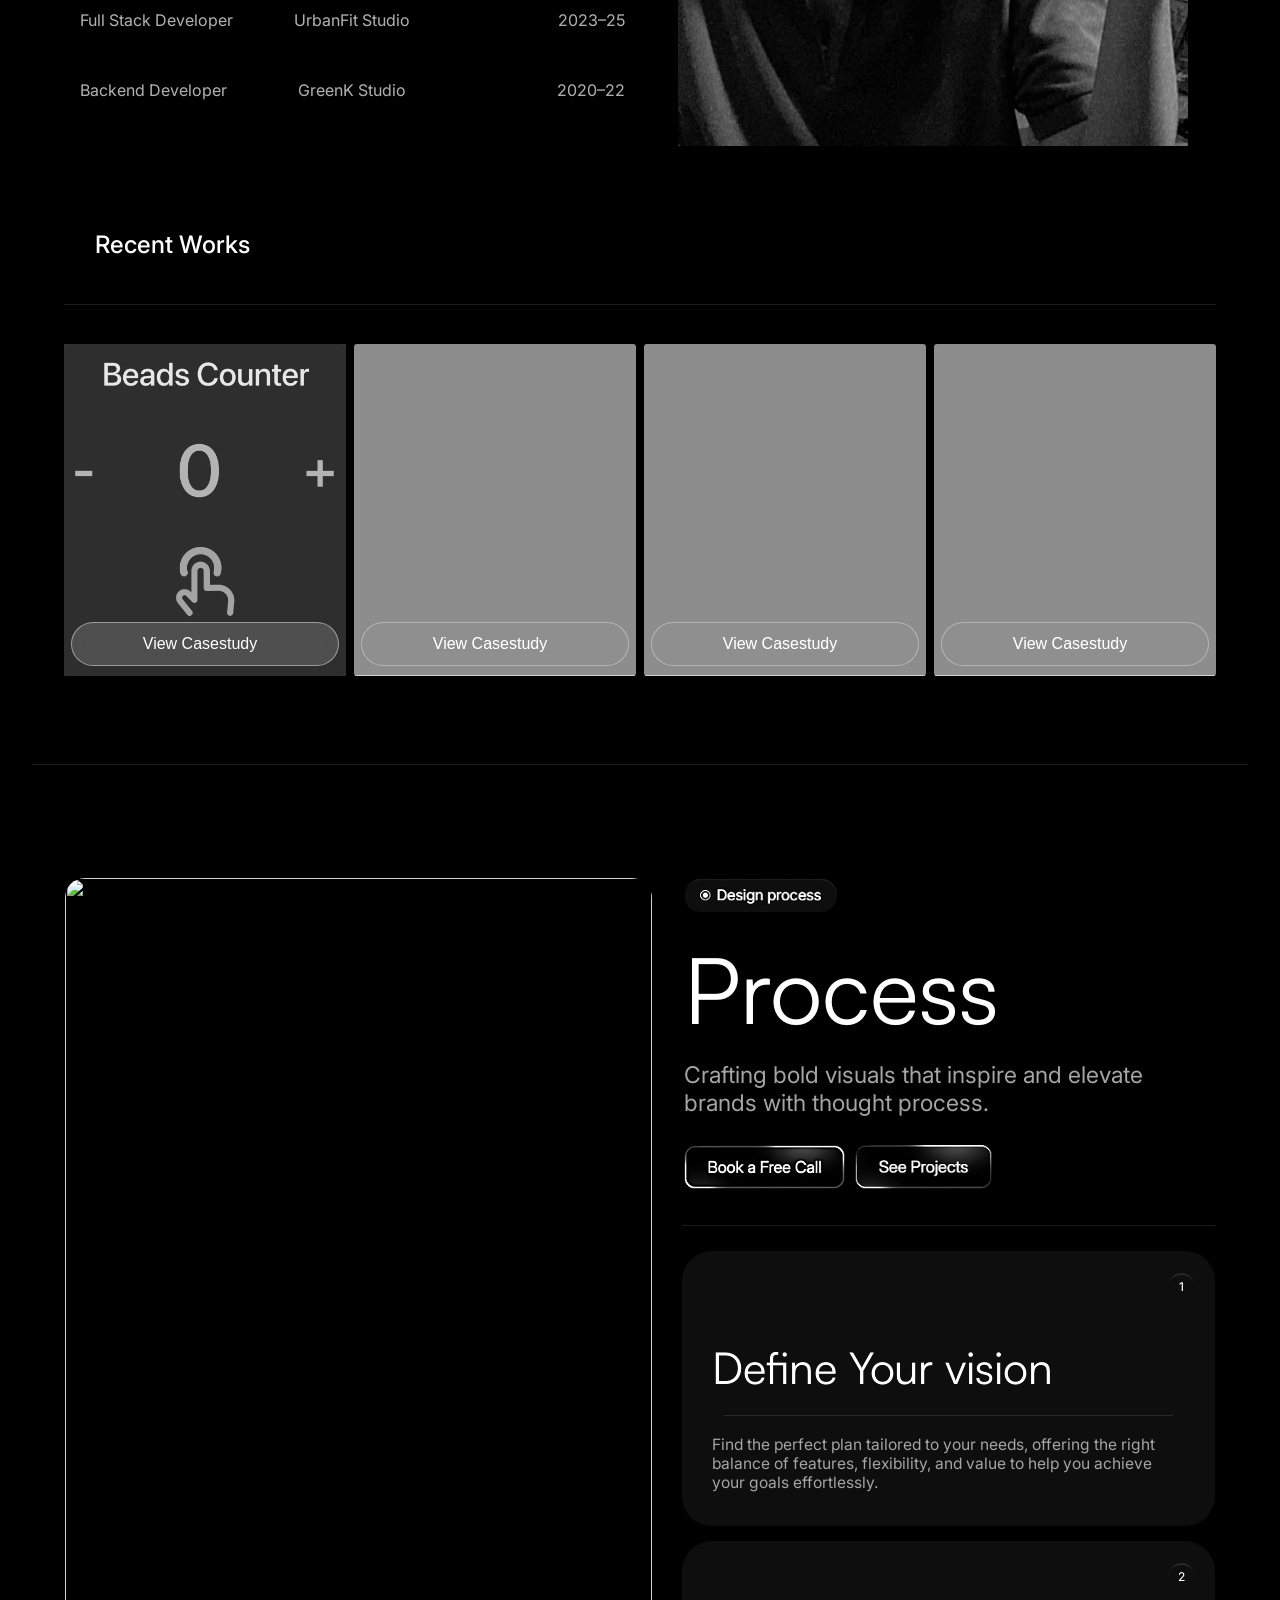
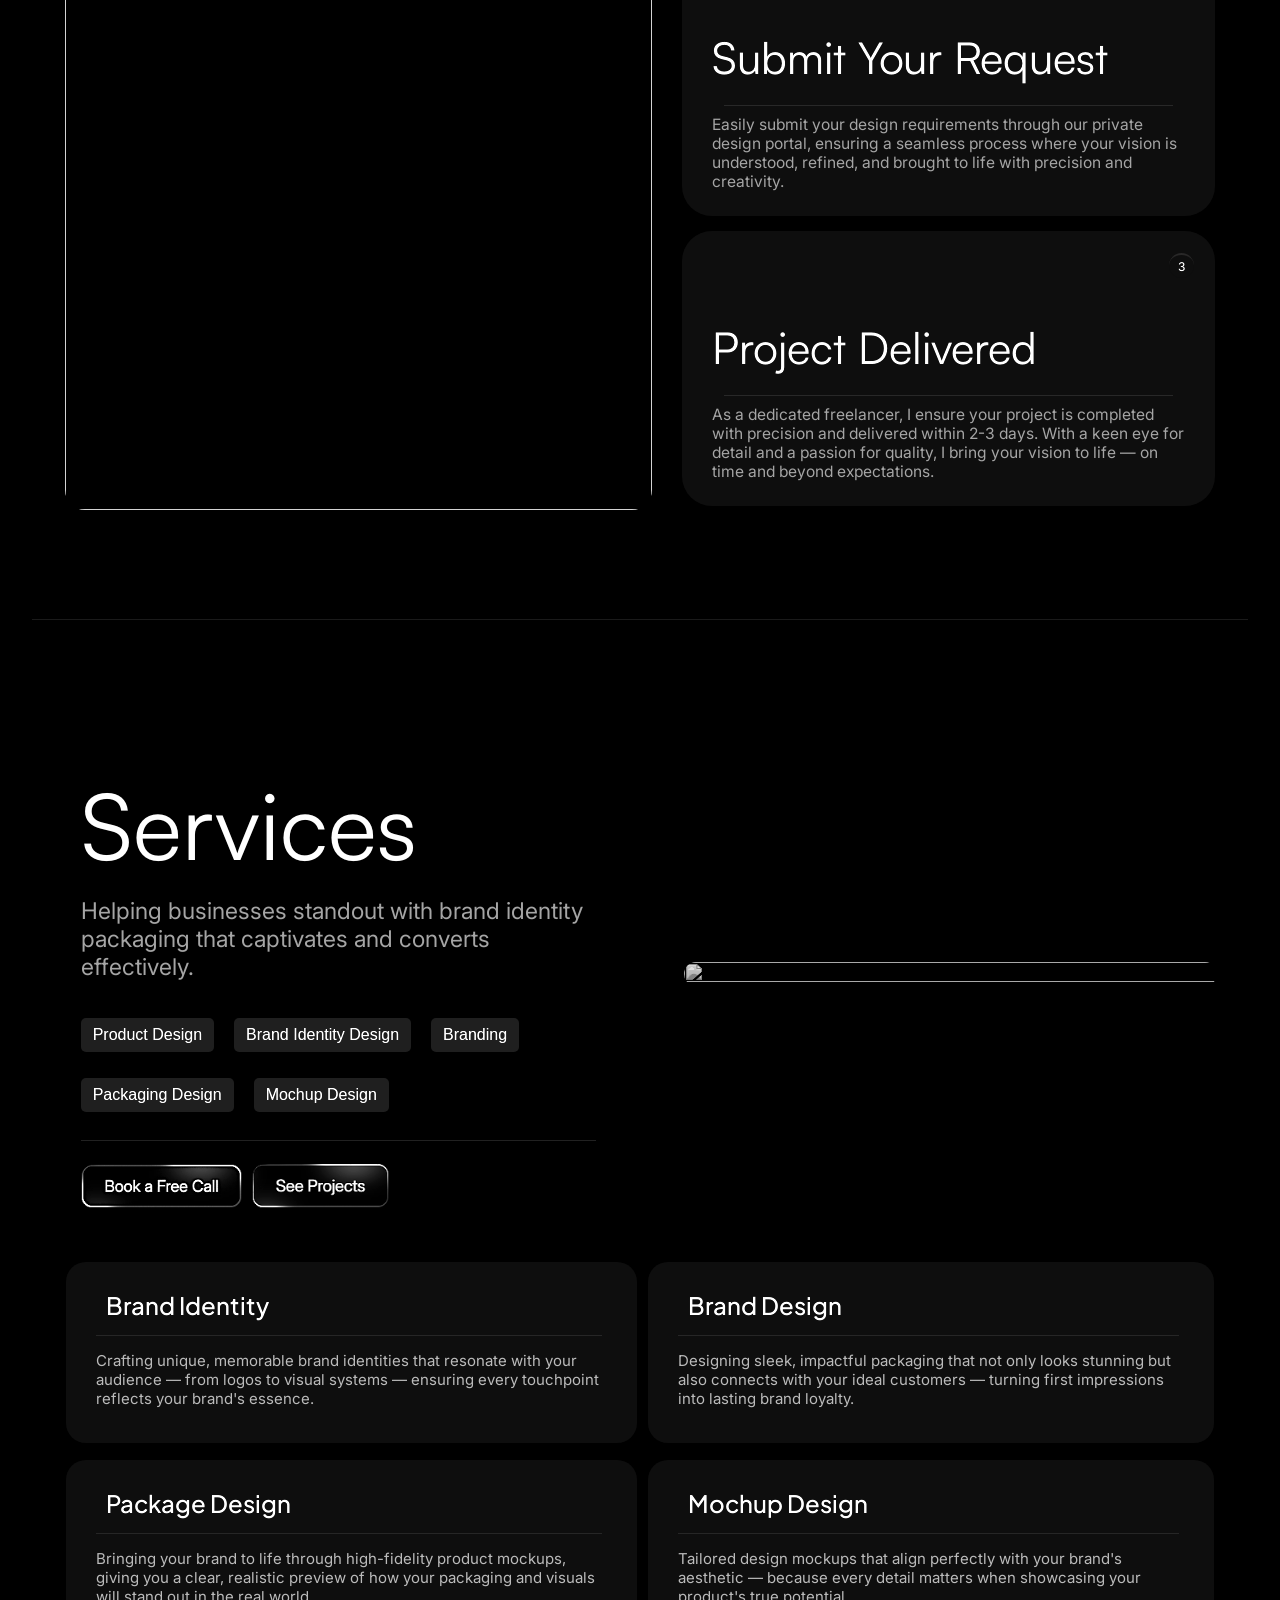
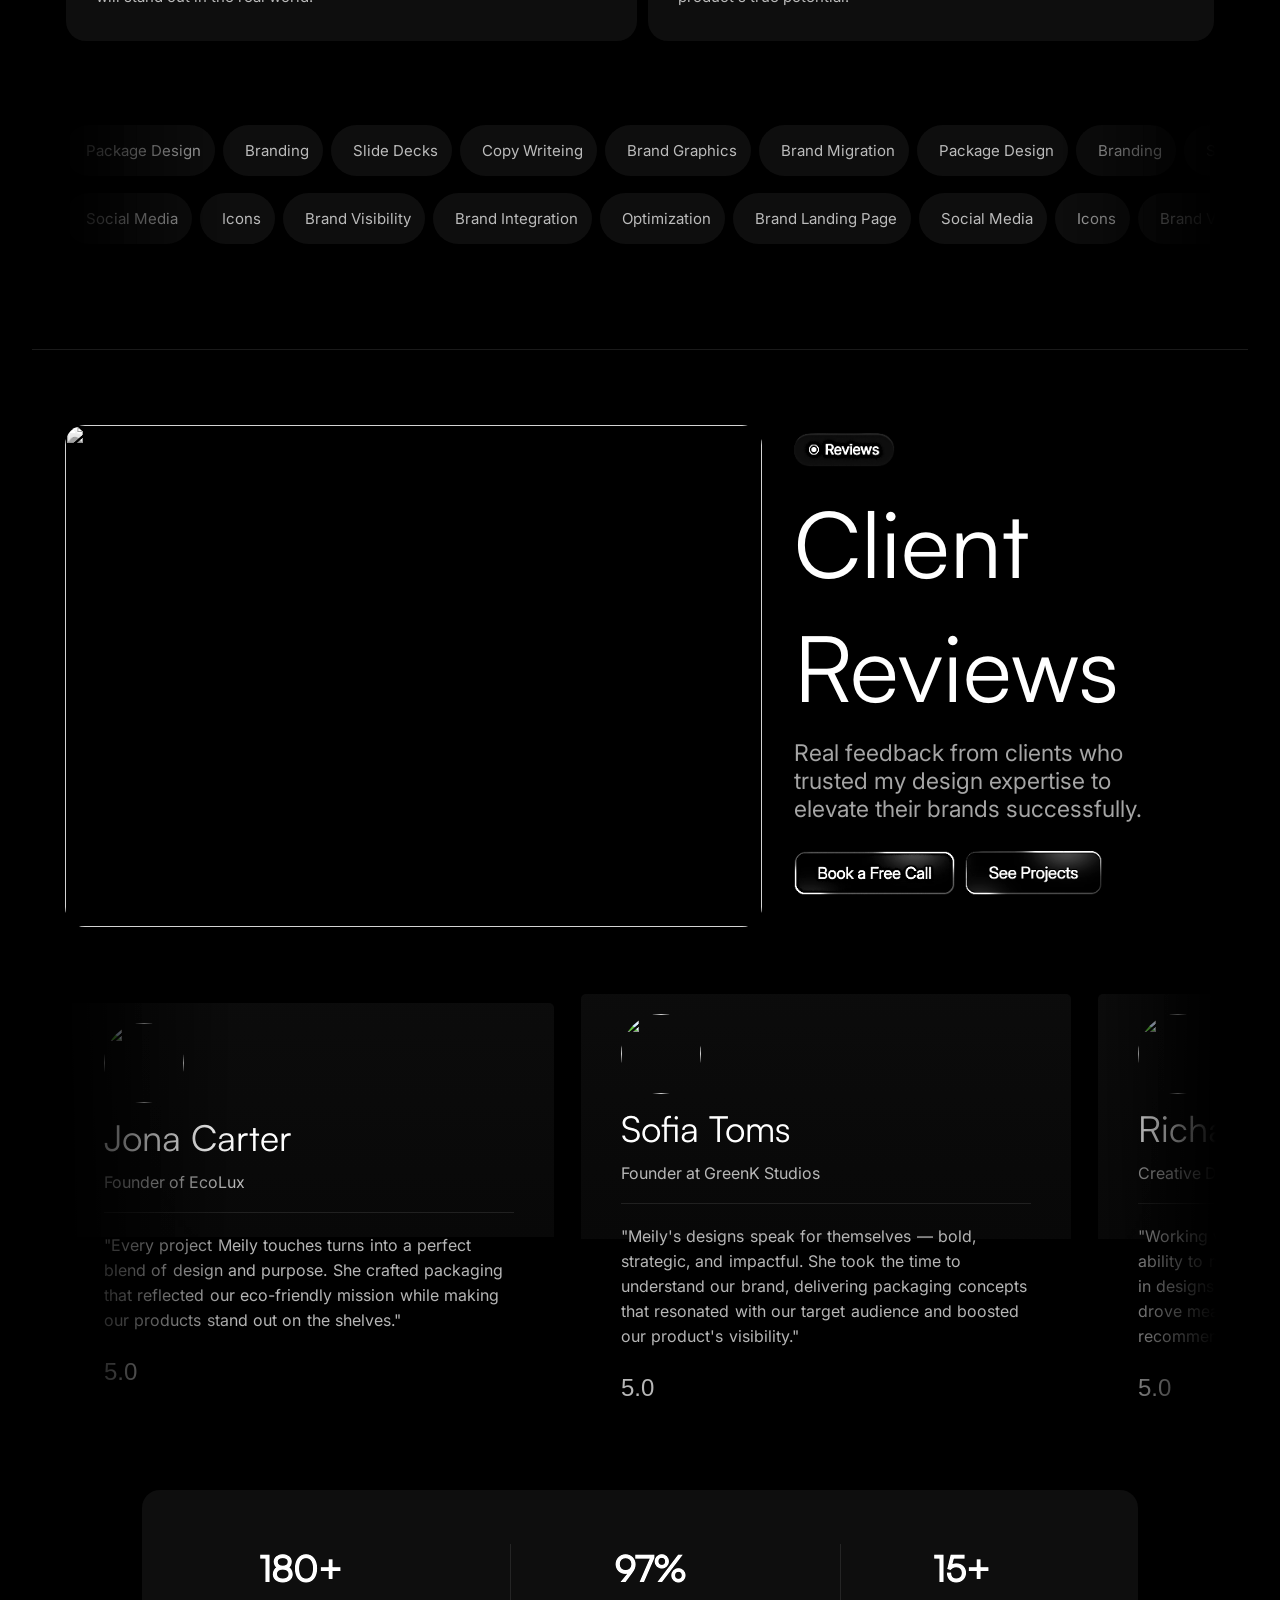
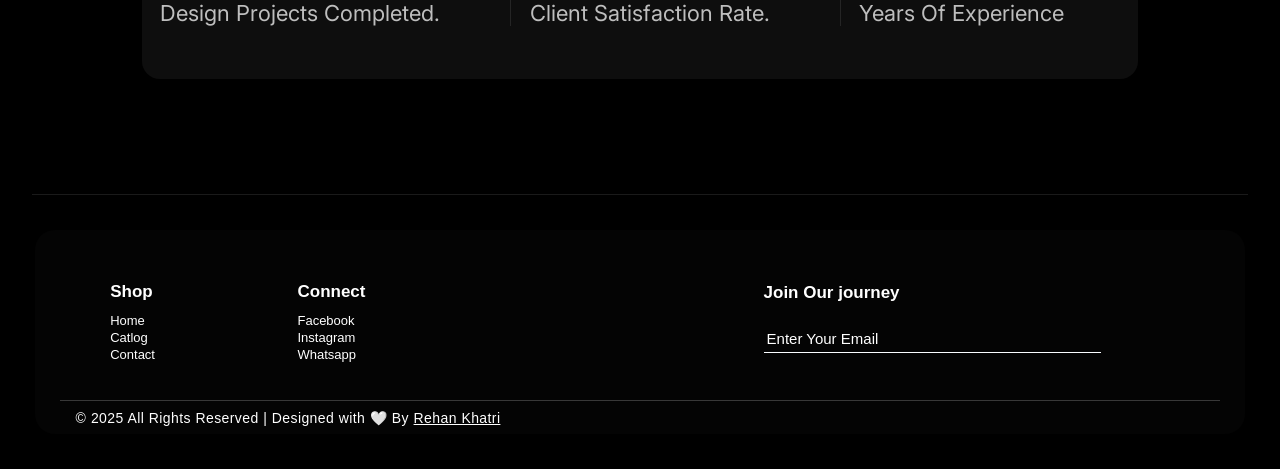
==== commit 19f3dfaf: "rehankahtri" ====
--- a/index.html
+++ b/index.html
@@ -6,14 +6,15 @@
   <meta name="viewport" content="width=device-width, initial-scale=1.0">
   <title>Rehan Khatri | Brand Identity & Package Designer</title>
 
-    <!-- Change or Add your Meta Description -->
-    <meta name="description" content="I'm Rehan Khatri, a passionate Brand Identity & Package Designer based in India. I specialize in crafting bold visual identities and packaging that captivate and inspire.">
+  <!-- Change or Add your Meta Description -->
+  <meta name="description"
+    content="I'm Rehan Khatri, a passionate Brand Identity & Package Designer based in India. I specialize in crafting bold visual identities and packaging that captivate and inspire.">
   <link rel="stylesheet" href="style.css">
   <link rel="stylesheet" href="mediaqueries.css">
 
 
-<link rel="icon" type="image/png" sizes="48x48" href="/rk-logo-white.png?v=2">
-  
+  <link rel="icon" type="image/png" sizes="48x48" href="/rk-logo-white.png?v=2">
+
 
 
 
@@ -25,39 +26,42 @@
 
 
 
-      <div id="nav">
-
-        <div class="left"><a href=""><img src="rk-logo-white.png" alt="Logo"></a>
-          <h1>Rehan Khatri</h1>
-        </div>
-
-        <div class="right">
-
-          <ul class="ul">
-
-
-            <li><a href="/">Services</a> </li>
-            <li><a href="/">Projects</a> </li>
-            <li><a href="/">Testimonials</a> </li>
-            <li><a href="/">Contact</a> </li>
-
-            <a id="menubtn"><i class="ri-equal-line"></i></a>
-
-          </ul>
-
-
-        </div>
-
-
-
+  <div id="nav">
+
+    <div class="left" id="lft">
+      <div class="leftt"><a href=""><img src="rk-logo-white.png" alt="Logo"></a></div>
+      <div>
+        <h1 class="rk">Rehan Khatri</h1>
       </div>
-
-
-
-      <div id="cursor"></div>
-
-
-<div id="smooth-wrapper">
+    </div>
+
+    <div class="right">
+
+      <ul class="ul">
+
+
+        <li><a href="/">Services</a> </li>
+        <li><a href="/">Projects</a> </li>
+        <li><a href="/">Testimonials</a> </li>
+        <li><a href="/">Contact</a> </li>
+
+        <a id="menubtn"><i class="ri-equal-line"></i></a>
+
+      </ul>
+
+
+    </div>
+
+
+
+  </div>
+
+
+
+  <div id="cursor"></div>
+
+
+  <div id="smooth-wrapper">
 
     <div id="smooth-content">
 
@@ -151,12 +155,13 @@
                 Meet RK
               </div>
               <div class="prt2">
-                <p> I'm Rehan Khatri, a passionate Brand Identity & Package Designer based in India. I specialize in crafting
-                bold
-                visual
-                identities and packaging that captivate and inspire, blending creativity with strategy to
-                elevate
-                brands.
+                <p> I'm Rehan Khatri, a passionate Brand Identity & Package Designer based in India. I specialize in
+                  crafting
+                  bold
+                  visual
+                  identities and packaging that captivate and inspire, blending creativity with strategy to
+                  elevate
+                  brands.
                 </p>
               </div>
 
@@ -1147,7 +1152,4 @@
 
 
 
-          </div>
-       
-
-          
+</div>
--- a/style.css
+++ b/style.css
@@ -1,6 +1,8 @@
 @import url('https://fonts.googleapis.com/css2?family=Inter:ital,opsz,wght@0,14..32,100..900;1,14..32,100..900&display=swap');
 
 @import url('https://fonts.googleapis.com/css2?family=Inter:ital,opsz,wght@0,14..32,100..900;1,14..32,100..900&family=Plus+Jakarta+Sans:ital,wght@0,200..800;1,200..800&display=swap');
+
+@import url('https://fonts.googleapis.com/css2?family=Geist+Pixel&display=swap');
 
 
 @font-face {
@@ -57,6 +59,20 @@
     position: fixed;
     z-index: 50;
 }
+#lft{
+    display: flex;
+    align-items: center;
+    justify-content: center;
+    gap: 10px;
+
+}
+#lft h1{
+    font-size: 32px;
+    font-family: "geist pixel";
+    margin-bottom: 3px;
+    font-weight: 500;
+    word-spacing: -8px;
+}
 
 .left {
     z-index: 999;
@@ -74,7 +90,7 @@
         transition: all ease-in-out 250ms;
     }
 }
-.left>a>img{
+.leftt>a>img{
     height: 26px;
 }
 
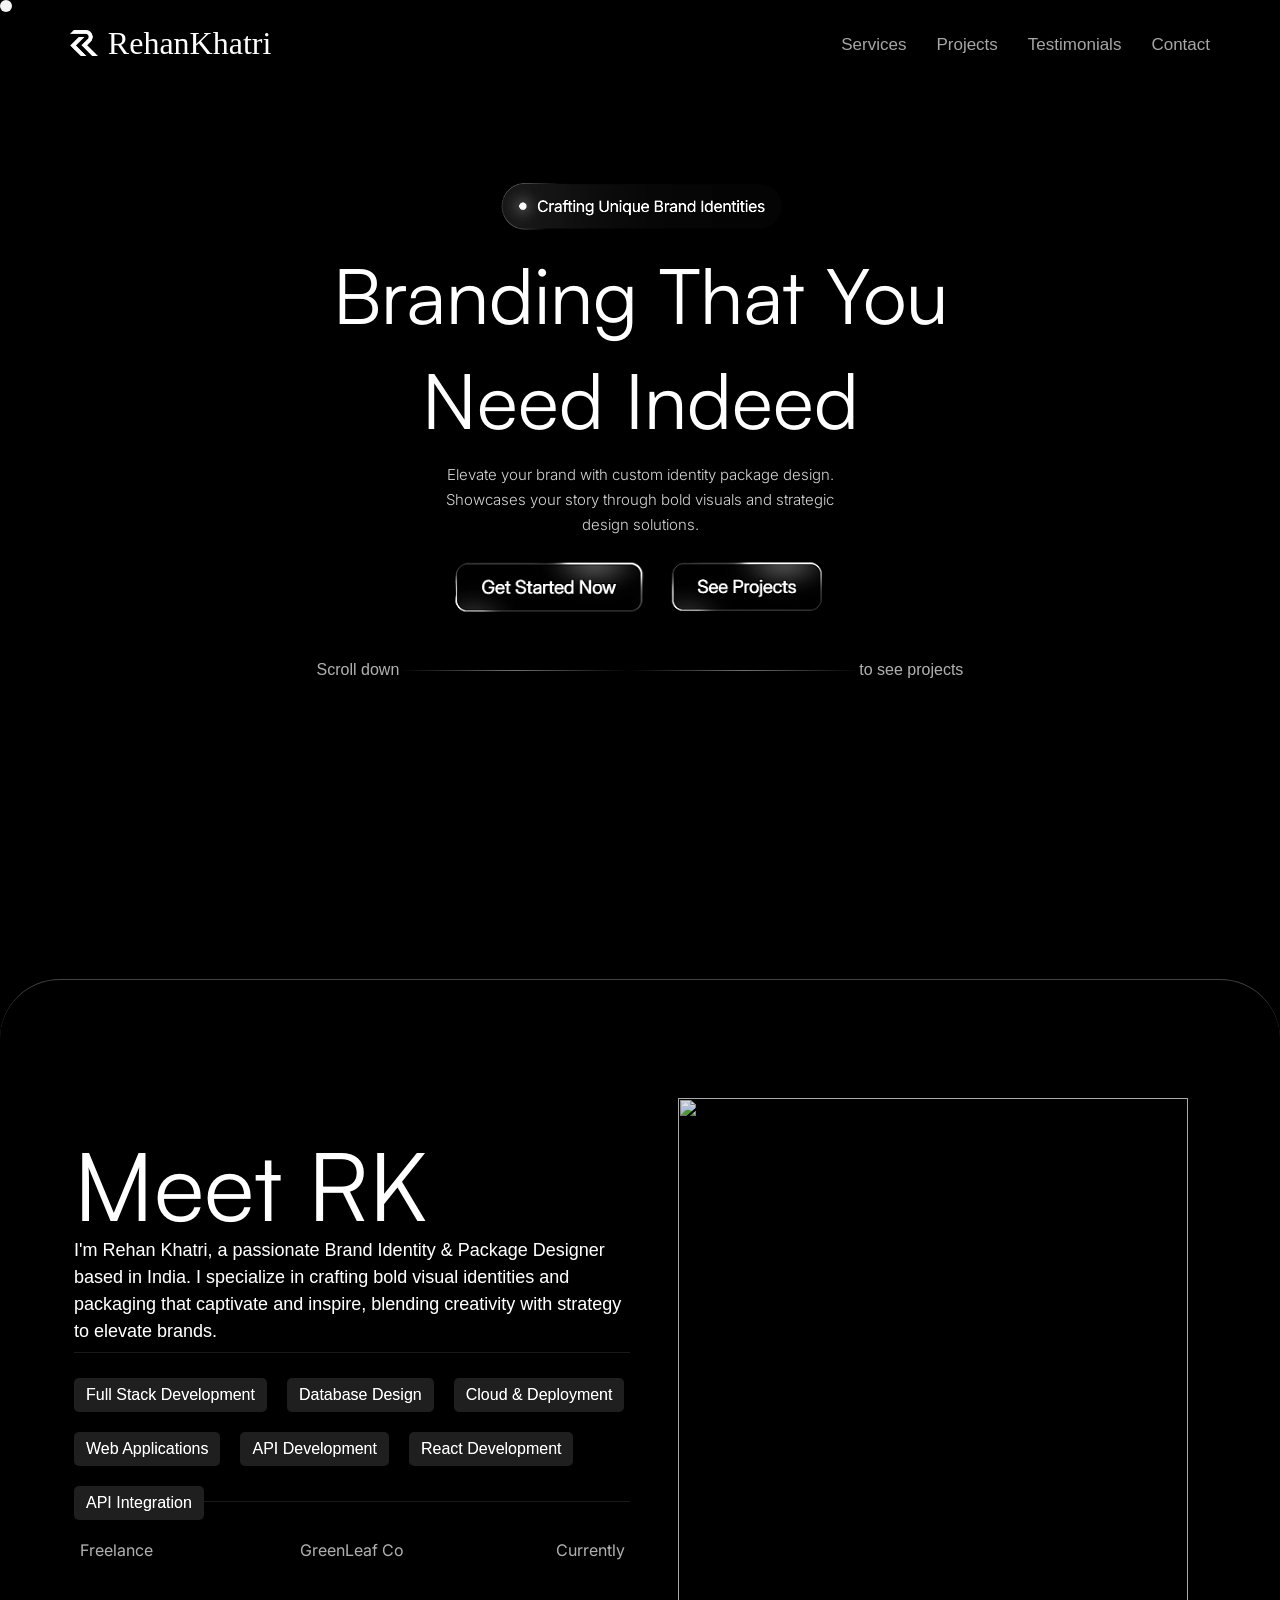
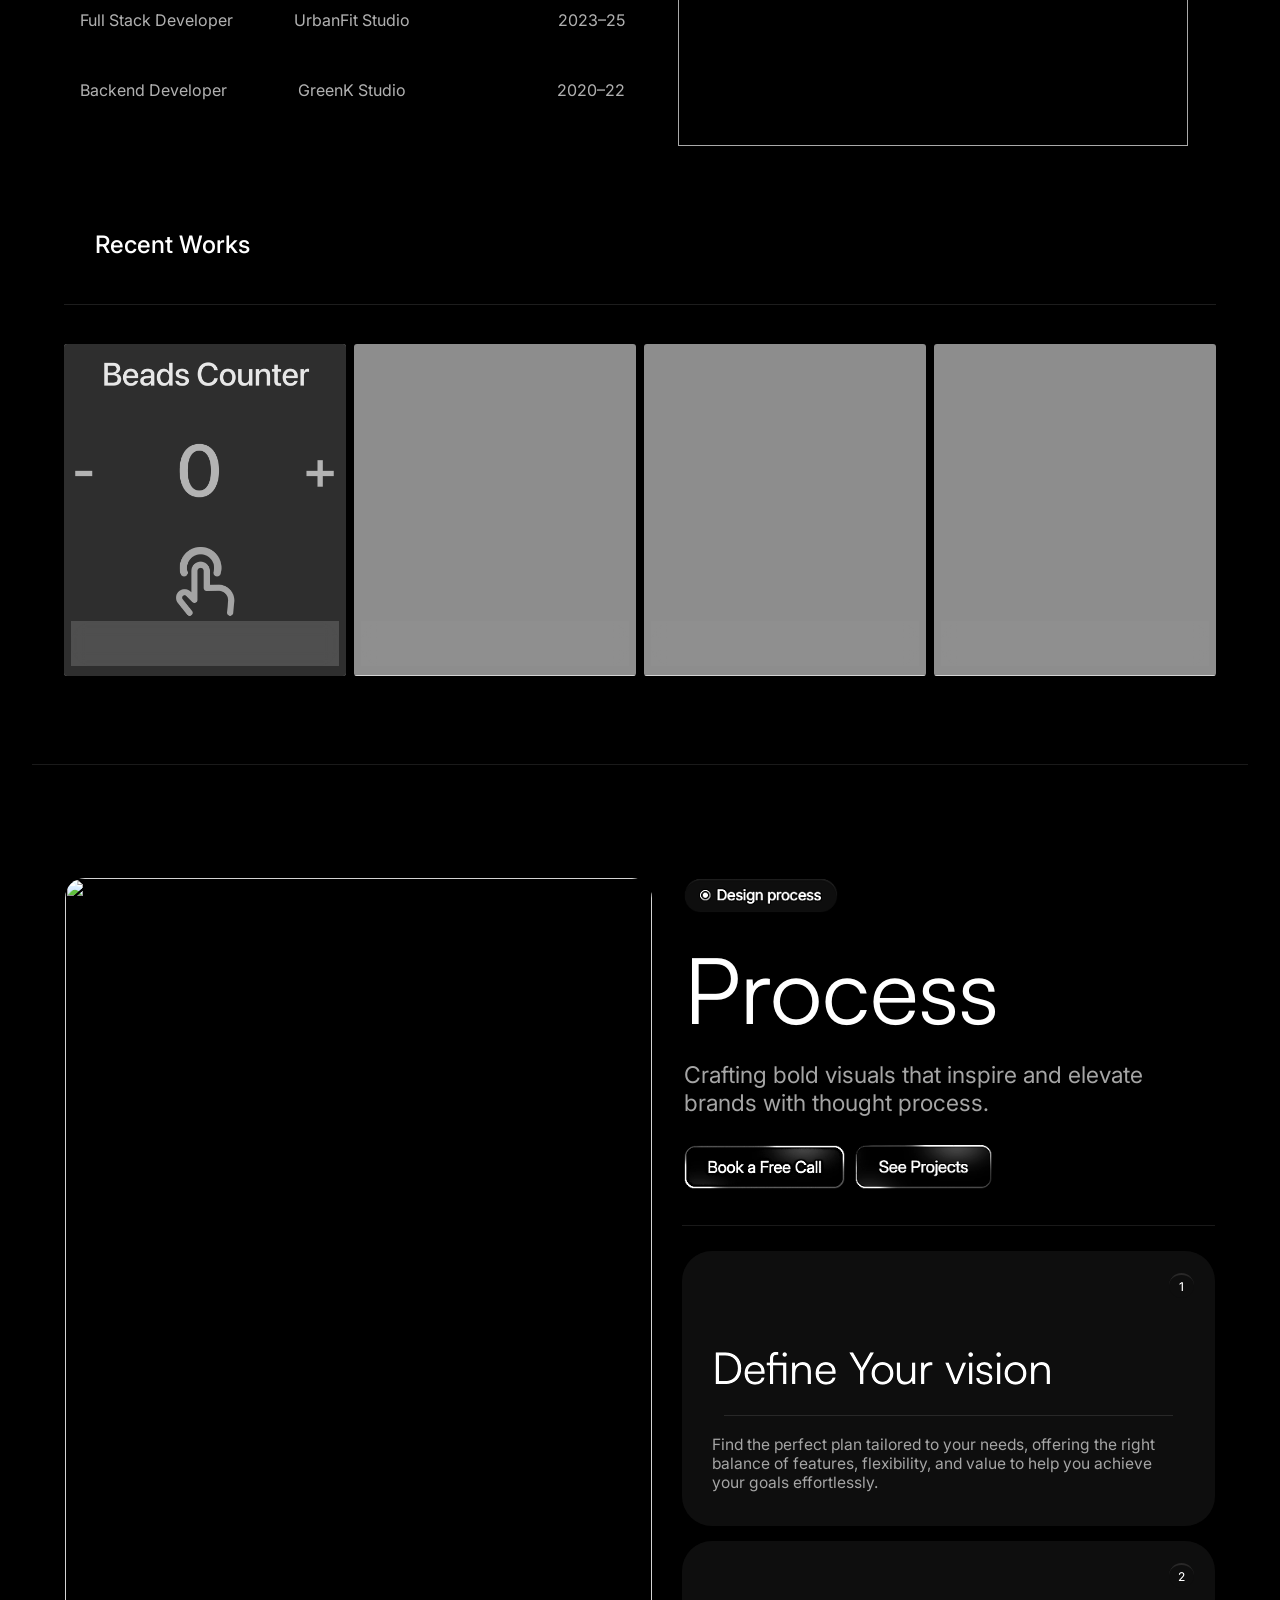
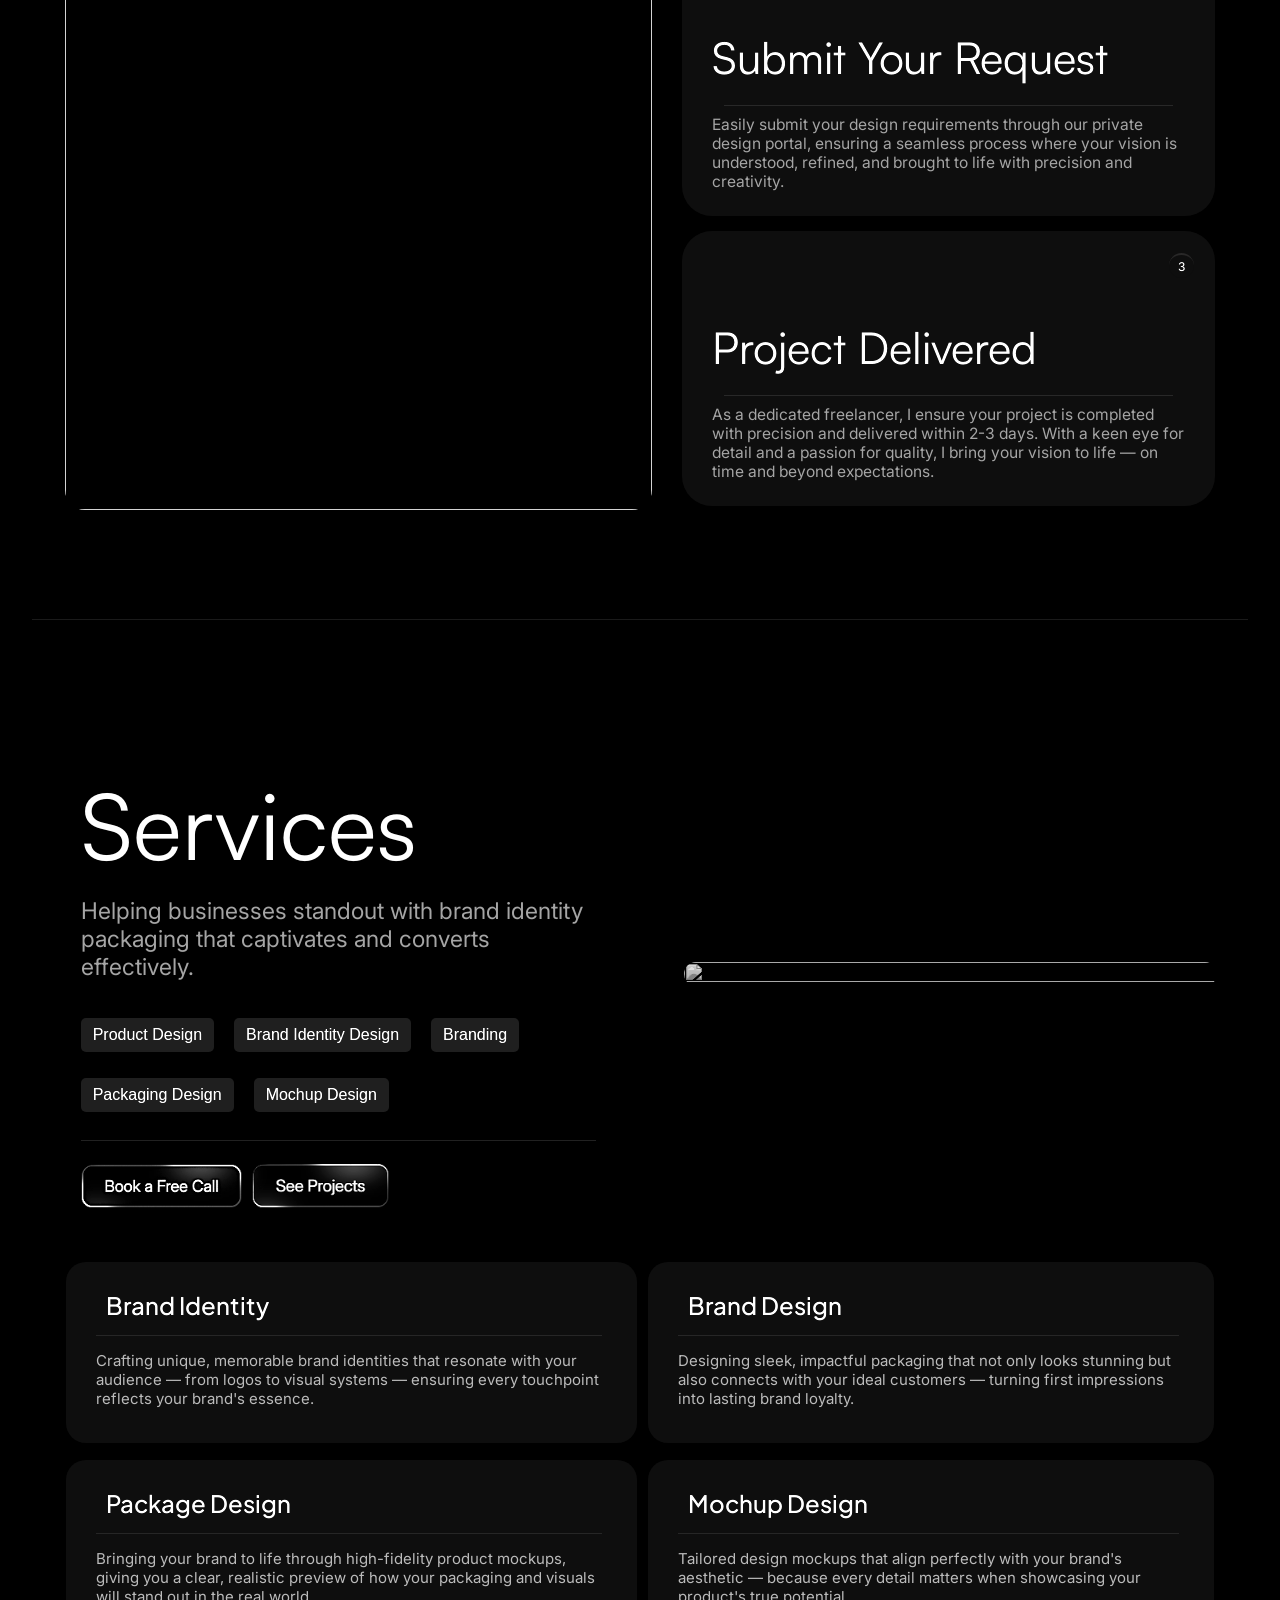
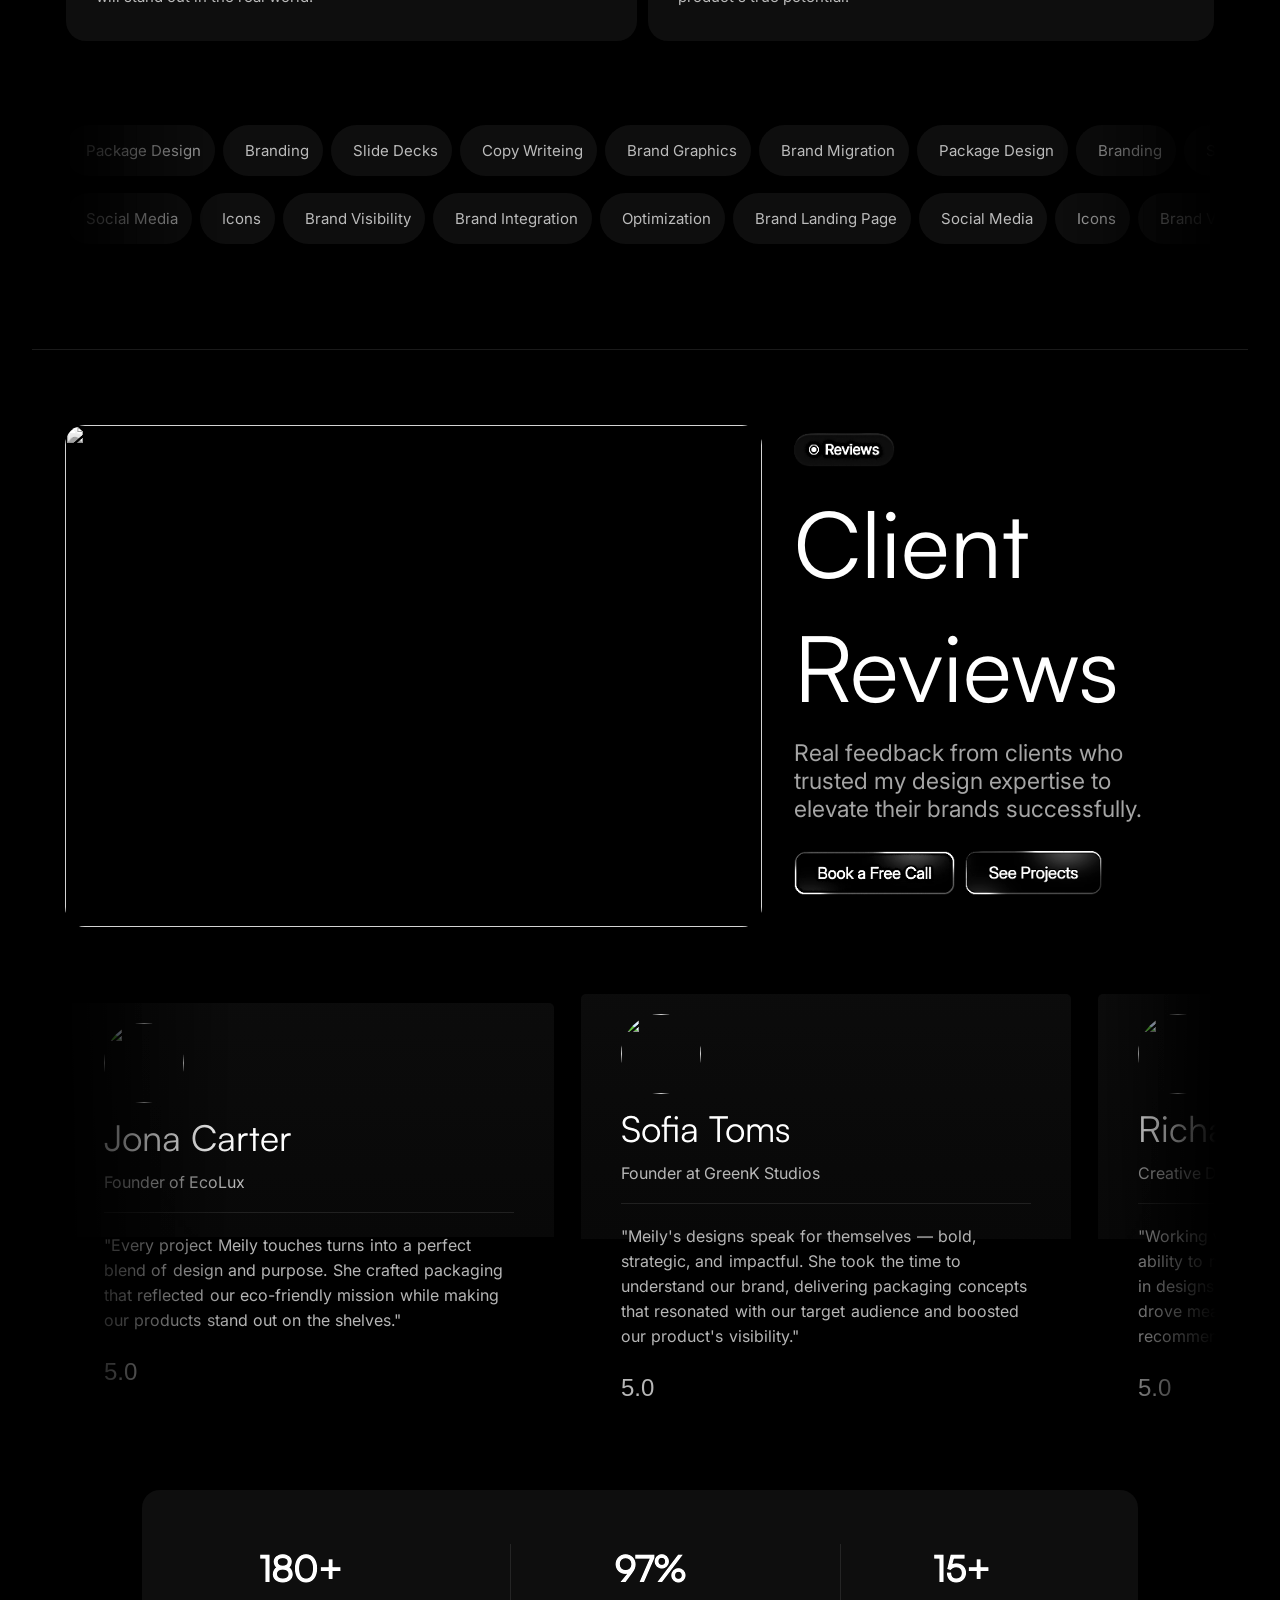
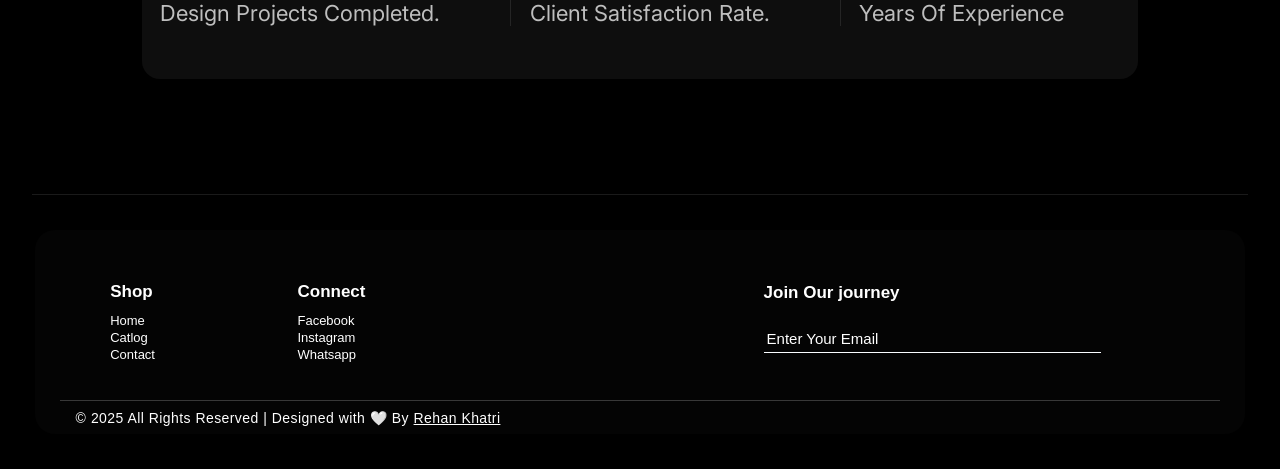
==== commit 88121f31: "Update index.html" ====
--- a/index.html
+++ b/index.html
@@ -201,7 +201,7 @@
 
             <div class="rght">
               <div class="imge">
-                <img src="WhatsApp Image 2026-02-12 at 7.08.10 PM.jpeg" alt="">
+                <img src="me.png" alt="">
               </div>
             </div>
 
@@ -1152,4 +1152,4 @@
 
 
 
-</div>+</div>
